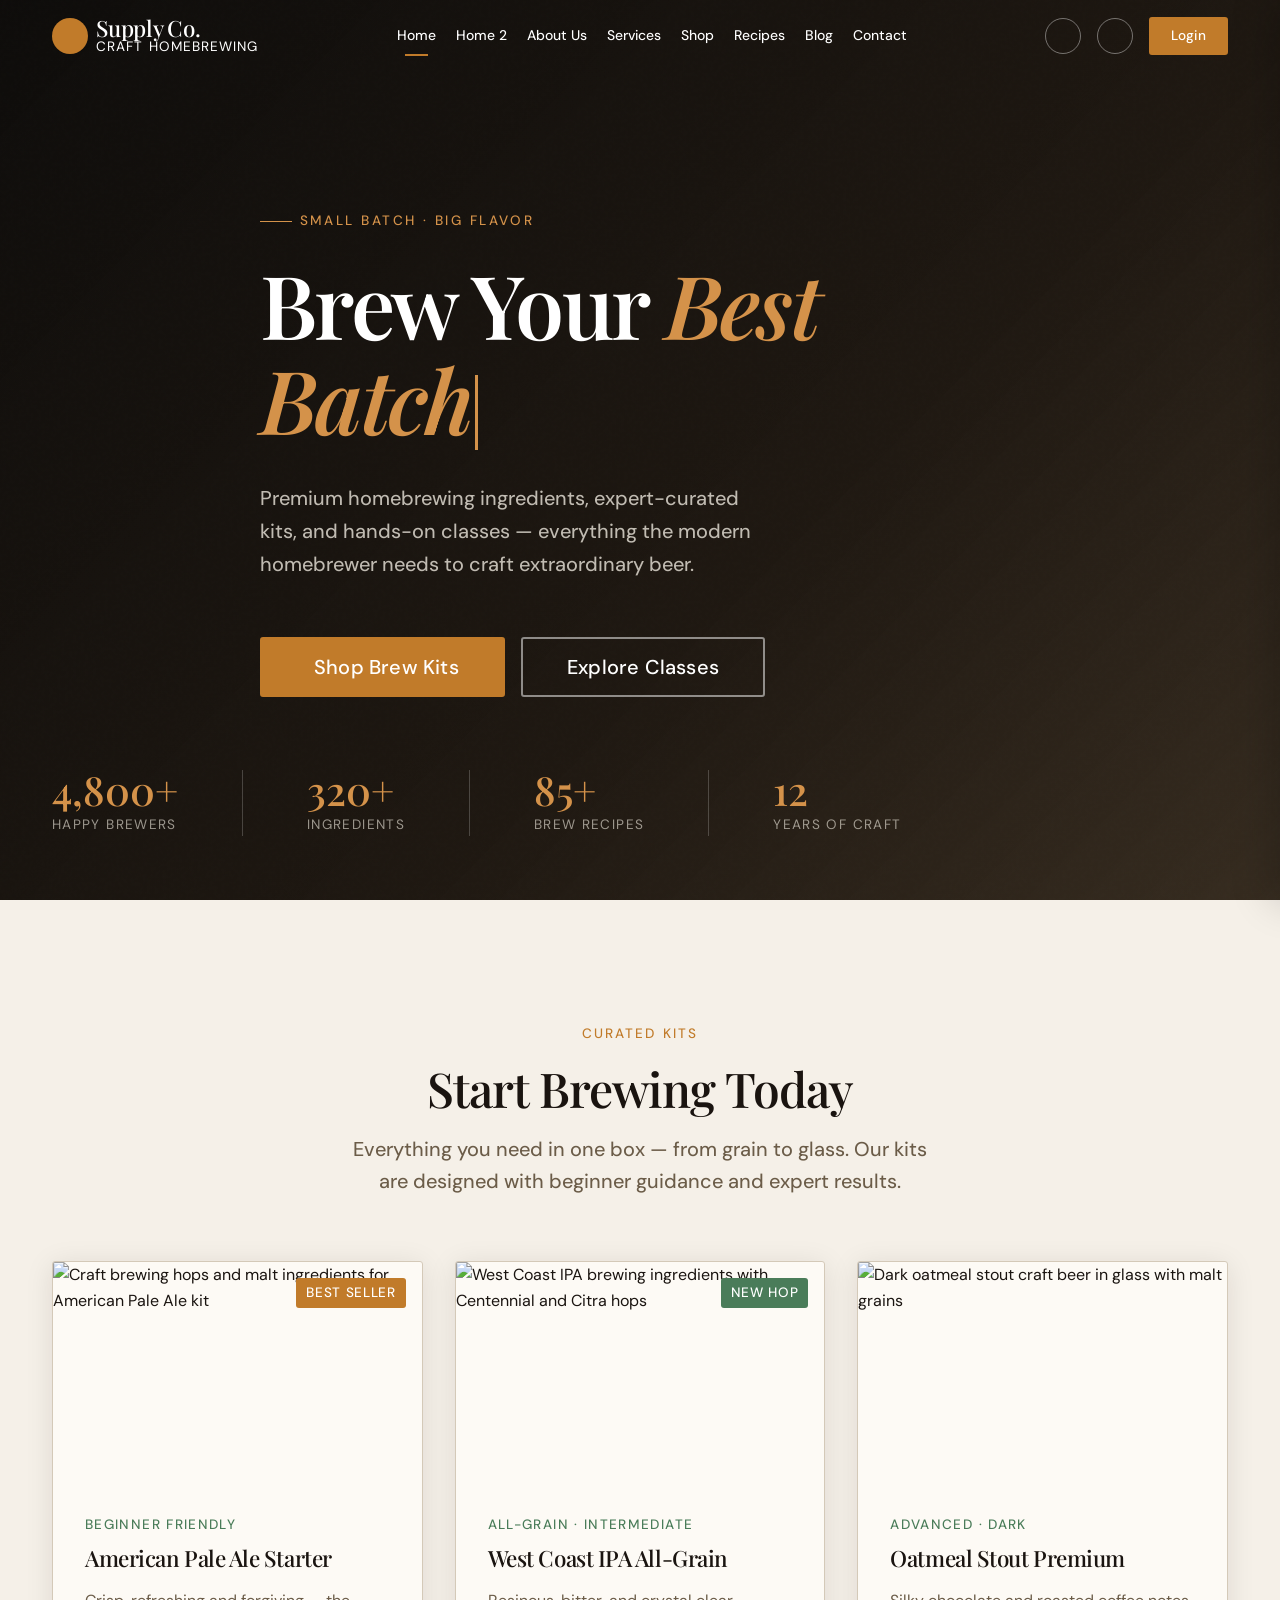
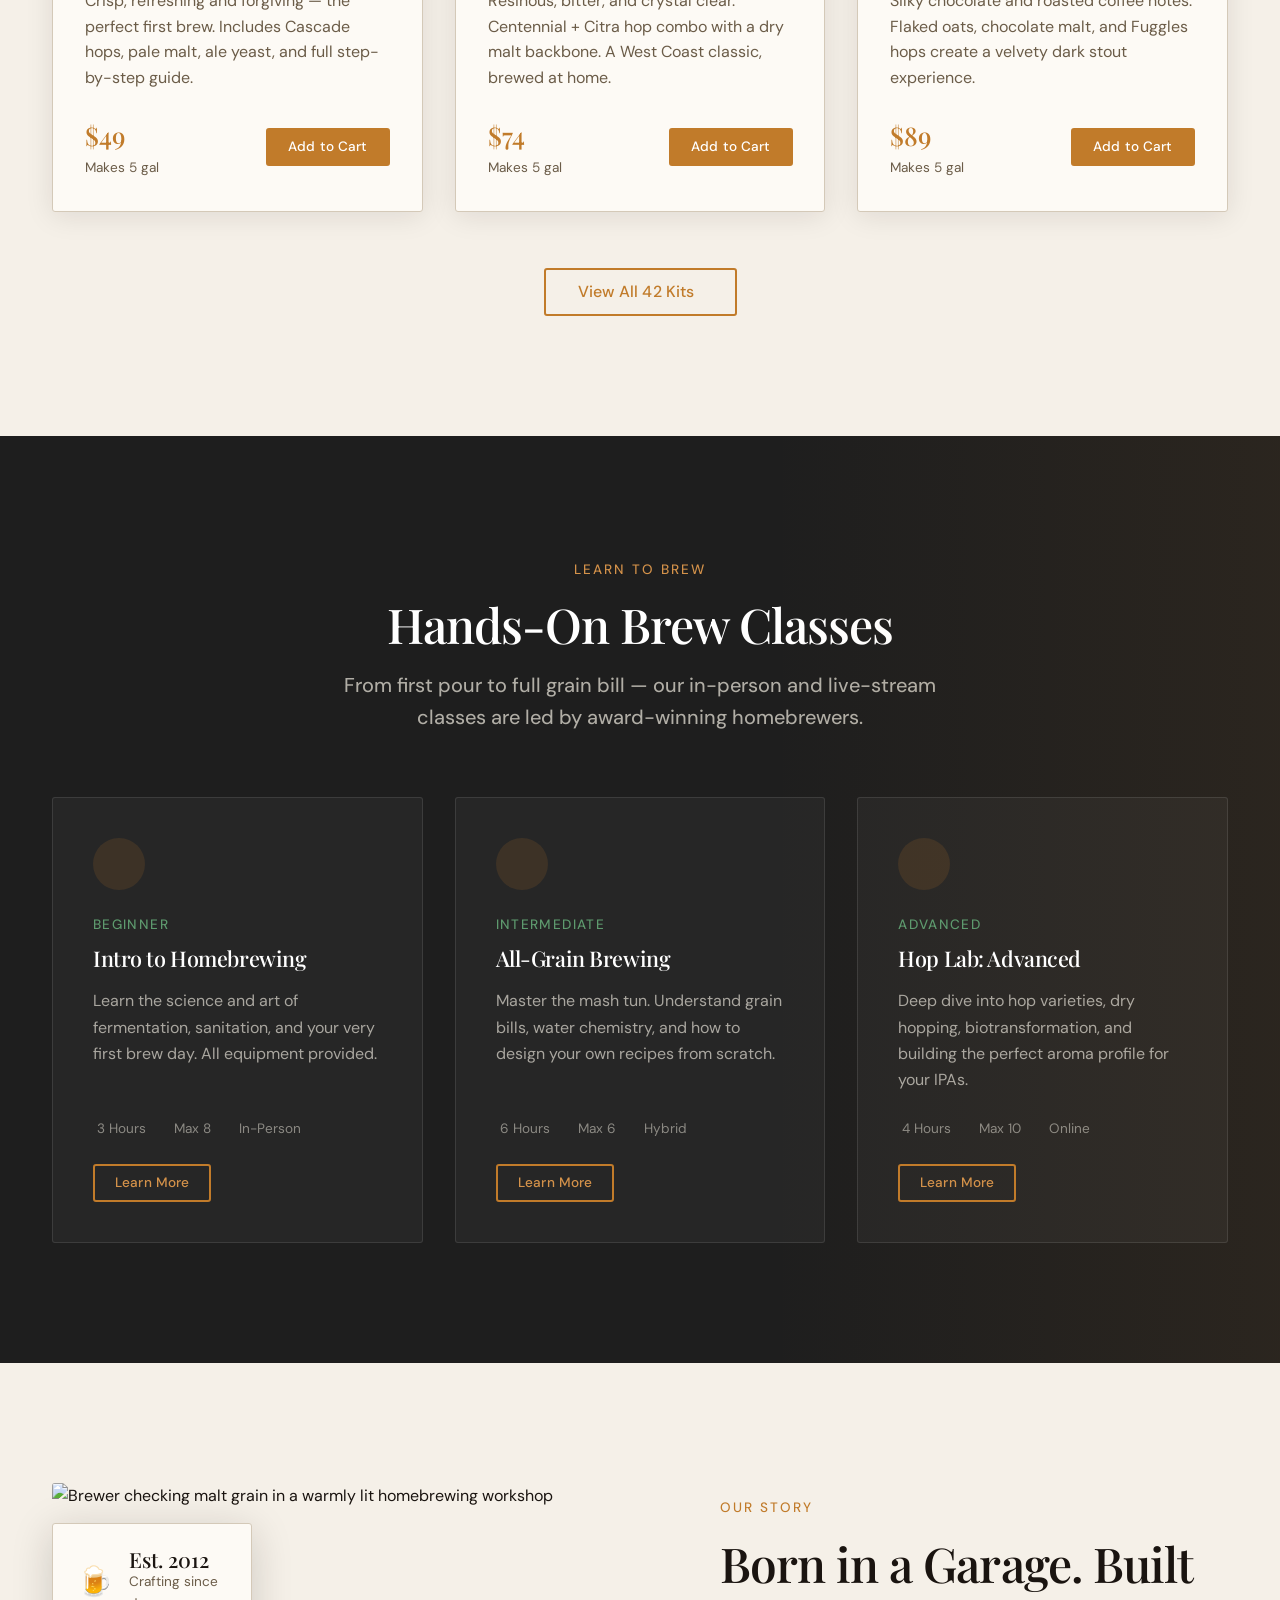
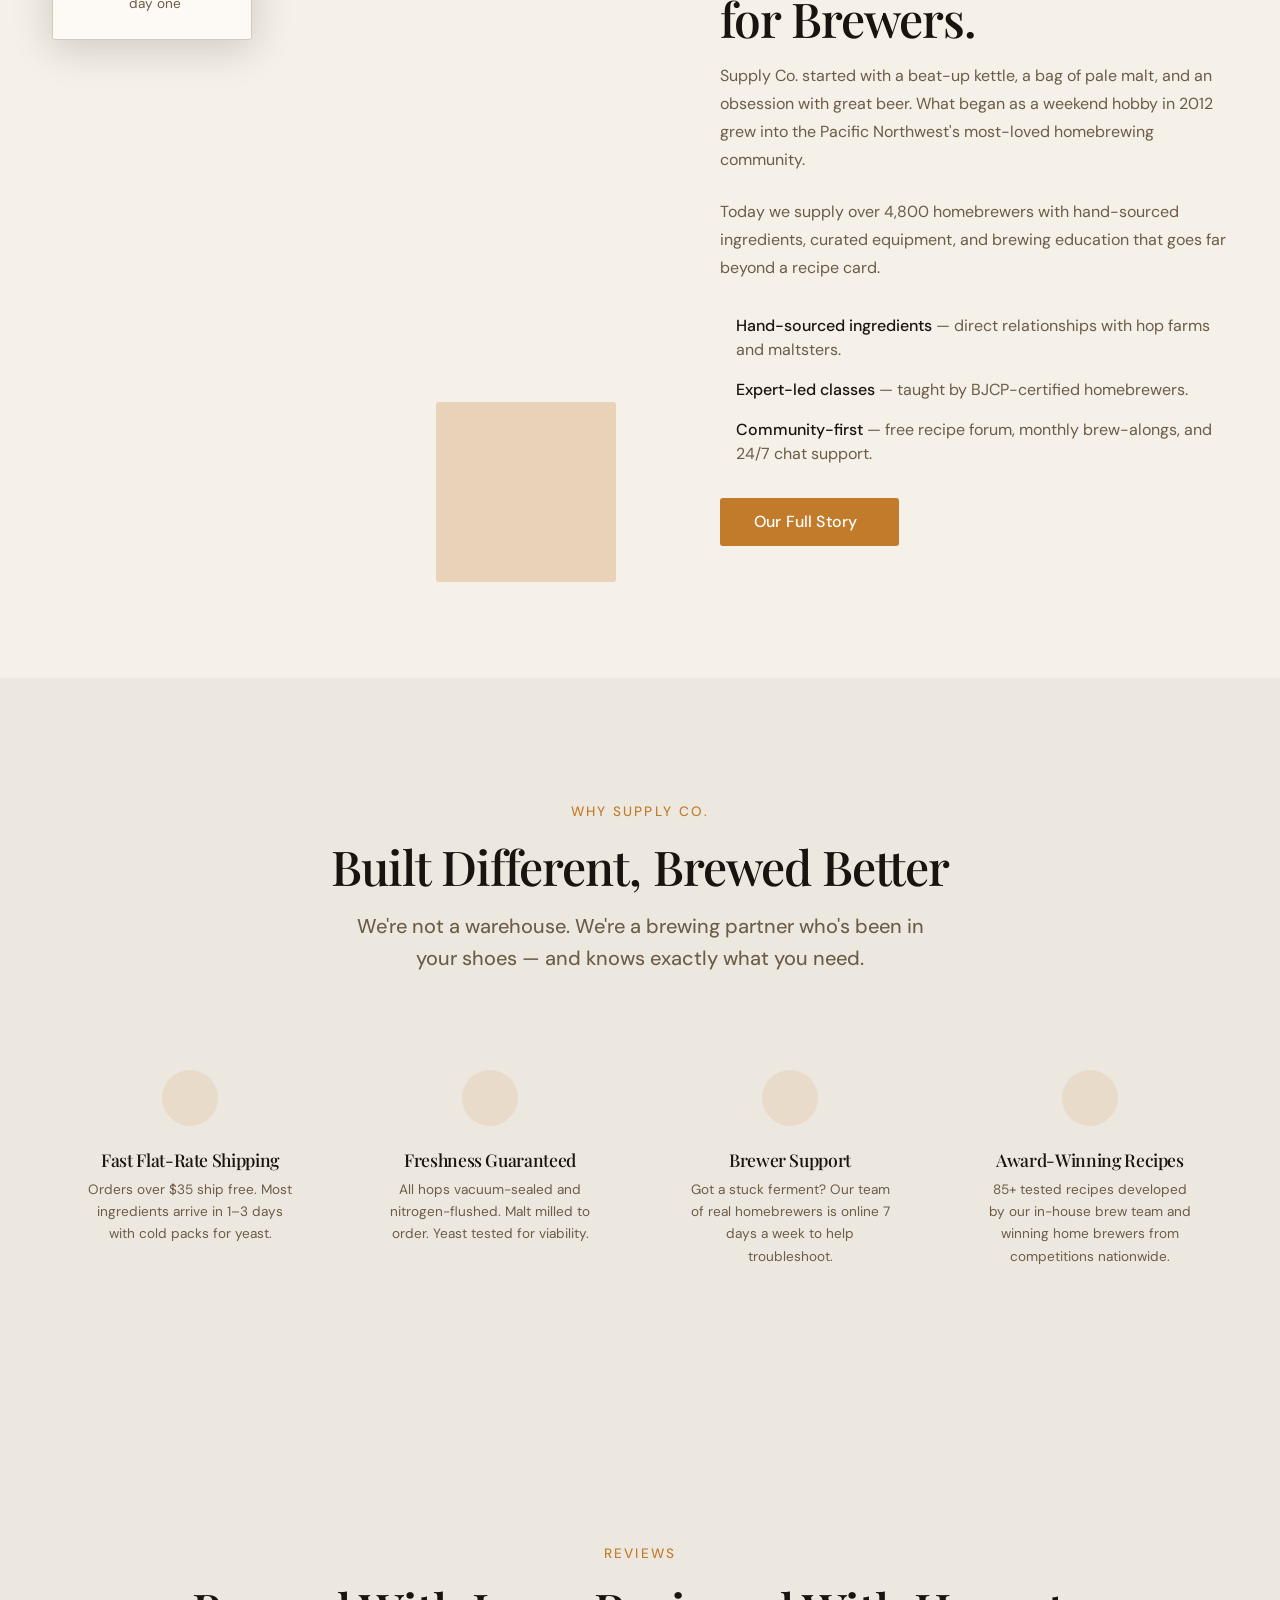
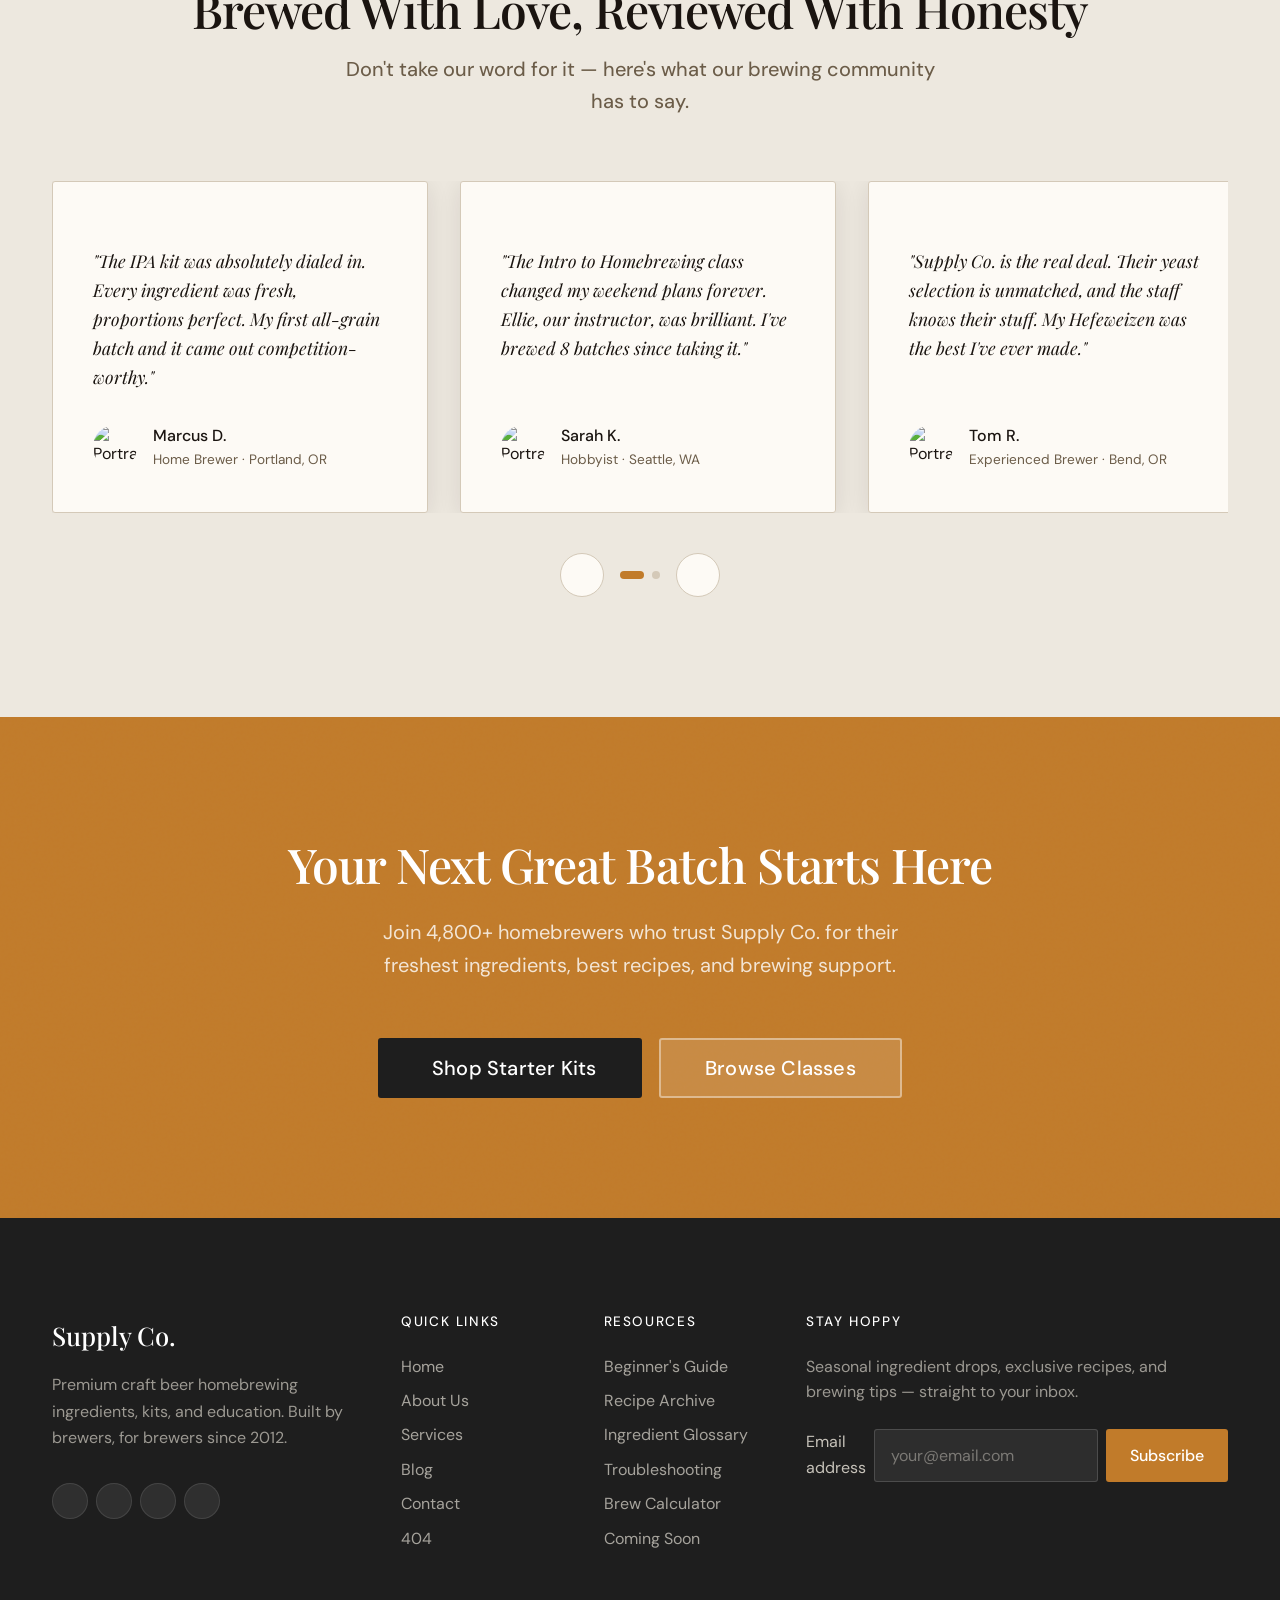
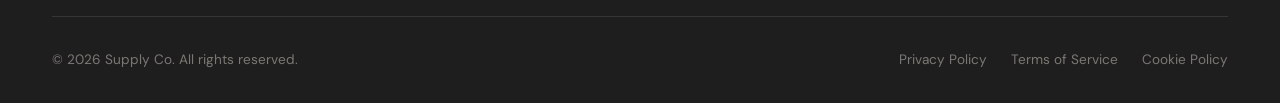
==== index.html @ c6929e7a "Initial commit: Supply Co. Craft Beer Homebrewing Website - 11 pages complete" ====
<!DOCTYPE html>
<html lang="en" data-theme="light">
<head>
  <meta charset="UTF-8" />
  <meta name="viewport" content="width=device-width, initial-scale=1.0" />
  <title>Supply Co. — Craft Beer Homebrewing Ingredients & Kits</title>
  <meta name="description" content="Supply Co. is your premium craft beer homebrewing shop. Discover brewing kits, rare ingredients, equipment, and hands-on brew classes for beginners and experts." />
  <link rel="canonical" href="https://supplyco.brew/" />
  <link rel="stylesheet" href="assets/css/style.css" />
  <script type="application/ld+json">
  {
    "@context": "https://schema.org",
    "@type": "Store",
    "name": "Supply Co.",
    "description": "Premium craft beer homebrewing ingredients, kits, and classes.",
    "url": "https://supplyco.brew/",
    "image": "https://images.unsplash.com/photo-1558618666-fcd25c85cd64",
    "priceRange": "$$",
    "@id": "https://supplyco.brew/"
  }
  </script>
</head>
<body>

  <!-- ═══════════════════════════════════════
       NAVBAR
  ═══════════════════════════════════════ -->
  <header class="navbar navbar--hero" id="navbar" role="banner">
    <div class="container navbar__inner">

      <!-- Logo -->
      <a href="index.html" class="navbar__logo" aria-label="Supply Co. Home">
        <div class="navbar__logo-mark" aria-hidden="true">
          <i class="ph ph-beer-bottle"></i>
        </div>
        <div class="navbar__logo-text">
          Supply Co.
          <span>Craft Homebrewing</span>
        </div>
      </a>

      <!-- Desktop Nav -->
      <nav class="navbar__nav" aria-label="Main Navigation">
        <a href="index.html"    class="navbar__link active">Home</a>
        <a href="home2.html"    class="navbar__link">Home 2</a>
        <a href="about.html"    class="navbar__link">About Us</a>
        <a href="services.html" class="navbar__link">Services</a>
        <a href="#kits"         class="navbar__link">Shop</a>
        <a href="#recipes"      class="navbar__link">Recipes</a>
        <a href="blog.html"     class="navbar__link">Blog</a>
        <a href="contact.html"  class="navbar__link">Contact</a>
      </nav>

      <!-- Actions -->
      <div class="navbar__actions">
        <!-- Theme Toggle (desktop only) -->
        <button class="theme-toggle" data-theme-toggle aria-label="Toggle dark/light mode" data-theme-icon>
          <i class="ph ph-sun icon-sun" style="display:none"></i>
          <i class="ph ph-moon icon-moon"></i>
        </button>
        <!-- RTL Toggle -->
        <button class="rtl-toggle" data-rtl-toggle aria-label="Toggle RTL layout">
          <i class="ph ph-arrows-left-right"></i>
        </button>
        <!-- Login -->
        <a href="login.html" class="btn btn--primary btn--sm" id="nav-login-btn">Login</a>
        <!-- Hamburger -->
        <button class="hamburger" id="hamburger" aria-label="Open menu" aria-expanded="false" aria-controls="drawer">
          <span class="hamburger__line"></span>
          <span class="hamburger__line"></span>
          <span class="hamburger__line"></span>
        </button>
      </div>

    </div>
  </header>

  <!-- Drawer Overlay -->
  <div class="drawer-overlay" id="drawer-overlay" aria-hidden="true"></div>

  <!-- Slide Drawer -->
  <aside class="drawer" id="drawer" role="dialog" aria-modal="true" aria-label="Navigation Menu">
    <div class="drawer__header">
      <span class="drawer__logo">Supply Co.</span>
      <button class="drawer__close" id="drawer-close" aria-label="Close menu">
        <i class="ph ph-x"></i>
      </button>
    </div>
    <nav class="drawer__nav" aria-label="Mobile Navigation">
      <a href="index.html"    class="drawer__link active"><i class="ph ph-house"></i> Home</a>
      <a href="home2.html"    class="drawer__link"><i class="ph ph-house-line"></i> Home 2</a>
      <a href="about.html"    class="drawer__link"><i class="ph ph-info"></i> About Us</a>
      <a href="services.html" class="drawer__link"><i class="ph ph-wrench"></i> Services</a>
      <a href="#kits"         class="drawer__link"><i class="ph ph-shopping-bag"></i> Shop</a>
      <a href="#recipes"      class="drawer__link"><i class="ph ph-book-open"></i> Recipes</a>
      <a href="blog.html"     class="drawer__link"><i class="ph ph-newspaper"></i> Blog</a>
      <a href="contact.html"  class="drawer__link"><i class="ph ph-envelope"></i> Contact</a>
    </nav>
    <div class="drawer__footer">
      <button class="theme-toggle" data-theme-toggle aria-label="Toggle dark mode" data-theme-icon>
        <i class="ph ph-sun icon-sun" style="display:none"></i>
        <i class="ph ph-moon icon-moon"></i>
      </button>
      <button class="rtl-toggle" data-rtl-toggle aria-label="Toggle RTL">
        <i class="ph ph-arrows-left-right"></i>
      </button>
      <a href="login.html" class="btn btn--primary" style="flex:1;justify-content:center">Login</a>
    </div>
  </aside>

  <main id="main-content">

    <!-- ═══════════════════════════════════════
         HERO — Parallax + Typewriter
    ═══════════════════════════════════════ -->
    <section class="hero" aria-label="Hero">
      <div class="hero__bg" id="hero-bg" aria-hidden="true"></div>
      <div class="hero__overlay" aria-hidden="true"></div>
      <div class="hero__grain" aria-hidden="true"></div>

      <div class="container">
        <div class="hero__content">
          <div class="hero__eyebrow">
            <span class="hero__eyebrow-line" aria-hidden="true"></span>
            Small Batch · Big Flavor
          </div>

          <h1 class="hero__title">
            Brew Your <em data-typewriter
              data-words='["Best Batch","Next IPA","Perfect Stout","Own Story"]'>Best Batch</em>
          </h1>

          <p class="hero__subtitle">
            Premium homebrewing ingredients, expert-curated kits, and hands-on classes — everything the modern homebrewer needs to craft extraordinary beer.
          </p>

          <div class="hero__actions">
            <a href="#kits" class="btn btn--primary btn--lg" id="hero-shop-btn">
              <i class="ph ph-shopping-bag-open" aria-hidden="true"></i>
              Shop Brew Kits
            </a>
            <a href="services.html" class="btn btn--secondary btn--lg" id="hero-classes-btn" style="color:#fff;border-color:rgba(255,255,255,0.5);">
              Explore Classes
            </a>
          </div>
        </div>
      </div>

      <!-- Stats bar at bottom of hero -->
      <div class="hero__stats">
        <div class="container">
          <div class="hero__stats-inner">
            <div>
              <div class="hero__stat-number" data-counter="4800" data-suffix="+">0+</div>
              <div class="hero__stat-label">Happy Brewers</div>
            </div>
            <div class="hero__stat-divider" aria-hidden="true"></div>
            <div>
              <div class="hero__stat-number" data-counter="320" data-suffix="+">0+</div>
              <div class="hero__stat-label">Ingredients</div>
            </div>
            <div class="hero__stat-divider" aria-hidden="true"></div>
            <div>
              <div class="hero__stat-number" data-counter="85" data-suffix="+">0+</div>
              <div class="hero__stat-label">Brew Recipes</div>
            </div>
            <div class="hero__stat-divider" aria-hidden="true"></div>
            <div>
              <div class="hero__stat-number" data-counter="12">0</div>
              <div class="hero__stat-label">Years of Craft</div>
            </div>
          </div>
        </div>
      </div>
    </section>

    <!-- ═══════════════════════════════════════
         FEATURED BREW KITS
    ═══════════════════════════════════════ -->
    <section class="kits section" id="kits" aria-labelledby="kits-title">
      <div class="container">
        <header class="section-header">
          <span class="section-eyebrow">Curated Kits</span>
          <h2 class="section-title" id="kits-title">Start Brewing Today</h2>
          <p class="section-subtitle">Everything you need in one box — from grain to glass. Our kits are designed with beginner guidance and expert results.</p>
        </header>

        <div class="kits__grid" id="kits-grid">

          <!-- Kit 1 -->
          <article class="kit-card reveal" aria-label="American Pale Ale Starter Kit">
            <div class="kit-card__img-wrap">
              <img src="https://images.unsplash.com/photo-1608270586620-248524c67de9?w=700&q=80&auto=format&fit=crop"
                   alt="Craft brewing hops and malt ingredients for American Pale Ale kit"
                   class="kit-card__img" loading="lazy" width="700" height="440" />
              <span class="kit-card__badge">Best Seller</span>
            </div>
            <div class="kit-card__body">
              <span class="kit-card__category">Beginner Friendly</span>
              <h3 class="kit-card__name">American Pale Ale Starter</h3>
              <p class="kit-card__desc">Crisp, refreshing and forgiving — the perfect first brew. Includes Cascade hops, pale malt, ale yeast, and full step-by-step guide.</p>
              <div class="kit-card__footer">
                <div class="kit-card__price">
                  $49<span class="kit-card__price-sub">Makes 5 gal</span>
                </div>
                <a href="#" class="btn btn--primary btn--sm" aria-label="Add American Pale Ale Starter Kit to cart">Add to Cart</a>
              </div>
            </div>
          </article>

          <!-- Kit 2 -->
          <article class="kit-card reveal reveal-delay-1" aria-label="West Coast IPA All-Grain Kit">
            <div class="kit-card__img-wrap">
              <img src="https://images.unsplash.com/photo-1571613316887-6f8d5cbf7ef7?w=700&q=80&auto=format&fit=crop"
                   alt="West Coast IPA brewing ingredients with Centennial and Citra hops"
                   class="kit-card__img" loading="lazy" width="700" height="440" />
              <span class="kit-card__badge" style="background:var(--color-accent)">New Hop</span>
            </div>
            <div class="kit-card__body">
              <span class="kit-card__category">All-Grain · Intermediate</span>
              <h3 class="kit-card__name">West Coast IPA All-Grain</h3>
              <p class="kit-card__desc">Resinous, bitter, and crystal clear. Centennial + Citra hop combo with a dry malt backbone. A West Coast classic, brewed at home.</p>
              <div class="kit-card__footer">
                <div class="kit-card__price">
                  $74<span class="kit-card__price-sub">Makes 5 gal</span>
                </div>
                <a href="#" class="btn btn--primary btn--sm" aria-label="Add West Coast IPA Kit to cart">Add to Cart</a>
              </div>
            </div>
          </article>

          <!-- Kit 3 -->
          <article class="kit-card reveal reveal-delay-2" aria-label="Oatmeal Stout Premium Kit">
            <div class="kit-card__img-wrap">
              <img src="https://images.unsplash.com/photo-1546054454-aa26e2b734c7?w=700&q=80&auto=format&fit=crop"
                   alt="Dark oatmeal stout craft beer in glass with malt grains"
                   class="kit-card__img" loading="lazy" width="700" height="440" />
            </div>
            <div class="kit-card__body">
              <span class="kit-card__category">Advanced · Dark</span>
              <h3 class="kit-card__name">Oatmeal Stout Premium</h3>
              <p class="kit-card__desc">Silky chocolate and roasted coffee notes. Flaked oats, chocolate malt, and Fuggles hops create a velvety dark stout experience.</p>
              <div class="kit-card__footer">
                <div class="kit-card__price">
                  $89<span class="kit-card__price-sub">Makes 5 gal</span>
                </div>
                <a href="#" class="btn btn--primary btn--sm" aria-label="Add Oatmeal Stout Kit to cart">Add to Cart</a>
              </div>
            </div>
          </article>

        </div>

        <div style="text-align:center;margin-block-start:var(--space-7)">
          <a href="#" class="btn btn--secondary" id="view-all-kits-btn">
            View All 42 Kits <i class="ph ph-arrow-right" aria-hidden="true"></i>
          </a>
        </div>
      </div>
    </section>

    <!-- ═══════════════════════════════════════
         BREW CLASSES
    ═══════════════════════════════════════ -->
    <section class="brew-classes section" id="classes" aria-labelledby="classes-title">
      <div class="container">
        <header class="section-header">
          <span class="section-eyebrow">Learn to Brew</span>
          <h2 class="section-title" id="classes-title">Hands-On Brew Classes</h2>
          <p class="section-subtitle" style="color:rgba(240,235,224,0.7)">From first pour to full grain bill — our in-person and live-stream classes are led by award-winning homebrewers.</p>
        </header>

        <div class="brew-classes__grid">

          <article class="class-card reveal" aria-label="Introduction to Homebrewing class">
            <div class="class-card__icon" aria-hidden="true"><i class="ph ph-graduation-cap"></i></div>
            <span class="class-card__level">Beginner</span>
            <h3 class="class-card__title">Intro to Homebrewing</h3>
            <p class="class-card__desc">Learn the science and art of fermentation, sanitation, and your very first brew day. All equipment provided.</p>
            <div class="class-card__meta">
              <span class="class-card__meta-item"><i class="ph ph-clock" aria-hidden="true"></i> 3 Hours</span>
              <span class="class-card__meta-item"><i class="ph ph-users" aria-hidden="true"></i> Max 8</span>
              <span class="class-card__meta-item"><i class="ph ph-map-pin" aria-hidden="true"></i> In-Person</span>
            </div>
            <a href="services.html" class="btn btn--secondary btn--sm" style="color:var(--color-primary-light);border-color:var(--color-primary);" aria-label="Learn more about Intro to Homebrewing class">Learn More</a>
          </article>

          <article class="class-card reveal reveal-delay-1" aria-label="All-Grain Brewing Masterclass">
            <div class="class-card__icon" aria-hidden="true"><i class="ph ph-flask"></i></div>
            <span class="class-card__level">Intermediate</span>
            <h3 class="class-card__title">All-Grain Brewing</h3>
            <p class="class-card__desc">Master the mash tun. Understand grain bills, water chemistry, and how to design your own recipes from scratch.</p>
            <div class="class-card__meta">
              <span class="class-card__meta-item"><i class="ph ph-clock" aria-hidden="true"></i> 6 Hours</span>
              <span class="class-card__meta-item"><i class="ph ph-users" aria-hidden="true"></i> Max 6</span>
              <span class="class-card__meta-item"><i class="ph ph-video-camera" aria-hidden="true"></i> Hybrid</span>
            </div>
            <a href="services.html" class="btn btn--secondary btn--sm" style="color:var(--color-primary-light);border-color:var(--color-primary);" aria-label="Learn more about All-Grain Brewing class">Learn More</a>
          </article>

          <article class="class-card reveal reveal-delay-2" aria-label="Hop Lab Advanced class">
            <div class="class-card__icon" aria-hidden="true"><i class="ph ph-leaf"></i></div>
            <span class="class-card__level">Advanced</span>
            <h3 class="class-card__title">Hop Lab: Advanced</h3>
            <p class="class-card__desc">Deep dive into hop varieties, dry hopping, biotransformation, and building the perfect aroma profile for your IPAs.</p>
            <div class="class-card__meta">
              <span class="class-card__meta-item"><i class="ph ph-clock" aria-hidden="true"></i> 4 Hours</span>
              <span class="class-card__meta-item"><i class="ph ph-users" aria-hidden="true"></i> Max 10</span>
              <span class="class-card__meta-item"><i class="ph ph-video-camera" aria-hidden="true"></i> Online</span>
            </div>
            <a href="services.html" class="btn btn--secondary btn--sm" style="color:var(--color-primary-light);border-color:var(--color-primary);" aria-label="Learn more about Hop Lab class">Learn More</a>
          </article>

        </div>
      </div>
    </section>

    <!-- ═══════════════════════════════════════
         ABOUT TEASER
    ═══════════════════════════════════════ -->
    <section class="about-teaser section" id="about" aria-labelledby="about-teaser-title">
      <div class="container">
        <div class="about-teaser__grid">
          <!-- Image side -->
          <div class="about-teaser__img-wrap reveal">
            <img src="https://images.unsplash.com/photo-1566633806827-5af151ef1f91?w=900&q=80&auto=format&fit=crop"
                 alt="Brewer checking malt grain in a warmly lit homebrewing workshop"
                 class="about-teaser__img" loading="lazy" width="900" height="1125" />
            <div class="about-teaser__img-accent" aria-hidden="true"></div>
            <!-- Floating badge -->
            <div class="about-teaser__badge" style="inset-block-start:var(--space-6);inset-inline-end:-var(--space-5)">
              <span class="about-teaser__badge-icon" aria-hidden="true">🍺</span>
              <div>
                <div class="about-teaser__badge-text">Est. 2012</div>
                <div class="about-teaser__badge-sub">Crafting since day one</div>
              </div>
            </div>
          </div>
          <!-- Content side -->
          <div class="about-teaser__content reveal reveal-delay-1">
            <span class="section-eyebrow">Our Story</span>
            <h2 class="section-title" id="about-teaser-title" style="text-align:start">Born in a Garage. Built for Brewers.</h2>
            <p class="about-teaser__text">Supply Co. started with a beat-up kettle, a bag of pale malt, and an obsession with great beer. What began as a weekend hobby in 2012 grew into the Pacific Northwest's most-loved homebrewing community.</p>
            <p class="about-teaser__text">Today we supply over 4,800 homebrewers with hand-sourced ingredients, curated equipment, and brewing education that goes far beyond a recipe card.</p>

            <div class="about-teaser__features">
              <div class="about-teaser__feature">
                <i class="ph ph-check-circle about-teaser__feature-icon" aria-hidden="true"></i>
                <span class="about-teaser__feature-text"><strong>Hand-sourced ingredients</strong> — direct relationships with hop farms and maltsters.</span>
              </div>
              <div class="about-teaser__feature">
                <i class="ph ph-check-circle about-teaser__feature-icon" aria-hidden="true"></i>
                <span class="about-teaser__feature-text"><strong>Expert-led classes</strong> — taught by BJCP-certified homebrewers.</span>
              </div>
              <div class="about-teaser__feature">
                <i class="ph ph-check-circle about-teaser__feature-icon" aria-hidden="true"></i>
                <span class="about-teaser__feature-text"><strong>Community-first</strong> — free recipe forum, monthly brew-alongs, and 24/7 chat support.</span>
              </div>
            </div>

            <a href="about.html" class="btn btn--primary" id="about-learn-more-btn">
              Our Full Story <i class="ph ph-arrow-right" aria-hidden="true"></i>
            </a>
          </div>
        </div>
      </div>
    </section>

    <!-- ═══════════════════════════════════════
         FEATURES / HIGHLIGHTS
    ═══════════════════════════════════════ -->
    <section class="section section--alt" id="features" aria-labelledby="features-title">
      <div class="container">
        <header class="section-header">
          <span class="section-eyebrow">Why Supply Co.</span>
          <h2 class="section-title" id="features-title">Built Different, Brewed Better</h2>
          <p class="section-subtitle">We're not a warehouse. We're a brewing partner who's been in your shoes — and knows exactly what you need.</p>
        </header>

        <div class="grid-4" style="margin-block-start:var(--space-6)">

          <div class="reveal" style="text-align:center;padding:var(--space-5)">
            <div style="width:56px;height:56px;border-radius:50%;background:rgba(193,123,42,0.12);display:flex;align-items:center;justify-content:center;margin:0 auto var(--space-4);color:var(--color-primary);font-size:1.5rem">
              <i class="ph ph-truck" aria-hidden="true"></i>
            </div>
            <h3 style="font-family:var(--font-heading);font-size:1.1rem;font-weight:var(--weight-h3);color:var(--color-text);margin-block-end:var(--space-2)">Fast Flat-Rate Shipping</h3>
            <p style="font-size:var(--size-caption);color:var(--color-text-muted);line-height:1.65">Orders over $35 ship free. Most ingredients arrive in 1–3 days with cold packs for yeast.</p>
          </div>

          <div class="reveal reveal-delay-1" style="text-align:center;padding:var(--space-5)">
            <div style="width:56px;height:56px;border-radius:50%;background:rgba(193,123,42,0.12);display:flex;align-items:center;justify-content:center;margin:0 auto var(--space-4);color:var(--color-primary);font-size:1.5rem">
              <i class="ph ph-leaf" aria-hidden="true"></i>
            </div>
            <h3 style="font-family:var(--font-heading);font-size:1.1rem;font-weight:var(--weight-h3);color:var(--color-text);margin-block-end:var(--space-2)">Freshness Guaranteed</h3>
            <p style="font-size:var(--size-caption);color:var(--color-text-muted);line-height:1.65">All hops vacuum-sealed and nitrogen-flushed. Malt milled to order. Yeast tested for viability.</p>
          </div>

          <div class="reveal reveal-delay-2" style="text-align:center;padding:var(--space-5)">
            <div style="width:56px;height:56px;border-radius:50%;background:rgba(193,123,42,0.12);display:flex;align-items:center;justify-content:center;margin:0 auto var(--space-4);color:var(--color-primary);font-size:1.5rem">
              <i class="ph ph-chats" aria-hidden="true"></i>
            </div>
            <h3 style="font-family:var(--font-heading);font-size:1.1rem;font-weight:var(--weight-h3);color:var(--color-text);margin-block-end:var(--space-2)">Brewer Support</h3>
            <p style="font-size:var(--size-caption);color:var(--color-text-muted);line-height:1.65">Got a stuck ferment? Our team of real homebrewers is online 7 days a week to help troubleshoot.</p>
          </div>

          <div class="reveal reveal-delay-3" style="text-align:center;padding:var(--space-5)">
            <div style="width:56px;height:56px;border-radius:50%;background:rgba(193,123,42,0.12);display:flex;align-items:center;justify-content:center;margin:0 auto var(--space-4);color:var(--color-primary);font-size:1.5rem">
              <i class="ph ph-medal" aria-hidden="true"></i>
            </div>
            <h3 style="font-family:var(--font-heading);font-size:1.1rem;font-weight:var(--weight-h3);color:var(--color-text);margin-block-end:var(--space-2)">Award-Winning Recipes</h3>
            <p style="font-size:var(--size-caption);color:var(--color-text-muted);line-height:1.65">85+ tested recipes developed by our in-house brew team and winning home brewers from competitions nationwide.</p>
          </div>

        </div>
      </div>
    </section>

    <!-- ═══════════════════════════════════════
         TESTIMONIALS
    ═══════════════════════════════════════ -->
    <section class="testimonials section" id="testimonials" aria-labelledby="testimonials-title">
      <div class="container">
        <header class="section-header">
          <span class="section-eyebrow">Reviews</span>
          <h2 class="section-title" id="testimonials-title">Brewed With Love, Reviewed With Honesty</h2>
          <p class="section-subtitle">Don't take our word for it — here's what our brewing community has to say.</p>
        </header>

        <div class="testimonials__carousel" aria-live="polite" aria-label="Customer testimonials">
          <div class="testimonials__track" id="testimonials-track">

            <article class="testimonial-card" aria-label="Testimonial from Marcus D.">
              <div class="testimonial-card__stars" aria-label="5 stars">
                <i class="ph-fill ph-star" aria-hidden="true"></i><i class="ph-fill ph-star" aria-hidden="true"></i><i class="ph-fill ph-star" aria-hidden="true"></i><i class="ph-fill ph-star" aria-hidden="true"></i><i class="ph-fill ph-star" aria-hidden="true"></i>
              </div>
              <blockquote class="testimonial-card__quote">"The IPA kit was absolutely dialed in. Every ingredient was fresh, proportions perfect. My first all-grain batch and it came out competition-worthy."</blockquote>
              <div class="testimonial-card__author">
                <img src="https://images.unsplash.com/photo-1507003211169-0a1dd7228f2d?w=100&q=80&auto=format&fit=crop&facepad=3" alt="Portrait of Marcus D." class="testimonial-card__avatar" width="44" height="44" loading="lazy" />
                <div>
                  <div class="testimonial-card__name">Marcus D.</div>
                  <div class="testimonial-card__role">Home Brewer · Portland, OR</div>
                </div>
              </div>
            </article>

            <article class="testimonial-card" aria-label="Testimonial from Sarah K.">
              <div class="testimonial-card__stars" aria-label="5 stars">
                <i class="ph-fill ph-star" aria-hidden="true"></i><i class="ph-fill ph-star" aria-hidden="true"></i><i class="ph-fill ph-star" aria-hidden="true"></i><i class="ph-fill ph-star" aria-hidden="true"></i><i class="ph-fill ph-star" aria-hidden="true"></i>
              </div>
              <blockquote class="testimonial-card__quote">"The Intro to Homebrewing class changed my weekend plans forever. Ellie, our instructor, was brilliant. I've brewed 8 batches since taking it."</blockquote>
              <div class="testimonial-card__author">
                <img src="https://images.unsplash.com/photo-1494790108377-be9c29b29330?w=100&q=80&auto=format&fit=crop&facepad=3" alt="Portrait of Sarah K." class="testimonial-card__avatar" width="44" height="44" loading="lazy" />
                <div>
                  <div class="testimonial-card__name">Sarah K.</div>
                  <div class="testimonial-card__role">Hobbyist · Seattle, WA</div>
                </div>
              </div>
            </article>

            <article class="testimonial-card" aria-label="Testimonial from Tom R.">
              <div class="testimonial-card__stars" aria-label="5 stars">
                <i class="ph-fill ph-star" aria-hidden="true"></i><i class="ph-fill ph-star" aria-hidden="true"></i><i class="ph-fill ph-star" aria-hidden="true"></i><i class="ph-fill ph-star" aria-hidden="true"></i><i class="ph-fill ph-star" aria-hidden="true"></i>
              </div>
              <blockquote class="testimonial-card__quote">"Supply Co. is the real deal. Their yeast selection is unmatched, and the staff knows their stuff. My Hefeweizen was the best I've ever made."</blockquote>
              <div class="testimonial-card__author">
                <img src="https://images.unsplash.com/photo-1500648767791-00dcc994a43e?w=100&q=80&auto=format&fit=crop&facepad=3" alt="Portrait of Tom R." class="testimonial-card__avatar" width="44" height="44" loading="lazy" />
                <div>
                  <div class="testimonial-card__name">Tom R.</div>
                  <div class="testimonial-card__role">Experienced Brewer · Bend, OR</div>
                </div>
              </div>
            </article>

            <article class="testimonial-card" aria-label="Testimonial from Priya M.">
              <div class="testimonial-card__stars" aria-label="4 stars">
                <i class="ph-fill ph-star" aria-hidden="true"></i><i class="ph-fill ph-star" aria-hidden="true"></i><i class="ph-fill ph-star" aria-hidden="true"></i><i class="ph-fill ph-star" aria-hidden="true"></i><i class="ph ph-star" aria-hidden="true"></i>
              </div>
              <blockquote class="testimonial-card__quote">"I was nervous to start homebrewing alone, but Supply Co.'s beginner kit plus their community forum made it genuinely fun. Highly recommend to anyone curious!"</blockquote>
              <div class="testimonial-card__author">
                <img src="https://images.unsplash.com/photo-1438761681033-6461ffad8d80?w=100&q=80&auto=format&fit=crop&facepad=3" alt="Portrait of Priya M." class="testimonial-card__avatar" width="44" height="44" loading="lazy" />
                <div>
                  <div class="testimonial-card__name">Priya M.</div>
                  <div class="testimonial-card__role">First-time Brewer · Vancouver, BC</div>
                </div>
              </div>
            </article>

            <article class="testimonial-card" aria-label="Testimonial from Jake F.">
              <div class="testimonial-card__stars" aria-label="5 stars">
                <i class="ph-fill ph-star" aria-hidden="true"></i><i class="ph-fill ph-star" aria-hidden="true"></i><i class="ph-fill ph-star" aria-hidden="true"></i><i class="ph-fill ph-star" aria-hidden="true"></i><i class="ph-fill ph-star" aria-hidden="true"></i>
              </div>
              <blockquote class="testimonial-card__quote">"Fast shipping, excellent fresh hops, and the Oatmeal Stout kit is legitimately one of the best brewing kits money can buy. Will be back every season."</blockquote>
              <div class="testimonial-card__author">
                <img src="https://images.unsplash.com/photo-1472099645785-5658abf4ff4e?w=100&q=80&auto=format&fit=crop&facepad=3" alt="Portrait of Jake F." class="testimonial-card__avatar" width="44" height="44" loading="lazy" />
                <div>
                  <div class="testimonial-card__name">Jake F.</div>
                  <div class="testimonial-card__role">Craft Brewer · Denver, CO</div>
                </div>
              </div>
            </article>

          </div>
        </div>

        <div class="testimonials__controls" aria-label="Carousel controls">
          <button class="testimonials__btn testimonials__btn--prev" aria-label="Previous testimonials">
            <i class="ph ph-arrow-left" aria-hidden="true"></i>
          </button>
          <div class="testimonials__dots" role="tablist" aria-label="Testimonial page">
            <button class="testimonials__dot active" role="tab" aria-selected="true" aria-label="Page 1"></button>
            <button class="testimonials__dot" role="tab" aria-selected="false" aria-label="Page 2"></button>
          </div>
          <button class="testimonials__btn testimonials__btn--next" aria-label="Next testimonials">
            <i class="ph ph-arrow-right" aria-hidden="true"></i>
          </button>
        </div>
      </div>
    </section>

    <!-- ═══════════════════════════════════════
         FULL-WIDTH CTA
    ═══════════════════════════════════════ -->
    <section class="home-cta" id="cta" aria-labelledby="cta-title">
      <div class="container">
        <div class="home-cta__inner">
          <h2 class="home-cta__title" id="cta-title">Your Next Great Batch Starts Here</h2>
          <p class="home-cta__subtitle">Join 4,800+ homebrewers who trust Supply Co. for their freshest ingredients, best recipes, and brewing support.</p>
          <div class="home-cta__actions">
            <a href="#kits" class="btn btn--dark btn--lg" id="cta-shop-btn">
              <i class="ph ph-shopping-bag-open" aria-hidden="true"></i>
              Shop Starter Kits
            </a>
            <a href="services.html" class="btn btn--lg" style="background:rgba(255,255,255,0.12);color:#fff;border:2px solid rgba(255,255,255,0.4);" id="cta-classes-btn">
              Browse Classes
            </a>
          </div>
        </div>
      </div>
    </section>

  </main>

  <!-- ═══════════════════════════════════════
       FOOTER
  ═══════════════════════════════════════ -->
  <footer class="footer" role="contentinfo" aria-label="Site Footer">
    <div class="container">
      <div class="footer__grid">

        <!-- Brand -->
        <div class="footer__brand">
          <div class="footer__brand-name">Supply Co.</div>
          <p class="footer__brand-desc">Premium craft beer homebrewing ingredients, kits, and education. Built by brewers, for brewers since 2012.</p>
          <div class="footer__socials" aria-label="Social Media Links">
            <a href="#" class="footer__social-link" aria-label="Instagram"><i class="ph ph-instagram-logo" aria-hidden="true"></i></a>
            <a href="#" class="footer__social-link" aria-label="Facebook"><i class="ph ph-facebook-logo" aria-hidden="true"></i></a>
            <a href="#" class="footer__social-link" aria-label="YouTube"><i class="ph ph-youtube-logo" aria-hidden="true"></i></a>
            <a href="#" class="footer__social-link" aria-label="Pinterest"><i class="ph ph-pinterest-logo" aria-hidden="true"></i></a>
          </div>
        </div>

        <!-- Quick Links -->
        <div>
          <h3 class="footer__heading">Quick Links</h3>
          <ul class="footer__links" role="list">
            <li><a href="index.html"    class="footer__link">Home</a></li>
            <li><a href="about.html"    class="footer__link">About Us</a></li>
            <li><a href="services.html" class="footer__link">Services</a></li>
            <li><a href="blog.html"     class="footer__link">Blog</a></li>
            <li><a href="contact.html"  class="footer__link">Contact</a></li>
            <li><a href="404.html"      class="footer__link">404</a></li>
          </ul>
        </div>

        <!-- Resources -->
        <div>
          <h3 class="footer__heading">Resources</h3>
          <ul class="footer__links" role="list">
            <li><a href="#" class="footer__link">Beginner's Guide</a></li>
            <li><a href="#" class="footer__link">Recipe Archive</a></li>
            <li><a href="#" class="footer__link">Ingredient Glossary</a></li>
            <li><a href="#" class="footer__link">Troubleshooting</a></li>
            <li><a href="#" class="footer__link">Brew Calculator</a></li>
            <li><a href="coming-soon.html" class="footer__link">Coming Soon</a></li>
          </ul>
        </div>

        <!-- Newsletter -->
        <div>
          <h3 class="footer__heading">Stay Hoppy</h3>
          <p class="footer__newsletter-text">Seasonal ingredient drops, exclusive recipes, and brewing tips — straight to your inbox.</p>
          <form class="footer__newsletter-form" data-newsletter-form aria-label="Newsletter signup">
            <label for="footer-email" class="sr-only">Email address</label>
            <input type="email" id="footer-email" name="email" class="footer__newsletter-input" placeholder="your@email.com" aria-label="Your email address" required />
            <button type="submit" class="footer__newsletter-btn" aria-label="Subscribe to newsletter">Subscribe</button>
          </form>
          <div data-newsletter-msg style="display:none;font-size:var(--size-caption);color:var(--color-primary-light);margin-block-start:var(--space-2)" aria-live="polite"></div>
        </div>

      </div>

      <!-- Footer Bottom -->
      <div class="footer__bottom">
        <span class="footer__copyright">© 2026 Supply Co. All rights reserved.</span>
        <div class="footer__legal" role="list">
          <a href="#" class="footer__legal-link" role="listitem">Privacy Policy</a>
          <a href="#" class="footer__legal-link" role="listitem">Terms of Service</a>
          <a href="#" class="footer__legal-link" role="listitem">Cookie Policy</a>
        </div>
      </div>
    </div>
  </footer>

  <!-- Phosphor Icons -->
  <script src="https://unpkg.com/@phosphor-icons/web@2.1.1/src/index.js" defer></script>
  <!-- Main JS -->
  <script src="assets/js/main.js" defer></script>

</body>
</html>
---- assets/css/style.css ----
/* ============================================================
   SUPPLY CO. — CRAFT BEER HOMEBREWING STORE
   Main Stylesheet — Industrial-Craft / Dark Editorial Aesthetic
   ============================================================ */

/* ── 1. Google Fonts ── */
@import url('https://fonts.googleapis.com/css2?family=Playfair+Display:ital,wght@0,400;0,500;1,400;1,500&family=DM+Sans:opsz,wght@9..40,300;9..40,400;9..40,450;9..40,500&display=swap');

/* ── 2. Design Tokens / CSS Variables ── */
:root {
  /* === COLOR PALETTE === */
  --color-primary:        #C17B2A;
  --color-primary-light:  #D4924A;
  --color-primary-dark:   #A3621A;
  --color-secondary:      #1E1E1E;
  --color-accent:         #4A7C59;
  --color-accent-light:   #5E9A6E;

  --color-bg:             #F5F0E8;
  --color-bg-alt:         #EDE8DF;
  --color-bg-card:        #FDFAF5;
  --color-text:           #1A1410;
  --color-text-muted:     #6B5C48;
  --color-border:         #D4C9B8;
  --color-overlay:        rgba(15, 14, 12, 0.72);
  --color-white:          #FFFFFF;

  /* === TYPOGRAPHY === */
  --font-heading: 'Playfair Display', Georgia, serif;
  --font-body:    'DM Sans', system-ui, sans-serif;

  /* Weights */
  --weight-h1:          580;
  --weight-h2:          540;
  --weight-h3:          520;
  --weight-h4:          500;
  --weight-body:        400;
  --weight-lead:        450;
  --weight-btn:         500;
  --weight-label:       470;
  --weight-caption:     400;
  --weight-bold-inline: 500;

  /* Sizes */
  --size-h1:      5rem;
  --size-h2:      3.5rem;
  --size-h3:      2.25rem;
  --size-h4:      1.75rem;
  --size-body:    1rem;
  --size-lead:    1.25rem;
  --size-btn:     1rem;
  --size-label:   0.95rem;
  --size-caption: 0.85rem;

  /* === SPACING (8px base) === */
  --space-1:  4px;
  --space-2:  8px;
  --space-3:  16px;
  --space-4:  24px;
  --space-5:  32px;
  --space-6:  40px;
  --space-7:  56px;
  --space-8:  64px;
  --space-9:  80px;
  --space-10: 96px;
  --space-11: 120px;

  /* === BORDER RADIUS === */
  --radius: 3px;

  /* === SHADOW === */
  --shadow: 0 4px 28px rgba(26, 20, 16, 0.10);
  --shadow-hover: 0 8px 40px rgba(26, 20, 16, 0.18);

  /* === TRANSITION === */
  --transition: 0.3s ease;
  --transition-slow: 0.6s ease;

  /* === NAVBAR === */
  --navbar-height: 72px;
}

/* ── Dark Mode Overrides ── */
[data-theme="dark"] {
  --color-bg:         #0F0E0C;
  --color-bg-alt:     #1A1815;
  --color-bg-card:    #1E1C18;
  --color-text:       #F0EBE0;
  --color-text-muted: #9C8C78;
  --color-border:     #2E2A24;
  --color-overlay:    rgba(10, 9, 8, 0.85);
  --shadow:           0 4px 28px rgba(0, 0, 0, 0.45);
  --shadow-hover:     0 8px 40px rgba(0, 0, 0, 0.6);
}

/* ── 3. CSS Reset & Base ── */
*, *::before, *::after {
  box-sizing: border-box;
  margin: 0;
  padding: 0;
}

html {
  scroll-behavior: smooth;
  font-size: 16px;
}

body {
  font-family: var(--font-body);
  font-size: var(--size-body);
  font-weight: var(--weight-body);
  line-height: 1.65;
  color: var(--color-text);
  background-color: var(--color-bg);
  transition: background-color var(--transition), color var(--transition);
  overflow-x: hidden;
}

img {
  max-width: 100%;
  height: auto;
  display: block;
}

a {
  color: inherit;
  text-decoration: none;
  transition: color var(--transition);
}

ul, ol {
  list-style: none;
}

button, input, select, textarea {
  font-family: var(--font-body);
  font-size: var(--size-body);
}

button {
  cursor: pointer;
  border: none;
  background: none;
}

/* ── 4. Typography ── */
h1, h2, h3, h4, h5, h6 {
  font-family: var(--font-heading);
  line-height: 1.15;
  letter-spacing: -0.02em;
}

h1 {
  font-size: var(--size-h1);
  font-weight: var(--weight-h1);
}

h2 {
  font-size: var(--size-h2);
  font-weight: var(--weight-h2);
}

h3 {
  font-size: var(--size-h3);
  font-weight: var(--weight-h3);
}

h4 {
  font-size: var(--size-h4);
  font-weight: var(--weight-h4);
}

p {
  font-weight: var(--weight-body);
  line-height: 1.65;
}

/* ── 5. Layout Utilities ── */
.container {
  max-width: 1240px;
  margin-inline: auto;
  padding-inline: var(--space-5);
}

.section {
  padding-block: var(--space-11);
}

.section--alt {
  background-color: var(--color-bg-alt);
}

.section-header {
  text-align: center;
  margin-block-end: var(--space-8);
}

.section-eyebrow {
  display: inline-block;
  font-family: var(--font-body);
  font-size: var(--size-caption);
  font-weight: var(--weight-label);
  letter-spacing: 0.15em;
  text-transform: uppercase;
  color: var(--color-primary);
  margin-block-end: var(--space-3);
}

.section-title {
  font-size: var(--size-h2);
  font-weight: var(--weight-h2);
  color: var(--color-text);
  margin-block-end: var(--space-3);
}

.section-subtitle {
  font-size: var(--size-lead);
  font-weight: var(--weight-lead);
  color: var(--color-text-muted);
  max-width: 600px;
  margin-inline: auto;
  text-align: center;
  line-height: 1.6;
}

/* Grid systems */
.grid-3 {
  display: grid;
  grid-template-columns: repeat(3, 1fr);
  gap: var(--space-5);
}

.grid-4 {
  display: grid;
  grid-template-columns: repeat(4, 1fr);
  gap: var(--space-4);
}

.grid-2 {
  display: grid;
  grid-template-columns: repeat(2, 1fr);
  gap: var(--space-6);
  align-items: center;
}

/* ── 6. BUTTONS ── */
.btn {
  display: inline-flex;
  align-items: center;
  gap: var(--space-2);
  padding: 14px 32px;
  font-family: var(--font-body);
  font-size: var(--size-btn);
  font-weight: var(--weight-btn);
  line-height: 1;
  border-radius: var(--radius);
  transition: all var(--transition);
  cursor: pointer;
  border: 2px solid transparent;
  letter-spacing: 0.01em;
  will-change: transform;
}

.btn:hover {
  transform: translateY(-2px);
}

.btn:active {
  transform: translateY(0);
}

.btn--primary {
  background-color: var(--color-primary);
  color: var(--color-white);
  border-color: var(--color-primary);
}

.btn--primary:hover {
  background-color: var(--color-primary-dark);
  border-color: var(--color-primary-dark);
  box-shadow: 0 8px 24px rgba(193, 123, 42, 0.35);
}

.btn--secondary {
  background-color: transparent;
  color: var(--color-primary);
  border-color: var(--color-primary);
}

.btn--secondary:hover {
  background-color: var(--color-primary);
  color: var(--color-white);
}

.btn--dark {
  background-color: var(--color-secondary);
  color: var(--color-white);
  border-color: var(--color-secondary);
}

.btn--dark:hover {
  background-color: #333;
  box-shadow: 0 8px 24px rgba(0, 0, 0, 0.25);
}

.btn--accent {
  background-color: var(--color-accent);
  color: var(--color-white);
  border-color: var(--color-accent);
}

.btn--accent:hover {
  background-color: #3A6347;
  box-shadow: 0 8px 24px rgba(74, 124, 89, 0.35);
}

.btn--sm {
  padding: 10px 20px;
  font-size: var(--size-caption);
}

.btn--lg {
  padding: 18px 44px;
  font-size: var(--size-lead);
}

/* ── 7. CARDS ── */
.card {
  background-color: var(--color-bg-card);
  border: 1px solid var(--color-border);
  border-radius: var(--radius);
  overflow: hidden;
  transition: transform var(--transition), box-shadow var(--transition);
  display: flex;
  flex-direction: column;
  align-items: stretch;
  box-shadow: var(--shadow);
}

.card:hover {
  transform: translateY(-4px);
  box-shadow: var(--shadow-hover);
}

.card__img {
  width: 100%;
  aspect-ratio: 16/10;
  object-fit: cover;
}

.card__body {
  padding: var(--space-5);
  display: flex;
  flex-direction: column;
  flex: 1;
}

.card__eyebrow {
  font-size: var(--size-caption);
  font-weight: var(--weight-label);
  color: var(--color-primary);
  text-transform: uppercase;
  letter-spacing: 0.1em;
  margin-block-end: var(--space-2);
}

.card__title {
  font-family: var(--font-heading);
  font-size: 1.4rem;
  font-weight: var(--weight-h3);
  color: var(--color-text);
  margin-block-end: var(--space-3);
  line-height: 1.3;
}

.card__text {
  font-size: var(--size-body);
  color: var(--color-text-muted);
  line-height: 1.65;
  flex: 1;
  margin-block-end: var(--space-4);
}

/* ── 8. NAVBAR ── */
.navbar {
  position: fixed;
  inset-block-start: 0;
  inset-inline: 0;
  height: var(--navbar-height);
  z-index: 1000;
  transition: background-color var(--transition), backdrop-filter var(--transition), box-shadow var(--transition);
  background-color: transparent;
}

.navbar.scrolled {
  background-color: rgba(245, 240, 232, 0.92);
  backdrop-filter: blur(16px);
  -webkit-backdrop-filter: blur(16px);
  box-shadow: 0 1px 24px rgba(26, 20, 16, 0.10);
}

[data-theme="dark"] .navbar.scrolled {
  background-color: rgba(15, 14, 12, 0.92);
}

.navbar__inner {
  display: flex;
  align-items: center;
  height: 100%;
  gap: var(--space-5);
}

/* Logo */
.navbar__logo {
  display: flex;
  align-items: center;
  gap: var(--space-2);
  flex-shrink: 0;
}

.navbar__logo-mark {
  width: 36px;
  height: 36px;
  background-color: var(--color-primary);
  border-radius: 50%;
  display: flex;
  align-items: center;
  justify-content: center;
  color: var(--color-white);
  font-size: 1rem;
}

.navbar__logo-text {
  font-family: var(--font-heading);
  font-size: 1.4rem;
  font-weight: 500;
  color: var(--color-text);
  letter-spacing: -0.01em;
  line-height: 1;
}

.navbar__logo-text span {
  display: block;
  font-family: var(--font-body);
  font-size: var(--size-caption);
  font-weight: var(--weight-caption);
  color: var(--color-text-muted);
  letter-spacing: 0.08em;
  text-transform: uppercase;
  line-height: 1.2;
}

/* Nav Links */
.navbar__nav {
  display: flex;
  align-items: center;
  gap: var(--space-1);
  flex: 1;
  justify-content: center;
}

.navbar__link {
  font-size: var(--size-label);
  font-weight: var(--weight-label);
  color: var(--color-text);
  padding: var(--space-2) var(--space-3);
  border-radius: var(--radius);
  position: relative;
  transition: color var(--transition);
  white-space: nowrap;
}

.navbar__link::after {
  content: '';
  position: absolute;
  inset-block-end: 0;
  inset-inline-start: var(--space-3);
  inset-inline-end: var(--space-3);
  height: 2px;
  background-color: var(--color-primary);
  transform: scaleX(0);
  transform-origin: center;
  transition: transform var(--transition);
}

.navbar__link:hover,
.navbar__link.active {
  color: var(--color-primary);
}

.navbar__link:hover::after,
.navbar__link.active::after {
  transform: scaleX(1);
}

/* Navbar Actions */
.navbar__actions {
  display: flex;
  align-items: center;
  gap: var(--space-3);
  flex-shrink: 0;
}

/* Theme Toggle */
.theme-toggle {
  width: 36px;
  height: 36px;
  border-radius: 50%;
  display: flex;
  align-items: center;
  justify-content: center;
  color: var(--color-text);
  background-color: transparent;
  border: 1px solid var(--color-border);
  transition: all var(--transition);
  font-size: 1.1rem;
}

.theme-toggle:hover {
  background-color: var(--color-primary);
  border-color: var(--color-primary);
  color: var(--color-white);
}

/* RTL Toggle */
.rtl-toggle {
  width: 36px;
  height: 36px;
  border-radius: 50%;
  display: flex;
  align-items: center;
  justify-content: center;
  color: var(--color-text);
  background-color: transparent;
  border: 1px solid var(--color-border);
  transition: all var(--transition);
  font-size: 1.1rem;
}

.rtl-toggle:hover {
  background-color: var(--color-accent);
  border-color: var(--color-accent);
  color: var(--color-white);
}

/* Hamburger */
.hamburger {
  display: none;
  flex-direction: column;
  gap: 5px;
  padding: var(--space-2);
  cursor: pointer;
  background: none;
  border: none;
  width: 40px;
  height: 40px;
  align-items: center;
  justify-content: center;
  border-radius: var(--radius);
  transition: background-color var(--transition);
}

.hamburger:hover {
  background-color: var(--color-bg-alt);
}

.hamburger__line {
  display: block;
  width: 22px;
  height: 2px;
  background-color: var(--color-text);
  border-radius: 2px;
  transition: all var(--transition);
}

.hamburger.open .hamburger__line:nth-child(1) {
  transform: translateY(7px) rotate(45deg);
}

.hamburger.open .hamburger__line:nth-child(2) {
  opacity: 0;
  transform: scaleX(0);
}

.hamburger.open .hamburger__line:nth-child(3) {
  transform: translateY(-7px) rotate(-45deg);
}

/* Hero-specific navbar: transparent with white text */
.navbar--hero .navbar__logo-text,
.navbar--hero .navbar__link,
.navbar--hero .navbar__logo-text span {
  color: var(--color-white);
}

.navbar--hero .theme-toggle,
.navbar--hero .rtl-toggle {
  color: var(--color-white);
  border-color: rgba(255,255,255,0.4);
}

.navbar--hero.scrolled .navbar__logo-text,
.navbar--hero.scrolled .navbar__link,
.navbar--hero.scrolled .navbar__logo-text span {
  color: var(--color-text);
}

.navbar--hero.scrolled .theme-toggle,
.navbar--hero.scrolled .rtl-toggle {
  color: var(--color-text);
  border-color: var(--color-border);
}

[data-theme="dark"] .navbar--hero .navbar__logo-text,
[data-theme="dark"] .navbar--hero .navbar__link,
[data-theme="dark"] .navbar--hero.scrolled .navbar__logo-text,
[data-theme="dark"] .navbar--hero.scrolled .navbar__link {
  color: var(--color-text);
}

[data-theme="dark"] .navbar--hero.scrolled .theme-toggle,
[data-theme="dark"] .navbar--hero.scrolled .rtl-toggle {
  color: var(--color-text);
  border-color: var(--color-border);
}

/* ── 9. DRAWER ── */
.drawer-overlay {
  position: fixed;
  inset: 0;
  background-color: rgba(0, 0, 0, 0.55);
  z-index: 1100;
  opacity: 0;
  pointer-events: none;
  transition: opacity var(--transition);
}

.drawer-overlay.open {
  opacity: 1;
  pointer-events: all;
}

.drawer {
  position: fixed;
  inset-block: 0;
  inset-inline-end: 0;
  width: min(320px, 85vw);
  background-color: var(--color-bg);
  z-index: 1200;
  transform: translateX(100%);
  transition: transform 0.35s cubic-bezier(0.4, 0, 0.2, 1);
  display: flex;
  flex-direction: column;
  overflow-y: auto;
  box-shadow: -8px 0 40px rgba(0,0,0,0.2);
}

.drawer.open {
  transform: translateX(0);
}

/* RTL: drawer slides from left */
[dir="rtl"] .drawer {
  inset-inline-end: auto;
  inset-inline-start: 0;
  transform: translateX(-100%);
}

[dir="rtl"] .drawer.open {
  transform: translateX(0);
}

.drawer__header {
  display: flex;
  align-items: center;
  justify-content: space-between;
  padding: var(--space-4) var(--space-5);
  border-block-end: 1px solid var(--color-border);
}

.drawer__logo {
  font-family: var(--font-heading);
  font-size: 1.25rem;
  font-weight: 500;
  color: var(--color-text);
}

.drawer__close {
  width: 36px;
  height: 36px;
  border-radius: 50%;
  display: flex;
  align-items: center;
  justify-content: center;
  color: var(--color-text);
  background: var(--color-bg-alt);
  border: 1px solid var(--color-border);
  font-size: 1.1rem;
  transition: all var(--transition);
}

.drawer__close:hover {
  background-color: var(--color-primary);
  color: var(--color-white);
  border-color: var(--color-primary);
}

.drawer__nav {
  padding: var(--space-4) var(--space-5);
  flex: 1;
  display: flex;
  flex-direction: column;
  gap: var(--space-1);
}

.drawer__link {
  display: flex;
  align-items: center;
  gap: var(--space-3);
  padding: 14px var(--space-3);
  font-size: var(--size-body);
  font-weight: var(--weight-label);
  color: var(--color-text);
  border-radius: var(--radius);
  min-height: 44px;
  transition: all var(--transition);
}

.drawer__link:hover,
.drawer__link.active {
  color: var(--color-primary);
  background-color: rgba(193, 123, 42, 0.08);
  padding-inline-start: var(--space-4);
}

.drawer__footer {
  padding: var(--space-4) var(--space-5);
  border-block-start: 1px solid var(--color-border);
  display: flex;
  align-items: center;
  gap: var(--space-3);
}

.drawer__footer .btn {
  flex: 1;
  justify-content: center;
}

/* ── 10. FOOTER ── */
.footer {
  background-color: var(--color-secondary);
  color: rgba(240, 235, 224, 0.8);
  padding-block-start: var(--space-10);
  padding-block-end: var(--space-5);
}

.footer__grid {
  display: grid;
  grid-template-columns: 2fr 1fr 1fr 1.5fr;
  gap: var(--space-7);
  padding-block-end: var(--space-8);
  border-block-end: 1px solid rgba(255, 255, 255, 0.1);
}

.footer__brand-name {
  font-family: var(--font-heading);
  font-size: 1.6rem;
  font-weight: 500;
  color: var(--color-white);
  margin-block-end: var(--space-3);
}

.footer__brand-desc {
  font-size: var(--size-body);
  line-height: 1.65;
  margin-block-end: var(--space-5);
  opacity: 0.75;
}

.footer__socials {
  display: flex;
  gap: var(--space-2);
}

.footer__social-link {
  width: 36px;
  height: 36px;
  border-radius: 50%;
  background-color: rgba(255,255,255,0.08);
  display: flex;
  align-items: center;
  justify-content: center;
  color: rgba(240, 235, 224, 0.7);
  font-size: 1rem;
  transition: all var(--transition);
  border: 1px solid rgba(255,255,255,0.1);
}

.footer__social-link:hover {
  background-color: var(--color-primary);
  color: var(--color-white);
  border-color: var(--color-primary);
  transform: translateY(-2px);
}

.footer__heading {
  font-family: var(--font-body);
  font-size: var(--size-caption);
  font-weight: var(--weight-label);
  text-transform: uppercase;
  letter-spacing: 0.12em;
  color: var(--color-white);
  margin-block-end: var(--space-4);
}

.footer__links {
  display: flex;
  flex-direction: column;
  gap: var(--space-2);
}

.footer__link {
  font-size: var(--size-body);
  color: rgba(240, 235, 224, 0.65);
  transition: color var(--transition);
  line-height: 1.5;
}

.footer__link:hover {
  color: var(--color-primary);
}

.footer__newsletter-text {
  font-size: var(--size-body);
  opacity: 0.75;
  margin-block-end: var(--space-4);
  line-height: 1.6;
}

.footer__newsletter-form {
  display: flex;
  gap: var(--space-2);
}

.footer__newsletter-input {
  flex: 1;
  padding: 12px var(--space-3);
  background-color: rgba(255,255,255,0.07);
  border: 1px solid rgba(255,255,255,0.15);
  border-radius: var(--radius);
  color: var(--color-white);
  font-size: var(--size-body);
  transition: border-color var(--transition);
  outline: none;
}

.footer__newsletter-input::placeholder {
  color: rgba(240, 235, 224, 0.4);
}

.footer__newsletter-input:focus {
  border-color: var(--color-primary);
}

.footer__newsletter-btn {
  padding: 12px var(--space-4);
  background-color: var(--color-primary);
  color: var(--color-white);
  border-radius: var(--radius);
  font-size: var(--size-body);
  font-weight: var(--weight-btn);
  transition: background-color var(--transition);
  white-space: nowrap;
  border: none;
  cursor: pointer;
}

.footer__newsletter-btn:hover {
  background-color: var(--color-primary-dark);
}

.footer__bottom {
  padding-block-start: var(--space-5);
  display: flex;
  align-items: center;
  justify-content: space-between;
}

.footer__copyright {
  font-size: var(--size-caption);
  opacity: 0.55;
}

.footer__legal {
  display: flex;
  gap: var(--space-4);
}

.footer__legal-link {
  font-size: var(--size-caption);
  opacity: 0.55;
  transition: opacity var(--transition);
}

.footer__legal-link:hover {
  opacity: 1;
  color: var(--color-primary-light);
}

/* ── 11. HOME PAGE — HERO ── */
.hero {
  position: relative;
  min-height: 100vh;
  display: flex;
  align-items: center;
  overflow: hidden;
  background-color: var(--color-secondary);
}

.hero__bg {
  position: absolute;
  inset: 0;
  background-image: url('https://images.unsplash.com/photo-1558618666-fcd25c85cd64?w=1920&q=80&auto=format&fit=crop');
  background-size: cover;
  background-position: center;
  transform: scale(1.08);
  will-change: transform;
  transition: transform 0.1s linear;
}

.hero__overlay {
  position: absolute;
  inset: 0;
  background: linear-gradient(
    135deg,
    rgba(10, 8, 6, 0.82) 0%,
    rgba(30, 20, 10, 0.65) 60%,
    rgba(193, 123, 42, 0.15) 100%
  );
}

.hero__grain {
  position: absolute;
  inset: 0;
  background-image: url("data:image/svg+xml,%3Csvg viewBox='0 0 256 256' xmlns='http://www.w3.org/2000/svg'%3E%3Cfilter id='noise'%3E%3CfeTurbulence type='fractalNoise' baseFrequency='0.9' numOctaves='4' stitchTiles='stitch'/%3E%3C/filter%3E%3Crect width='100%25' height='100%25' filter='url(%23noise)' opacity='0.04'/%3E%3C/svg%3E");
  opacity: 0.35;
  pointer-events: none;
}

.hero__content {
  position: relative;
  z-index: 2;
  max-width: 760px;
}

.hero__eyebrow {
  display: inline-flex;
  align-items: center;
  gap: var(--space-2);
  font-family: var(--font-body);
  font-size: var(--size-caption);
  font-weight: var(--weight-label);
  letter-spacing: 0.18em;
  text-transform: uppercase;
  color: var(--color-primary-light);
  margin-block-end: var(--space-4);
  opacity: 0;
  animation: fadeSlideUp 0.8s ease 0.2s forwards;
}

.hero__eyebrow-line {
  display: inline-block;
  width: 32px;
  height: 1px;
  background-color: var(--color-primary-light);
}

.hero__title {
  font-size: clamp(3rem, 7vw, 5.5rem);
  font-weight: var(--weight-h1);
  color: var(--color-white);
  line-height: 1.08;
  letter-spacing: -0.03em;
  margin-block-end: var(--space-5);
  opacity: 0;
  animation: fadeSlideUp 0.8s ease 0.4s forwards;
}

.hero__title em {
  font-style: italic;
  color: var(--color-primary-light);
}

.hero__subtitle {
  font-size: var(--size-lead);
  font-weight: var(--weight-lead);
  color: rgba(240, 235, 224, 0.78);
  line-height: 1.65;
  max-width: 520px;
  margin-block-end: var(--space-7);
  opacity: 0;
  animation: fadeSlideUp 0.8s ease 0.6s forwards;
}

.hero__actions {
  display: flex;
  gap: var(--space-3);
  flex-wrap: wrap;
  opacity: 0;
  animation: fadeSlideUp 0.8s ease 0.8s forwards;
}

.hero__stats {
  position: absolute;
  inset-block-end: var(--space-8);
  inset-inline-start: 0;
  inset-inline-end: 0;
  z-index: 2;
}

.hero__stats-inner {
  display: flex;
  gap: var(--space-8);
  opacity: 0;
  animation: fadeSlideUp 0.8s ease 1s forwards;
}

.hero__stat-divider {
  width: 1px;
  background-color: rgba(255,255,255,0.2);
  align-self: stretch;
}

.hero__stat-number {
  font-family: var(--font-heading);
  font-size: 2.5rem;
  font-weight: var(--weight-h2);
  color: var(--color-primary-light);
  line-height: 1;
  margin-block-end: var(--space-1);
}

.hero__stat-label {
  font-size: var(--size-caption);
  color: rgba(240, 235, 224, 0.6);
  text-transform: uppercase;
  letter-spacing: 0.1em;
}

/* Typewriter */
.typewriter-cursor {
  display: inline-block;
  width: 3px;
  height: 0.85em;
  background-color: var(--color-primary-light);
  margin-inline-start: 3px;
  vertical-align: middle;
  animation: blink 0.8s step-end infinite;
}

@keyframes blink {
  0%, 100% { opacity: 1; }
  50% { opacity: 0; }
}

/* ── 12. FEATURED KITS ── */
.kits {
  padding-block: var(--space-11);
}

.kits__grid {
  display: grid;
  grid-template-columns: repeat(3, 1fr);
  gap: var(--space-5);
}

.kit-card {
  background-color: var(--color-bg-card);
  border: 1px solid var(--color-border);
  border-radius: var(--radius);
  overflow: hidden;
  transition: transform var(--transition), box-shadow var(--transition);
  display: flex;
  flex-direction: column;
  box-shadow: var(--shadow);
}

.kit-card:hover {
  transform: translateY(-5px);
  box-shadow: var(--shadow-hover);
}

.kit-card__img-wrap {
  position: relative;
  overflow: hidden;
}

.kit-card__img {
  width: 100%;
  height: 220px;
  object-fit: cover;
  transition: transform 0.5s ease;
}

.kit-card:hover .kit-card__img {
  transform: scale(1.05);
}

.kit-card__badge {
  position: absolute;
  inset-block-start: var(--space-3);
  inset-inline-end: var(--space-3);
  background-color: var(--color-primary);
  color: var(--color-white);
  font-size: var(--size-caption);
  font-weight: var(--weight-label);
  padding: 4px 10px;
  border-radius: var(--radius);
  text-transform: uppercase;
  letter-spacing: 0.05em;
}

.kit-card__body {
  padding: var(--space-5);
  flex: 1;
  display: flex;
  flex-direction: column;
}

.kit-card__category {
  font-size: var(--size-caption);
  font-weight: var(--weight-label);
  color: var(--color-accent);
  text-transform: uppercase;
  letter-spacing: 0.1em;
  margin-block-end: var(--space-2);
}

.kit-card__name {
  font-family: var(--font-heading);
  font-size: 1.4rem;
  font-weight: var(--weight-h3);
  color: var(--color-text);
  margin-block-end: var(--space-3);
  line-height: 1.25;
}

.kit-card__desc {
  font-size: var(--size-body);
  color: var(--color-text-muted);
  line-height: 1.6;
  flex: 1;
  margin-block-end: var(--space-4);
}

.kit-card__footer {
  display: flex;
  align-items: center;
  justify-content: space-between;
  gap: var(--space-3);
}

.kit-card__price {
  font-family: var(--font-heading);
  font-size: 1.6rem;
  font-weight: var(--weight-h3);
  color: var(--color-primary);
}

.kit-card__price-sub {
  display: block;
  font-family: var(--font-body);
  font-size: var(--size-caption);
  font-weight: var(--weight-caption);
  color: var(--color-text-muted);
}

/* ── 13. BREW CLASSES ── */
.brew-classes {
  background-color: var(--color-secondary);
  padding-block: var(--space-11);
  position: relative;
  overflow: hidden;
}

.brew-classes::before {
  content: '';
  position: absolute;
  inset-block-start: 0;
  inset-inline-end: 0;
  width: 40%;
  height: 100%;
  background: linear-gradient(to left, rgba(193, 123, 42, 0.08), transparent);
  pointer-events: none;
}

.brew-classes .section-eyebrow {
  color: var(--color-primary-light);
}

.brew-classes .section-title {
  color: var(--color-white);
}

.brew-classes .section-subtitle {
  color: rgba(240, 235, 224, 0.7);
}

.brew-classes__grid {
  display: grid;
  grid-template-columns: repeat(3, 1fr);
  gap: var(--space-5);
}

.class-card {
  background-color: rgba(255, 255, 255, 0.04);
  border: 1px solid rgba(255, 255, 255, 0.1);
  border-radius: var(--radius);
  padding: var(--space-6);
  transition: all var(--transition);
  display: flex;
  flex-direction: column;
  align-items: flex-start;
}

.class-card:hover {
  background-color: rgba(255, 255, 255, 0.07);
  border-color: rgba(193, 123, 42, 0.4);
  transform: translateY(-3px);
}

.class-card__icon {
  width: 52px;
  height: 52px;
  border-radius: 50%;
  background-color: rgba(193, 123, 42, 0.15);
  display: flex;
  align-items: center;
  justify-content: center;
  color: var(--color-primary-light);
  font-size: 1.4rem;
  margin-block-end: var(--space-4);
  transition: background-color var(--transition);
}

.class-card:hover .class-card__icon {
  background-color: rgba(193, 123, 42, 0.25);
}

.class-card__level {
  font-size: var(--size-caption);
  font-weight: var(--weight-label);
  color: var(--color-accent-light);
  text-transform: uppercase;
  letter-spacing: 0.1em;
  margin-block-end: var(--space-2);
}

.class-card__title {
  font-family: var(--font-heading);
  font-size: 1.35rem;
  font-weight: var(--weight-h3);
  color: var(--color-white);
  margin-block-end: var(--space-3);
  line-height: 1.3;
}

.class-card__desc {
  font-size: var(--size-body);
  color: rgba(240, 235, 224, 0.65);
  line-height: 1.65;
  flex: 1;
  margin-block-end: var(--space-4);
}

.class-card__meta {
  display: flex;
  gap: var(--space-4);
  margin-block-end: var(--space-4);
}

.class-card__meta-item {
  display: flex;
  align-items: center;
  gap: var(--space-1);
  font-size: var(--size-caption);
  color: rgba(240, 235, 224, 0.5);
}

/* ── 14. ABOUT TEASER ── */
.about-teaser {
  padding-block: var(--space-11);
}

.about-teaser__grid {
  display: grid;
  grid-template-columns: 1fr 1fr;
  gap: var(--space-10);
  align-items: center;
}

.about-teaser__img-wrap {
  position: relative;
}

.about-teaser__img {
  width: 100%;
  aspect-ratio: 4/5;
  object-fit: cover;
  border-radius: var(--radius);
}

.about-teaser__img-accent {
  position: absolute;
  inset-block-end: -24px;
  inset-inline-end: -24px;
  width: 180px;
  height: 180px;
  background-color: var(--color-primary);
  border-radius: var(--radius);
  z-index: -1;
  opacity: 0.25;
}

.about-teaser__badge {
  position: absolute;
  inset-block-start: var(--space-5);
  inset-inline-end: -var(--space-5);
  background-color: var(--color-bg-card);
  border: 1px solid var(--color-border);
  border-radius: var(--radius);
  padding: var(--space-4);
  box-shadow: var(--shadow-hover);
  display: flex;
  align-items: center;
  gap: var(--space-3);
  max-width: 200px;
}

.about-teaser__badge-icon {
  font-size: 1.8rem;
  color: var(--color-primary);
}

.about-teaser__badge-text {
  font-family: var(--font-heading);
  font-size: 1.3rem;
  font-weight: var(--weight-h3);
  color: var(--color-text);
  line-height: 1.1;
}

.about-teaser__badge-sub {
  font-size: var(--size-caption);
  color: var(--color-text-muted);
}

.about-teaser__content {
  padding-inline-start: var(--space-5);
}

.about-teaser__content .section-title {
  text-align: start;
}

.about-teaser__text {
  font-size: var(--size-body);
  color: var(--color-text-muted);
  line-height: 1.75;
  margin-block-end: var(--space-4);
}

.about-teaser__features {
  display: flex;
  flex-direction: column;
  gap: var(--space-3);
  margin-block: var(--space-5);
}

.about-teaser__feature {
  display: flex;
  align-items: flex-start;
  gap: var(--space-3);
}

.about-teaser__feature-icon {
  color: var(--color-accent);
  font-size: 1.1rem;
  margin-block-start: 2px;
  flex-shrink: 0;
}

.about-teaser__feature-text {
  font-size: var(--size-body);
  color: var(--color-text-muted);
  line-height: 1.5;
}

.about-teaser__feature-text strong {
  color: var(--color-text);
  font-weight: var(--weight-bold-inline);
}

/* ── 15. TESTIMONIALS ── */
.testimonials {
  background-color: var(--color-bg-alt);
  padding-block: var(--space-11);
}

.testimonials__carousel {
  position: relative;
  overflow: hidden;
}

.testimonials__track {
  display: flex;
  transition: transform 0.5s cubic-bezier(0.4, 0, 0.2, 1);
  will-change: transform;
}

.testimonial-card {
  min-width: calc(33.333% - var(--space-3));
  margin-inline-end: var(--space-5);
  background-color: var(--color-bg-card);
  border: 1px solid var(--color-border);
  border-radius: var(--radius);
  padding: var(--space-6);
  display: flex;
  flex-direction: column;
  box-shadow: var(--shadow);
}

.testimonial-card__stars {
  display: flex;
  gap: 3px;
  color: var(--color-primary);
  font-size: 1rem;
  margin-block-end: var(--space-4);
}

.testimonial-card__quote {
  font-family: var(--font-heading);
  font-size: 1.1rem;
  font-style: italic;
  color: var(--color-text);
  line-height: 1.65;
  flex: 1;
  margin-block-end: var(--space-5);
}

.testimonial-card__author {
  display: flex;
  align-items: center;
  gap: var(--space-3);
}

.testimonial-card__avatar {
  width: 44px;
  height: 44px;
  border-radius: 50%;
  object-fit: cover;
}

.testimonial-card__name {
  font-size: var(--size-body);
  font-weight: var(--weight-bold-inline);
  color: var(--color-text);
}

.testimonial-card__role {
  font-size: var(--size-caption);
  color: var(--color-text-muted);
}

.testimonials__controls {
  display: flex;
  align-items: center;
  justify-content: center;
  gap: var(--space-3);
  margin-block-start: var(--space-6);
}

.testimonials__btn {
  width: 44px;
  height: 44px;
  border-radius: 50%;
  background-color: var(--color-bg-card);
  border: 1px solid var(--color-border);
  color: var(--color-text);
  display: flex;
  align-items: center;
  justify-content: center;
  font-size: 1rem;
  transition: all var(--transition);
  cursor: pointer;
}

.testimonials__btn:hover {
  background-color: var(--color-primary);
  border-color: var(--color-primary);
  color: var(--color-white);
}

.testimonials__dots {
  display: flex;
  gap: var(--space-2);
}

.testimonials__dot {
  width: 8px;
  height: 8px;
  border-radius: 50%;
  background-color: var(--color-border);
  transition: all var(--transition);
  cursor: pointer;
  border: none;
}

.testimonials__dot.active {
  background-color: var(--color-primary);
  width: 24px;
  border-radius: 4px;
}

/* ── 16. HOME CTA ── */
.home-cta {
  background-color: var(--color-primary);
  padding-block: var(--space-11);
  position: relative;
  overflow: hidden;
}

.home-cta::before {
  content: '';
  position: absolute;
  inset: 0;
  background-image: url("data:image/svg+xml,%3Csvg viewBox='0 0 256 256' xmlns='http://www.w3.org/2000/svg'%3E%3Cfilter id='noise'%3E%3CfeTurbulence type='fractalNoise' baseFrequency='0.65' numOctaves='4' stitchTiles='stitch'/%3E%3C/filter%3E%3Crect width='100%25' height='100%25' filter='url(%23noise)' opacity='0.05'/%3E%3C/svg%3E");
  opacity: 0.4;
  pointer-events: none;
}

.home-cta__inner {
  position: relative;
  text-align: center;
}

.home-cta__title {
  font-size: clamp(2rem, 4.5vw, var(--size-h2));
  font-weight: var(--weight-h2);
  color: var(--color-white);
  margin-block-end: var(--space-4);
}

.home-cta__subtitle {
  font-size: var(--size-lead);
  color: rgba(255,255,255,0.8);
  margin-block-end: var(--space-7);
  max-width: 560px;
  margin-inline: auto;
}

.home-cta__actions {
  display: flex;
  gap: var(--space-3);
  justify-content: center;
  flex-wrap: wrap;
}

/* ── 17. HOME 2 — HERO (Split) ── */
.hero2 {
  min-height: 100vh;
  display: grid;
  grid-template-columns: 1fr 1fr;
}

.hero2__content {
  display: flex;
  flex-direction: column;
  justify-content: center;
  padding: calc(var(--navbar-height) + var(--space-10)) var(--space-10) var(--space-10);
  background-color: var(--color-secondary);
  position: relative;
  overflow: hidden;
}

.hero2__content::after {
  content: '';
  position: absolute;
  inset-block-end: 0;
  inset-inline-end: 0;
  width: 1px;
  height: 50%;
  background: linear-gradient(to bottom, transparent, rgba(193, 123, 42, 0.4), transparent);
}

.hero2__eyebrow {
  font-size: var(--size-caption);
  font-weight: var(--weight-label);
  letter-spacing: 0.2em;
  text-transform: uppercase;
  color: var(--color-primary-light);
  margin-block-end: var(--space-4);
  opacity: 0;
  animation: fadeIn 1s ease 0.3s forwards;
}

.hero2__title {
  font-size: clamp(2.5rem, 5vw, 4.5rem);
  font-weight: var(--weight-h1);
  color: var(--color-white);
  line-height: 1.08;
  letter-spacing: -0.03em;
  margin-block-end: var(--space-5);
  opacity: 0;
  animation: fadeSlideRight 1s ease 0.5s forwards;
}

.hero2__subtitle {
  font-size: var(--size-lead);
  color: rgba(240, 235, 224, 0.72);
  line-height: 1.65;
  margin-block-end: var(--space-7);
  max-width: 440px;
  opacity: 0;
  animation: fadeIn 1s ease 0.7s forwards;
}

.hero2__actions {
  display: flex;
  flex-direction: column;
  gap: var(--space-3);
  max-width: 320px;
  opacity: 0;
  animation: fadeIn 1s ease 0.9s forwards;
}

.hero2__scroll-hint {
  position: absolute;
  inset-block-end: var(--space-7);
  inset-inline-start: var(--space-10);
  display: flex;
  align-items: center;
  gap: var(--space-3);
  font-size: var(--size-caption);
  color: rgba(240, 235, 224, 0.45);
  letter-spacing: 0.1em;
  text-transform: uppercase;
}

.hero2__scroll-line {
  display: block;
  width: 40px;
  height: 1px;
  background-color: rgba(240, 235, 224, 0.3);
}

.hero2__visual {
  position: relative;
  overflow: hidden;
}

.hero2__img {
  width: 100%;
  height: 100%;
  object-fit: cover;
}

.hero2__visual-overlay {
  position: absolute;
  inset: 0;
  background: linear-gradient(to right, rgba(30, 30, 30, 0.5), transparent);
}

/* ── 18. HOME 2 — INGREDIENTS ── */
.ingredients {
  padding-block: var(--space-11);
}

.ingredients__intro {
  display: flex;
  justify-content: space-between;
  align-items: flex-end;
  margin-block-end: var(--space-8);
}

.ingredients__intro-text {
  max-width: 500px;
}

.ingredients__intro-text .section-title {
  text-align: start;
  margin-block-end: var(--space-3);
}

.ingredients__intro-text .section-subtitle {
  text-align: start;
  margin-inline: 0;
}

.ingredients__grid {
  display: grid;
  grid-template-columns: repeat(4, 1fr);
  gap: var(--space-4);
}

.ingredient-card {
  border-radius: var(--radius);
  overflow: hidden;
  position: relative;
  aspect-ratio: 3/4;
  cursor: pointer;
}

.ingredient-card__img {
  width: 100%;
  height: 100%;
  object-fit: cover;
  transition: transform 0.6s ease;
}

.ingredient-card:hover .ingredient-card__img {
  transform: scale(1.08);
}

.ingredient-card__overlay {
  position: absolute;
  inset: 0;
  background: linear-gradient(to top, rgba(10,8,6,0.9) 0%, rgba(10,8,6,0.2) 60%, transparent 100%);
  transition: opacity var(--transition);
}

.ingredient-card__content {
  position: absolute;
  inset-block-end: 0;
  inset-inline: 0;
  padding: var(--space-5);
}

.ingredient-card__type {
  font-size: var(--size-caption);
  font-weight: var(--weight-label);
  color: var(--color-primary-light);
  text-transform: uppercase;
  letter-spacing: 0.1em;
  margin-block-end: var(--space-2);
}

.ingredient-card__name {
  font-family: var(--font-heading);
  font-size: 1.2rem;
  font-weight: var(--weight-h3);
  color: var(--color-white);
  line-height: 1.25;
  margin-block-end: var(--space-2);
}

.ingredient-card__desc {
  font-size: var(--size-caption);
  color: rgba(240,235,224,0.7);
  line-height: 1.5;
  max-height: 0;
  overflow: hidden;
  transition: max-height 0.4s ease;
}

.ingredient-card:hover .ingredient-card__desc {
  max-height: 80px;
}

/* ── 19. HOME 2 — STATS ── */
.stats-bar {
  background-color: var(--color-primary);
  padding-block: var(--space-8);
  position: relative;
  overflow: hidden;
}

.stats-bar__grid {
  display: grid;
  grid-template-columns: repeat(4, 1fr);
  gap: var(--space-5);
}

.stats-bar__item {
  text-align: center;
  position: relative;
}

.stats-bar__item:not(:last-child)::after {
  content: '';
  position: absolute;
  inset-block: 0;
  inset-inline-end: 0;
  width: 1px;
  background-color: rgba(255,255,255,0.2);
}

.stats-bar__number {
  font-family: var(--font-heading);
  font-size: 3rem;
  font-weight: var(--weight-h1);
  color: var(--color-white);
  line-height: 1;
  margin-block-end: var(--space-2);
}

.stats-bar__label {
  font-size: var(--size-caption);
  font-weight: var(--weight-label);
  color: rgba(255,255,255,0.75);
  text-transform: uppercase;
  letter-spacing: 0.1em;
}

/* ── 20. HOME 2 — RECIPE BUILDER TEASER ── */
.recipe-builder {
  padding-block: var(--space-11);
  background-color: var(--color-bg-alt);
}

.recipe-builder__grid {
  display: grid;
  grid-template-columns: 1fr 1fr;
  gap: var(--space-10);
  align-items: center;
}

.recipe-builder__content .section-title {
  text-align: start;
  margin-block-end: var(--space-4);
}

.recipe-builder__content .section-subtitle {
  text-align: start;
  margin-inline: 0;
  margin-block-end: var(--space-6);
}

.recipe-builder__widget {
  background-color: var(--color-bg-card);
  border: 1px solid var(--color-border);
  border-radius: var(--radius);
  padding: var(--space-6);
  box-shadow: var(--shadow);
}

.recipe-builder__widget-title {
  font-family: var(--font-heading);
  font-size: 1.3rem;
  font-weight: var(--weight-h3);
  color: var(--color-text);
  margin-block-end: var(--space-5);
}

.recipe-builder__step {
  display: flex;
  align-items: center;
  gap: var(--space-3);
  padding-block: var(--space-3);
  border-block-end: 1px solid var(--color-border);
  cursor: pointer;
  transition: all var(--transition);
}

.recipe-builder__step:last-of-type {
  border-block-end: none;
}

.recipe-builder__step:hover {
  padding-inline-start: var(--space-2);
}

.recipe-builder__step-num {
  width: 32px;
  height: 32px;
  border-radius: 50%;
  background-color: rgba(193, 123, 42, 0.12);
  display: flex;
  align-items: center;
  justify-content: center;
  font-size: var(--size-caption);
  font-weight: var(--weight-bold-inline);
  color: var(--color-primary);
  flex-shrink: 0;
  transition: all var(--transition);
}

.recipe-builder__step:hover .recipe-builder__step-num,
.recipe-builder__step.active .recipe-builder__step-num {
  background-color: var(--color-primary);
  color: var(--color-white);
}

.recipe-builder__step-label {
  flex: 1;
  font-size: var(--size-body);
  color: var(--color-text);
}

.recipe-builder__step-value {
  font-size: var(--size-caption);
  color: var(--color-text-muted);
}

.recipe-builder__output {
  margin-block-start: var(--space-5);
  padding: var(--space-4);
  background-color: var(--color-bg-alt);
  border-radius: var(--radius);
  border-inline-start: 3px solid var(--color-primary);
  display: none;
}

.recipe-builder__output.visible {
  display: block;
  animation: fadeIn 0.4s ease;
}

.recipe-builder__output-label {
  font-size: var(--size-caption);
  color: var(--color-text-muted);
  text-transform: uppercase;
  letter-spacing: 0.1em;
  margin-block-end: var(--space-2);
}

.recipe-builder__output-title {
  font-family: var(--font-heading);
  font-size: 1.1rem;
  font-weight: var(--weight-h3);
  color: var(--color-text);
  margin-block-end: var(--space-2);
}

.recipe-builder__output-details {
  font-size: var(--size-caption);
  color: var(--color-text-muted);
}

/* ── 21. SERVICES PAGE ── */
.services-hero {
  padding-block-start: calc(var(--navbar-height) + var(--space-10));
  padding-block-end: var(--space-10);
  text-align: center;
  background-color: var(--color-secondary);
  position: relative;
  overflow: hidden;
}

.services-hero::before {
  content: '';
  position: absolute;
  inset: 0;
  background-image: url('https://images.unsplash.com/photo-1559526324-593bc073d938?w=1920&q=80&auto=format&fit=crop');
  background-size: cover;
  background-position: center;
  opacity: 0.12;
}

.services-hero__content {
  position: relative;
}

.services-hero__eyebrow {
  color: var(--color-primary-light);
}

.services-hero__title {
  color: var(--color-white);
  margin-block-end: var(--space-4);
}

.services-hero__subtitle {
  color: rgba(240,235,224,0.72);
}

.services-list {
  padding-block: var(--space-11);
}

.services-list__grid {
  display: grid;
  grid-template-columns: repeat(3, 1fr);
  gap: var(--space-5);
}

.service-card {
  background-color: var(--color-bg-card);
  border: 1px solid var(--color-border);
  border-radius: var(--radius);
  padding: var(--space-6);
  display: flex;
  flex-direction: column;
  align-items: flex-start;
  transition: all var(--transition);
  box-shadow: var(--shadow);
  position: relative;
  overflow: hidden;
}

.service-card::before {
  content: '';
  position: absolute;
  inset-block-start: 0;
  inset-inline-start: 0;
  inset-inline-end: 0;
  height: 3px;
  background-color: var(--color-primary);
  transform: scaleX(0);
  transform-origin: start;
  transition: transform var(--transition);
}

.service-card:hover {
  transform: translateY(-4px);
  box-shadow: var(--shadow-hover);
}

.service-card:hover::before {
  transform: scaleX(1);
}

.service-card__icon {
  width: 56px;
  height: 56px;
  border-radius: var(--radius);
  background-color: rgba(193, 123, 42, 0.1);
  display: flex;
  align-items: center;
  justify-content: center;
  color: var(--color-primary);
  font-size: 1.5rem;
  margin-block-end: var(--space-4);
  transition: background-color var(--transition);
}

.service-card:hover .service-card__icon {
  background-color: var(--color-primary);
  color: var(--color-white);
}

.service-card__title {
  font-family: var(--font-heading);
  font-size: 1.35rem;
  font-weight: var(--weight-h3);
  color: var(--color-text);
  margin-block-end: var(--space-3);
}

.service-card__desc {
  font-size: var(--size-body);
  color: var(--color-text-muted);
  line-height: 1.65;
  flex: 1;
  margin-block-end: var(--space-4);
}

.service-card__features {
  display: flex;
  flex-direction: column;
  gap: var(--space-2);
  margin-block-end: var(--space-5);
  width: 100%;
}

.service-card__feature {
  display: flex;
  align-items: center;
  gap: var(--space-2);
  font-size: var(--size-caption);
  color: var(--color-text-muted);
}

.service-card__feature i {
  color: var(--color-accent);
}

/* Pricing Section */
.pricing {
  background-color: var(--color-secondary);
  padding-block: var(--space-11);
}

.pricing .section-title,
.pricing .section-eyebrow {
  color: var(--color-white);
}

.pricing .section-subtitle {
  color: rgba(240,235,224,0.7);
}

.pricing__grid {
  display: grid;
  grid-template-columns: repeat(3, 1fr);
  gap: var(--space-5);
  align-items: start;
}

.pricing-card {
  background-color: rgba(255,255,255,0.05);
  border: 1px solid rgba(255,255,255,0.1);
  border-radius: var(--radius);
  padding: var(--space-7);
  display: flex;
  flex-direction: column;
  transition: all var(--transition);
}

.pricing-card--featured {
  background-color: var(--color-primary);
  border-color: var(--color-primary);
  transform: scale(1.03);
}

.pricing-card:hover:not(.pricing-card--featured) {
  background-color: rgba(255,255,255,0.08);
  border-color: rgba(255,255,255,0.2);
}

.pricing-card__badge {
  display: inline-block;
  background-color: rgba(255,255,255,0.2);
  color: var(--color-white);
  font-size: var(--size-caption);
  font-weight: var(--weight-label);
  padding: 4px 12px;
  border-radius: var(--radius);
  text-transform: uppercase;
  letter-spacing: 0.1em;
  margin-block-end: var(--space-4);
  align-self: flex-start;
}

.pricing-card__name {
  font-family: var(--font-heading);
  font-size: 1.4rem;
  font-weight: var(--weight-h3);
  color: var(--color-white);
  margin-block-end: var(--space-3);
}

.pricing-card__price {
  font-family: var(--font-heading);
  font-size: 3rem;
  font-weight: var(--weight-h1);
  color: var(--color-white);
  line-height: 1;
  margin-block-end: var(--space-1);
}

.pricing-card__price span {
  font-family: var(--font-body);
  font-size: var(--size-body);
  font-weight: var(--weight-caption);
  opacity: 0.75;
}

.pricing-card__period {
  font-size: var(--size-caption);
  color: rgba(255,255,255,0.6);
  margin-block-end: var(--space-6);
}

.pricing-card__divider {
  height: 1px;
  background-color: rgba(255,255,255,0.15);
  margin-block-end: var(--space-5);
}

.pricing-card__features {
  display: flex;
  flex-direction: column;
  gap: var(--space-3);
  flex: 1;
  margin-block-end: var(--space-6);
}

.pricing-card__feature {
  display: flex;
  align-items: center;
  gap: var(--space-3);
  font-size: var(--size-body);
  color: rgba(255,255,255,0.8);
}

.pricing-card__feature i {
  color: var(--color-white);
  opacity: 0.9;
}

/* ── 22. ABOUT PAGE ── */
.about-hero {
  padding-block-start: calc(var(--navbar-height) + var(--space-10));
  padding-block-end: var(--space-10);
  background-color: var(--color-secondary);
  position: relative;
  overflow: hidden;
}

.about-hero__bg {
  position: absolute;
  inset: 0;
  background-image: url('https://images.unsplash.com/photo-1566633806827-5af151ef1f91?w=1920&q=80&auto=format&fit=crop');
  background-size: cover;
  background-position: center;
  opacity: 0.2;
}

.about-hero__content {
  position: relative;
  max-width: 700px;
}

.about-hero__eyebrow { color: var(--color-primary-light); }
.about-hero__title { color: var(--color-white); margin-block-end: var(--space-4); }
.about-hero__subtitle { color: rgba(240,235,224,0.75); }

/* Mission/Vision */
.mission {
  padding-block: var(--space-11);
}

.mission__grid {
  display: grid;
  grid-template-columns: 1fr 1fr;
  gap: var(--space-5);
}

.mission-card {
  background-color: var(--color-bg-card);
  border: 1px solid var(--color-border);
  border-radius: var(--radius);
  padding: var(--space-7);
  box-shadow: var(--shadow);
}

.mission-card__icon {
  font-size: 2rem;
  color: var(--color-primary);
  margin-block-end: var(--space-4);
}

.mission-card__title {
  font-family: var(--font-heading);
  font-size: 1.6rem;
  font-weight: var(--weight-h3);
  color: var(--color-text);
  margin-block-end: var(--space-3);
}

.mission-card__text {
  font-size: var(--size-body);
  color: var(--color-text-muted);
  line-height: 1.75;
}

/* Story Section */
.story {
  padding-block: var(--space-11);
  background-color: var(--color-bg-alt);
}

.story__grid {
  display: grid;
  grid-template-columns: 1fr 1fr;
  gap: var(--space-10);
  align-items: center;
}

.story__img {
  width: 100%;
  aspect-ratio: 4/3;
  object-fit: cover;
  border-radius: var(--radius);
}

.story__content .section-title { text-align: start; }
.story__content .section-eyebrow { display: inline-block; }

.story__text {
  font-size: var(--size-body);
  color: var(--color-text-muted);
  line-height: 1.75;
  margin-block-end: var(--space-4);
}

/* Timeline */
.timeline {
  padding-block: var(--space-11);
}

.timeline__track {
  position: relative;
  max-width: 800px;
  margin-inline: auto;
}

.timeline__track::before {
  content: '';
  position: absolute;
  inset-inline-start: 50%;
  transform: translateX(-50%);
  inset-block: 0;
  width: 2px;
  background: linear-gradient(to bottom, transparent, var(--color-primary), transparent);
}

.timeline__item {
  display: grid;
  grid-template-columns: 1fr 48px 1fr;
  gap: var(--space-5);
  align-items: center;
  margin-block-end: var(--space-7);
}

.timeline__item:nth-child(even) .timeline__content {
  grid-column: 3;
  grid-row: 1;
}

.timeline__item:nth-child(even) .timeline__year {
  grid-column: 2;
  grid-row: 1;
}

.timeline__item:nth-child(even) .timeline__content-left {
  grid-column: 1;
  grid-row: 1;
}

.timeline__content {
  background-color: var(--color-bg-card);
  border: 1px solid var(--color-border);
  border-radius: var(--radius);
  padding: var(--space-5);
  box-shadow: var(--shadow);
}

.timeline__content-right { text-align: start; }
.timeline__content-left { text-align: end; }

.timeline__year {
  display: flex;
  align-items: center;
  justify-content: center;
}

.timeline__year-dot {
  width: 48px;
  height: 48px;
  border-radius: 50%;
  background-color: var(--color-primary);
  display: flex;
  align-items: center;
  justify-content: center;
  font-family: var(--font-heading);
  font-size: 0.8rem;
  font-weight: var(--weight-h3);
  color: var(--color-white);
  z-index: 1;
}

.timeline__content-title {
  font-family: var(--font-heading);
  font-size: 1.1rem;
  font-weight: var(--weight-h3);
  color: var(--color-text);
  margin-block-end: var(--space-2);
}

.timeline__content-text {
  font-size: var(--size-caption);
  color: var(--color-text-muted);
  line-height: 1.6;
}

/* Team */
.team {
  padding-block: var(--space-11);
  background-color: var(--color-bg-alt);
}

.team__grid {
  display: grid;
  grid-template-columns: repeat(4, 1fr);
  gap: var(--space-5);
}

.team-card {
  background-color: var(--color-bg-card);
  border: 1px solid var(--color-border);
  border-radius: var(--radius);
  overflow: hidden;
  box-shadow: var(--shadow);
  transition: transform var(--transition), box-shadow var(--transition);
  text-align: center;
}

.team-card:hover {
  transform: translateY(-4px);
  box-shadow: var(--shadow-hover);
}

.team-card__img {
  width: 100%;
  height: 240px;
  object-fit: cover;
  object-position: top;
}

.team-card__body {
  padding: var(--space-4);
}

.team-card__name {
  font-family: var(--font-heading);
  font-size: 1.2rem;
  font-weight: var(--weight-h3);
  color: var(--color-text);
  margin-block-end: var(--space-1);
}

.team-card__role {
  font-size: var(--size-caption);
  color: var(--color-primary);
  font-weight: var(--weight-label);
  text-transform: uppercase;
  letter-spacing: 0.08em;
  margin-block-end: var(--space-3);
}

.team-card__bio {
  font-size: var(--size-caption);
  color: var(--color-text-muted);
  line-height: 1.6;
}

/* ── 23. BLOG PAGE ── */
.blog-hero {
  padding-block-start: calc(var(--navbar-height) + var(--space-8));
  padding-block-end: var(--space-8);
  text-align: center;
  background-color: var(--color-bg-alt);
}

.blog-filters {
  display: flex;
  align-items: center;
  justify-content: center;
  gap: var(--space-2);
  flex-wrap: wrap;
  margin-block-start: var(--space-6);
}

.blog-filter-btn {
  padding: 8px 20px;
  border-radius: 100px;
  font-size: var(--size-caption);
  font-weight: var(--weight-label);
  color: var(--color-text-muted);
  background-color: var(--color-bg-card);
  border: 1px solid var(--color-border);
  transition: all var(--transition);
  cursor: pointer;
}

.blog-filter-btn:hover,
.blog-filter-btn.active {
  background-color: var(--color-primary);
  color: var(--color-white);
  border-color: var(--color-primary);
}

.blog-grid {
  padding-block: var(--space-11);
}

.blog-grid__layout {
  display: grid;
  grid-template-columns: repeat(3, 1fr);
  gap: var(--space-5);
}

.blog-card {
  background-color: var(--color-bg-card);
  border: 1px solid var(--color-border);
  border-radius: var(--radius);
  overflow: hidden;
  box-shadow: var(--shadow);
  transition: transform var(--transition), box-shadow var(--transition);
  display: flex;
  flex-direction: column;
}

.blog-card:hover {
  transform: translateY(-4px);
  box-shadow: var(--shadow-hover);
}

.blog-card__img-wrap {
  position: relative;
  overflow: hidden;
}

.blog-card__img {
  width: 100%;
  height: 200px;
  object-fit: cover;
  transition: transform 0.5s ease;
}

.blog-card:hover .blog-card__img {
  transform: scale(1.05);
}

.blog-card__tag {
  position: absolute;
  inset-block-start: var(--space-3);
  inset-inline-start: var(--space-3);
  background-color: var(--color-secondary);
  color: var(--color-white);
  font-size: var(--size-caption);
  font-weight: var(--weight-label);
  padding: 4px 12px;
  border-radius: 100px;
  text-transform: uppercase;
  letter-spacing: 0.08em;
}

.blog-card__tag--recipe { background-color: var(--color-accent); }
.blog-card__tag--beginner { background-color: #5B7FA6; }
.blog-card__tag--advanced { background-color: #7A4F6D; }
.blog-card__tag--equipment { background-color: var(--color-secondary); }

.blog-card__body {
  padding: var(--space-5);
  flex: 1;
  display: flex;
  flex-direction: column;
}

.blog-card__meta {
  display: flex;
  align-items: center;
  gap: var(--space-3);
  margin-block-end: var(--space-3);
}

.blog-card__date,
.blog-card__author {
  font-size: var(--size-caption);
  color: var(--color-text-muted);
  display: flex;
  align-items: center;
  gap: var(--space-1);
}

.blog-card__title {
  font-family: var(--font-heading);
  font-size: 1.25rem;
  font-weight: var(--weight-h3);
  color: var(--color-text);
  line-height: 1.3;
  margin-block-end: var(--space-3);
  transition: color var(--transition);
}

.blog-card:hover .blog-card__title {
  color: var(--color-primary);
}

.blog-card__excerpt {
  font-size: var(--size-body);
  color: var(--color-text-muted);
  line-height: 1.65;
  flex: 1;
  margin-block-end: var(--space-4);
}

.blog-card__read {
  font-size: var(--size-caption);
  font-weight: var(--weight-bold-inline);
  color: var(--color-primary);
  display: flex;
  align-items: center;
  gap: var(--space-1);
  transition: gap var(--transition);
}

.blog-card:hover .blog-card__read {
  gap: var(--space-2);
}

/* Blog Single */
.blog-single {
  padding-block-start: calc(var(--navbar-height) + var(--space-8));
  padding-block-end: var(--space-11);
}

.blog-single__layout {
  display: grid;
  grid-template-columns: 1fr 320px;
  gap: var(--space-8);
  align-items: start;
}

.blog-single__article {}

.blog-single__tag {
  display: inline-block;
  background-color: var(--color-accent);
  color: var(--color-white);
  font-size: var(--size-caption);
  font-weight: var(--weight-label);
  padding: 4px 12px;
  border-radius: 100px;
  text-transform: uppercase;
  letter-spacing: 0.08em;
  margin-block-end: var(--space-4);
}

.blog-single__title {
  font-size: clamp(2rem, 4vw, 3rem);
  font-weight: var(--weight-h1);
  color: var(--color-text);
  line-height: 1.15;
  letter-spacing: -0.02em;
  margin-block-end: var(--space-5);
}

.blog-single__meta {
  display: flex;
  align-items: center;
  gap: var(--space-5);
  padding-block: var(--space-4);
  border-block: 1px solid var(--color-border);
  margin-block-end: var(--space-6);
}

.blog-single__author-img {
  width: 48px;
  height: 48px;
  border-radius: 50%;
  object-fit: cover;
}

.blog-single__author-info {}
.blog-single__author-name { font-weight: var(--weight-bold-inline); font-size: var(--size-body); color: var(--color-text); }
.blog-single__author-role { font-size: var(--size-caption); color: var(--color-text-muted); }

.blog-single__date {
  font-size: var(--size-caption);
  color: var(--color-text-muted);
  margin-inline-start: auto;
}

.blog-single__hero-img {
  width: 100%;
  height: 420px;
  object-fit: cover;
  border-radius: var(--radius);
  margin-block-end: var(--space-7);
}

.blog-single__content h2 {
  font-size: 1.8rem;
  margin-block: var(--space-6) var(--space-3);
}

.blog-single__content h3 {
  font-size: 1.4rem;
  margin-block: var(--space-5) var(--space-3);
}

.blog-single__content p {
  font-size: var(--size-body);
  color: var(--color-text-muted);
  line-height: 1.8;
  margin-block-end: var(--space-4);
}

.blog-single__content ul, .blog-single__content ol {
  padding-inline-start: var(--space-5);
  margin-block-end: var(--space-4);
}

.blog-single__content li {
  font-size: var(--size-body);
  color: var(--color-text-muted);
  line-height: 1.8;
  list-style: disc;
  margin-block-end: var(--space-2);
}

.blog-single__content blockquote {
  border-inline-start: 4px solid var(--color-primary);
  padding-inline-start: var(--space-5);
  margin-inline: var(--space-5);
  margin-block: var(--space-5);
}

.blog-single__content blockquote p {
  font-family: var(--font-heading);
  font-style: italic;
  font-size: 1.15rem;
  color: var(--color-text);
}

/* Blog Sidebar */
.blog-sidebar {}

.sidebar-widget {
  background-color: var(--color-bg-card);
  border: 1px solid var(--color-border);
  border-radius: var(--radius);
  padding: var(--space-5);
  margin-block-end: var(--space-5);
  box-shadow: var(--shadow);
}

.sidebar-widget__title {
  font-family: var(--font-heading);
  font-size: 1.1rem;
  font-weight: var(--weight-h3);
  color: var(--color-text);
  margin-block-end: var(--space-4);
  padding-block-end: var(--space-3);
  border-block-end: 1px solid var(--color-border);
}

.sidebar-widget__links {
  display: flex;
  flex-direction: column;
  gap: var(--space-2);
}

.sidebar-widget__link {
  display: flex;
  align-items: center;
  justify-content: space-between;
  font-size: var(--size-body);
  color: var(--color-text-muted);
  padding-block: var(--space-2);
  border-block-end: 1px solid var(--color-border);
  transition: color var(--transition);
}

.sidebar-widget__link:last-child { border-block-end: none; }

.sidebar-widget__link:hover { color: var(--color-primary); }

.sidebar-recent {}

.sidebar-recent__item {
  display: flex;
  gap: var(--space-3);
  padding-block: var(--space-3);
  border-block-end: 1px solid var(--color-border);
}

.sidebar-recent__item:last-child { border-block-end: none; }

.sidebar-recent__img {
  width: 60px;
  height: 60px;
  object-fit: cover;
  border-radius: var(--radius);
  flex-shrink: 0;
}

.sidebar-recent__title {
  font-size: var(--size-caption);
  font-weight: var(--weight-bold-inline);
  color: var(--color-text);
  line-height: 1.4;
  margin-block-end: var(--space-1);
  transition: color var(--transition);
}

.sidebar-recent__item:hover .sidebar-recent__title {
  color: var(--color-primary);
}

.sidebar-recent__date {
  font-size: 0.75rem;
  color: var(--color-text-muted);
}

/* ── 24. CONTACT PAGE ── */
.contact-page {
  padding-block-start: calc(var(--navbar-height) + var(--space-8));
  padding-block-end: var(--space-11);
}

.contact-page__grid {
  display: grid;
  grid-template-columns: 1fr 1.2fr;
  gap: var(--space-8);
  align-items: start;
}

.contact-info {}

.contact-info__title {
  font-size: clamp(1.8rem, 3.5vw, var(--size-h3));
  font-weight: var(--weight-h2);
  color: var(--color-text);
  margin-block-end: var(--space-4);
  font-family: var(--font-heading);
}

.contact-info__text {
  font-size: var(--size-body);
  color: var(--color-text-muted);
  line-height: 1.75;
  margin-block-end: var(--space-7);
}

.contact-details {
  display: flex;
  flex-direction: column;
  gap: var(--space-5);
  margin-block-end: var(--space-7);
}

.contact-detail {
  display: flex;
  gap: var(--space-4);
  align-items: flex-start;
}

.contact-detail__icon {
  width: 44px;
  height: 44px;
  border-radius: var(--radius);
  background-color: rgba(193, 123, 42, 0.1);
  display: flex;
  align-items: center;
  justify-content: center;
  color: var(--color-primary);
  font-size: 1.1rem;
  flex-shrink: 0;
}

.contact-detail__label {
  font-size: var(--size-caption);
  font-weight: var(--weight-label);
  color: var(--color-text-muted);
  text-transform: uppercase;
  letter-spacing: 0.1em;
  margin-block-end: var(--space-1);
}

.contact-detail__value {
  font-size: var(--size-body);
  color: var(--color-text);
  font-weight: var(--weight-bold-inline);
}

.contact-map {
  width: 100%;
  height: 220px;
  border-radius: var(--radius);
  overflow: hidden;
  border: 1px solid var(--color-border);
}

.contact-map iframe {
  width: 100%;
  height: 100%;
  border: 0;
}

/* Contact Form */
.contact-form-wrap {
  background-color: var(--color-bg-card);
  border: 1px solid var(--color-border);
  border-radius: var(--radius);
  padding: var(--space-7);
  box-shadow: var(--shadow);
}

.contact-form-wrap__title {
  font-family: var(--font-heading);
  font-size: 1.6rem;
  font-weight: var(--weight-h3);
  color: var(--color-text);
  margin-block-end: var(--space-5);
}

/* ── 25. FORMS ── */
.form-group {
  margin-block-end: var(--space-4);
}

.form-label {
  display: block;
  font-size: var(--size-caption);
  font-weight: var(--weight-label);
  color: var(--color-text);
  text-transform: uppercase;
  letter-spacing: 0.08em;
  margin-block-end: var(--space-2);
}

.form-input,
.form-textarea,
.form-select {
  width: 100%;
  padding: 13px var(--space-4);
  background-color: var(--color-bg);
  border: 1.5px solid var(--color-border);
  border-radius: var(--radius);
  color: var(--color-text);
  font-size: var(--size-body);
  font-family: var(--font-body);
  transition: border-color var(--transition), box-shadow var(--transition);
  outline: none;
  appearance: none;
}

.form-input::placeholder,
.form-textarea::placeholder {
  color: var(--color-text-muted);
  opacity: 0.6;
}

.form-input:focus,
.form-textarea:focus,
.form-select:focus {
  border-color: var(--color-primary);
  box-shadow: 0 0 0 3px rgba(193, 123, 42, 0.15);
}

.form-input.error,
.form-textarea.error {
  border-color: #D94040;
  box-shadow: 0 0 0 3px rgba(217, 64, 64, 0.12);
}

.form-input.success,
.form-textarea.success {
  border-color: var(--color-accent);
  box-shadow: 0 0 0 3px rgba(74, 124, 89, 0.12);
}

.form-error {
  display: none;
  font-size: var(--size-caption);
  color: #D94040;
  margin-block-start: var(--space-1);
}

.form-error.visible { display: block; }

.form-textarea {
  resize: vertical;
  min-height: 130px;
}

.form-row {
  display: grid;
  grid-template-columns: 1fr 1fr;
  gap: var(--space-4);
}

.form-checkbox {
  display: flex;
  align-items: flex-start;
  gap: var(--space-3);
  cursor: pointer;
}

.form-checkbox input[type="checkbox"] {
  width: 18px;
  height: 18px;
  accent-color: var(--color-primary);
  margin-block-start: 2px;
  flex-shrink: 0;
  cursor: pointer;
}

.form-checkbox__label {
  font-size: var(--size-caption);
  color: var(--color-text-muted);
  line-height: 1.5;
}

.form-checkbox__label a {
  color: var(--color-primary);
  text-decoration: underline;
}

.form-success {
  display: none;
  padding: var(--space-4);
  background-color: rgba(74, 124, 89, 0.1);
  border: 1px solid rgba(74, 124, 89, 0.3);
  border-radius: var(--radius);
  color: var(--color-accent);
  font-size: var(--size-body);
  text-align: center;
  margin-block-start: var(--space-3);
}

.form-success.visible { display: block; }

/* ── 26. LOGIN & REGISTER ── */
.auth-page {
  min-height: 100vh;
  display: flex;
  align-items: center;
  justify-content: center;
  background-color: var(--color-secondary);
  padding: var(--space-5);
  position: relative;
  overflow: hidden;
}

.auth-page::before {
  content: '';
  position: absolute;
  inset: 0;
  background-image: url('https://images.unsplash.com/photo-1532634733-cae1395e440f?w=1920&q=80&auto=format&fit=crop');
  background-size: cover;
  background-position: center;
  opacity: 0.08;
}

.auth-card {
  position: relative;
  width: 100%;
  max-width: 460px;
  background-color: var(--color-bg-card);
  border-radius: var(--radius);
  padding: var(--space-8);
  box-shadow: 0 16px 64px rgba(0,0,0,0.5);
  border: 1px solid var(--color-border);
  animation: fadeSlideUp 0.7s ease forwards;
}

.auth-card__logo {
  display: flex;
  align-items: center;
  gap: var(--space-3);
  justify-content: center;
  margin-block-end: var(--space-7);
}

.auth-card__logo-mark {
  width: 44px;
  height: 44px;
  background-color: var(--color-primary);
  border-radius: 50%;
  display: flex;
  align-items: center;
  justify-content: center;
  color: var(--color-white);
  font-size: 1.2rem;
}

.auth-card__logo-text {
  font-family: var(--font-heading);
  font-size: 1.5rem;
  font-weight: 500;
  color: var(--color-text);
}

.auth-card__title {
  font-family: var(--font-heading);
  font-size: 1.8rem;
  font-weight: var(--weight-h3);
  color: var(--color-text);
  text-align: center;
  margin-block-end: var(--space-2);
}

.auth-card__subtitle {
  font-size: var(--size-body);
  color: var(--color-text-muted);
  text-align: center;
  margin-block-end: var(--space-6);
}

.auth-divider {
  display: flex;
  align-items: center;
  gap: var(--space-3);
  margin-block: var(--space-5);
}

.auth-divider::before,
.auth-divider::after {
  content: '';
  flex: 1;
  height: 1px;
  background-color: var(--color-border);
}

.auth-divider__text {
  font-size: var(--size-caption);
  color: var(--color-text-muted);
  text-transform: uppercase;
  letter-spacing: 0.1em;
}

.auth-social {
  display: flex;
  flex-direction: column;
  gap: var(--space-3);
  margin-block-end: var(--space-2);
}

.auth-social-btn {
  display: flex;
  align-items: center;
  justify-content: center;
  gap: var(--space-3);
  padding: 12px var(--space-4);
  border-radius: var(--radius);
  border: 1.5px solid var(--color-border);
  background-color: var(--color-bg);
  color: var(--color-text);
  font-size: var(--size-body);
  font-weight: var(--weight-btn);
  font-family: var(--font-body);
  cursor: pointer;
  transition: all var(--transition);
  text-decoration: none;
}

.auth-social-btn:hover {
  background-color: var(--color-bg-alt);
  border-color: var(--color-primary);
}

.auth-social-btn__icon {
  width: 20px;
  height: 20px;
  flex-shrink: 0;
}

.auth-footer-link {
  text-align: center;
  margin-block-start: var(--space-5);
  font-size: var(--size-body);
  color: var(--color-text-muted);
}

.auth-footer-link a {
  color: var(--color-primary);
  font-weight: var(--weight-bold-inline);
  transition: color var(--transition);
}

.auth-footer-link a:hover {
  color: var(--color-primary-dark);
}

/* ── 27. 404 PAGE ── */
.not-found {
  min-height: 100vh;
  display: flex;
  align-items: center;
  justify-content: center;
  text-align: center;
  padding: var(--space-5);
  background-color: var(--color-bg);
}

.not-found__inner {
  max-width: 560px;
}

.not-found__number {
  font-family: var(--font-heading);
  font-size: clamp(6rem, 15vw, 12rem);
  font-weight: var(--weight-h1);
  color: var(--color-primary);
  line-height: 1;
  margin-block-end: var(--space-3);
  opacity: 0.25;
}

.not-found__icon {
  font-size: 4rem;
  color: var(--color-primary);
  margin-block-end: var(--space-4);
  display: block;
}

.not-found__title {
  font-size: var(--size-h3);
  font-weight: var(--weight-h3);
  color: var(--color-text);
  margin-block-end: var(--space-3);
}

.not-found__text {
  font-size: var(--size-body);
  color: var(--color-text-muted);
  line-height: 1.75;
  margin-block-end: var(--space-7);
}

/* ── 28. COMING SOON ── */
.coming-soon {
  min-height: 100vh;
  display: flex;
  align-items: center;
  justify-content: center;
  text-align: center;
  background-color: var(--color-secondary);
  padding: var(--space-5);
  position: relative;
  overflow: hidden;
}

.coming-soon__bg {
  position: absolute;
  inset: 0;
  background-image: url('https://images.unsplash.com/photo-1544145945-f90425340c7e?w=1920&q=80&auto=format&fit=crop');
  background-size: cover;
  background-position: center;
  opacity: 0.12;
}

.coming-soon__inner {
  position: relative;
  max-width: 700px;
  width: 100%;
}

.coming-soon__eyebrow {
  font-size: var(--size-caption);
  font-weight: var(--weight-label);
  letter-spacing: 0.2em;
  text-transform: uppercase;
  color: var(--color-primary-light);
  margin-block-end: var(--space-4);
}

.coming-soon__title {
  font-size: clamp(2.5rem, 6vw, 5rem);
  font-weight: var(--weight-h1);
  color: var(--color-white);
  line-height: 1.08;
  margin-block-end: var(--space-4);
}

.coming-soon__subtitle {
  font-size: var(--size-lead);
  color: rgba(240,235,224,0.7);
  line-height: 1.65;
  margin-block-end: var(--space-8);
}

.coming-soon__countdown {
  display: flex;
  gap: var(--space-4);
  justify-content: center;
  margin-block-end: var(--space-8);
  flex-wrap: wrap;
}

.countdown-unit {
  display: flex;
  flex-direction: column;
  align-items: center;
  gap: var(--space-1);
  min-width: 88px;
}

.countdown-unit__num {
  font-family: var(--font-heading);
  font-size: 3.5rem;
  font-weight: var(--weight-h1);
  color: var(--color-white);
  line-height: 1;
  background-color: rgba(255,255,255,0.06);
  border: 1px solid rgba(255,255,255,0.12);
  border-radius: var(--radius);
  width: 88px;
  height: 88px;
  display: flex;
  align-items: center;
  justify-content: center;
}

.countdown-unit__label {
  font-size: var(--size-caption);
  color: rgba(240,235,224,0.55);
  text-transform: uppercase;
  letter-spacing: 0.12em;
}

.coming-soon__form {
  display: flex;
  gap: var(--space-2);
  max-width: 480px;
  margin-inline: auto;
  flex-wrap: wrap;
}

.coming-soon__input {
  flex: 1;
  min-width: 220px;
  padding: 14px var(--space-4);
  background-color: rgba(255,255,255,0.07);
  border: 1px solid rgba(255,255,255,0.2);
  border-radius: var(--radius);
  color: var(--color-white);
  font-size: var(--size-body);
  outline: none;
  transition: border-color var(--transition);
}

.coming-soon__input::placeholder { color: rgba(240,235,224,0.4); }
.coming-soon__input:focus { border-color: var(--color-primary); }

/* ── 29. ANIMATIONS ── */
@keyframes fadeSlideUp {
  from { opacity: 0; transform: translateY(24px); }
  to   { opacity: 1; transform: translateY(0); }
}

@keyframes fadeSlideRight {
  from { opacity: 0; transform: translateX(-24px); }
  to   { opacity: 1; transform: translateX(0); }
}

@keyframes fadeIn {
  from { opacity: 0; }
  to   { opacity: 1; }
}

@keyframes float {
  0%, 100% { transform: translateY(0); }
  50%       { transform: translateY(-10px); }
}

@keyframes counterUp {
  from { opacity: 0; transform: translateY(16px); }
  to   { opacity: 1; transform: translateY(0); }
}

/* Scroll-triggered reveals */
.reveal {
  opacity: 0;
  transform: translateY(28px);
  transition: opacity 0.7s ease, transform 0.7s ease;
}

.reveal.visible {
  opacity: 1;
  transform: translateY(0);
}

.reveal-delay-1 { transition-delay: 0.1s; }
.reveal-delay-2 { transition-delay: 0.2s; }
.reveal-delay-3 { transition-delay: 0.3s; }
.reveal-delay-4 { transition-delay: 0.4s; }

/* ── 30. RESPONSIVE BREAKPOINTS ── */

/* Large Desktop */
@media (min-width: 1440px) {
  .container {
    max-width: 1380px;
  }
}

/* Desktop (1025px–1439px) — Full Horizontal Navbar */
@media (min-width: 1025px) and (max-width: 1439px) {
  :root {
    --size-h1: 4.5rem;
    --size-h2: 3rem;
  }

  .navbar__link {
    font-size: 0.875rem;
    padding-inline: var(--space-2);
  }
}

/* Tablet + Mobile — Hamburger Starts HERE (≤ 1024px) */
@media (max-width: 1024px) {
  .hamburger { display: flex; }
  .navbar__nav { display: none; }
  .theme-toggle { display: none; }
  .rtl-toggle { display: none; }

  .hero__title { font-size: clamp(2.5rem, 7vw, 4rem); }
  .hero__stats-inner { gap: var(--space-6); }

  .hero2 {
    grid-template-columns: 1fr;
    min-height: auto;
  }

  .hero2__content {
    padding: calc(var(--navbar-height) + var(--space-8)) var(--space-6) var(--space-8);
    min-height: 70vh;
  }

  .hero2__visual {
    height: 40vh;
  }

  .kits__grid { grid-template-columns: repeat(2, 1fr); }
  .brew-classes__grid { grid-template-columns: repeat(2, 1fr); }
  .about-teaser__grid { grid-template-columns: 1fr; }
  .about-teaser__img-wrap { max-height: 400px; overflow: hidden; }
  .about-teaser__content { padding-inline-start: 0; }

  .footer__grid { grid-template-columns: 1fr 1fr; gap: var(--space-6); }

  .services-list__grid { grid-template-columns: repeat(2, 1fr); }
  .pricing__grid { grid-template-columns: 1fr; max-width: 500px; margin-inline: auto; }
  .pricing-card--featured { transform: none; }

  .story__grid { grid-template-columns: 1fr; }
  .mission__grid { grid-template-columns: 1fr; }
  .team__grid { grid-template-columns: repeat(2, 1fr); }

  .blog-grid__layout { grid-template-columns: repeat(2, 1fr); }
  .blog-single__layout { grid-template-columns: 1fr; }

  .contact-page__grid { grid-template-columns: 1fr; }

  .ingredients__grid { grid-template-columns: repeat(2, 1fr); }
  .stats-bar__grid { grid-template-columns: repeat(2, 2fr); }

  .recipe-builder__grid { grid-template-columns: 1fr; }

  .timeline__track::before { display: none; }
  .timeline__item {
    grid-template-columns: 1fr;
    grid-template-rows: auto;
  }
  .timeline__year { display: none; }
  .timeline__item:nth-child(even) .timeline__content { grid-column: 1; grid-row: auto; }

  .section { padding-block: var(--space-9); }
}

/* Mobile (≤ 768px) */
@media (max-width: 768px) {
  :root {
    --size-h1: 3rem;
    --size-h2: 2.25rem;
    --size-h3: 1.75rem;
    --size-h4: 1.35rem;
  }

  .container { padding-inline: var(--space-4); }
  .section { padding-block: var(--space-8); }

  .kits__grid { grid-template-columns: 1fr; }
  .brew-classes__grid { grid-template-columns: 1fr; }
  .grid-2 { grid-template-columns: 1fr; }
  .grid-3 { grid-template-columns: 1fr; }
  .grid-4 { grid-template-columns: repeat(2, 1fr); }

  .footer__grid { grid-template-columns: 1fr; text-align: center; }
  .footer__socials { justify-content: center; }
  .footer__newsletter-form { flex-direction: column; }
  .footer__bottom { flex-direction: column; gap: var(--space-3); text-align: center; }
  .footer__legal { flex-wrap: wrap; justify-content: center; }

  .hero__stats-inner { flex-direction: column; gap: var(--space-5); }
  .hero__actions { flex-direction: column; }

  .blog-grid__layout { grid-template-columns: 1fr; }

  .services-list__grid { grid-template-columns: 1fr; }

  .team__grid { grid-template-columns: 1fr; max-width: 320px; margin-inline: auto; }

  .ingredients__grid { grid-template-columns: repeat(2, 1fr); }
  .stats-bar__grid { grid-template-columns: repeat(2, 1fr); }

  .home-cta__actions { flex-direction: column; align-items: center; }

  .form-row { grid-template-columns: 1fr; }

  .auth-card { padding: var(--space-5); }

  .section-header { margin-block-end: var(--space-6); }

  .about-teaser__grid { gap: var(--space-6); }
}

/* Small Mobile (≤ 360px) */
@media (max-width: 360px) {
  :root {
    --size-h2: 2rem;
    --size-h3: 1.5rem;
  }

  .container { padding-inline: var(--space-3); }
  .btn { padding: 12px 20px; font-size: 0.9rem; }
  .auth-card { padding: var(--space-4); }
  .coming-soon__countdown { gap: var(--space-2); }
  .countdown-unit__num { width: 72px; height: 72px; font-size: 2.5rem; }
  .ingredients__grid { grid-template-columns: 1fr; }
  .stats-bar__grid { grid-template-columns: 1fr 1fr; }
  .contact-page { padding-block-start: calc(var(--navbar-height) + var(--space-6)); }

  .footer__newsletter-form { flex-direction: column; }

  section { padding-block: var(--space-7); }
}
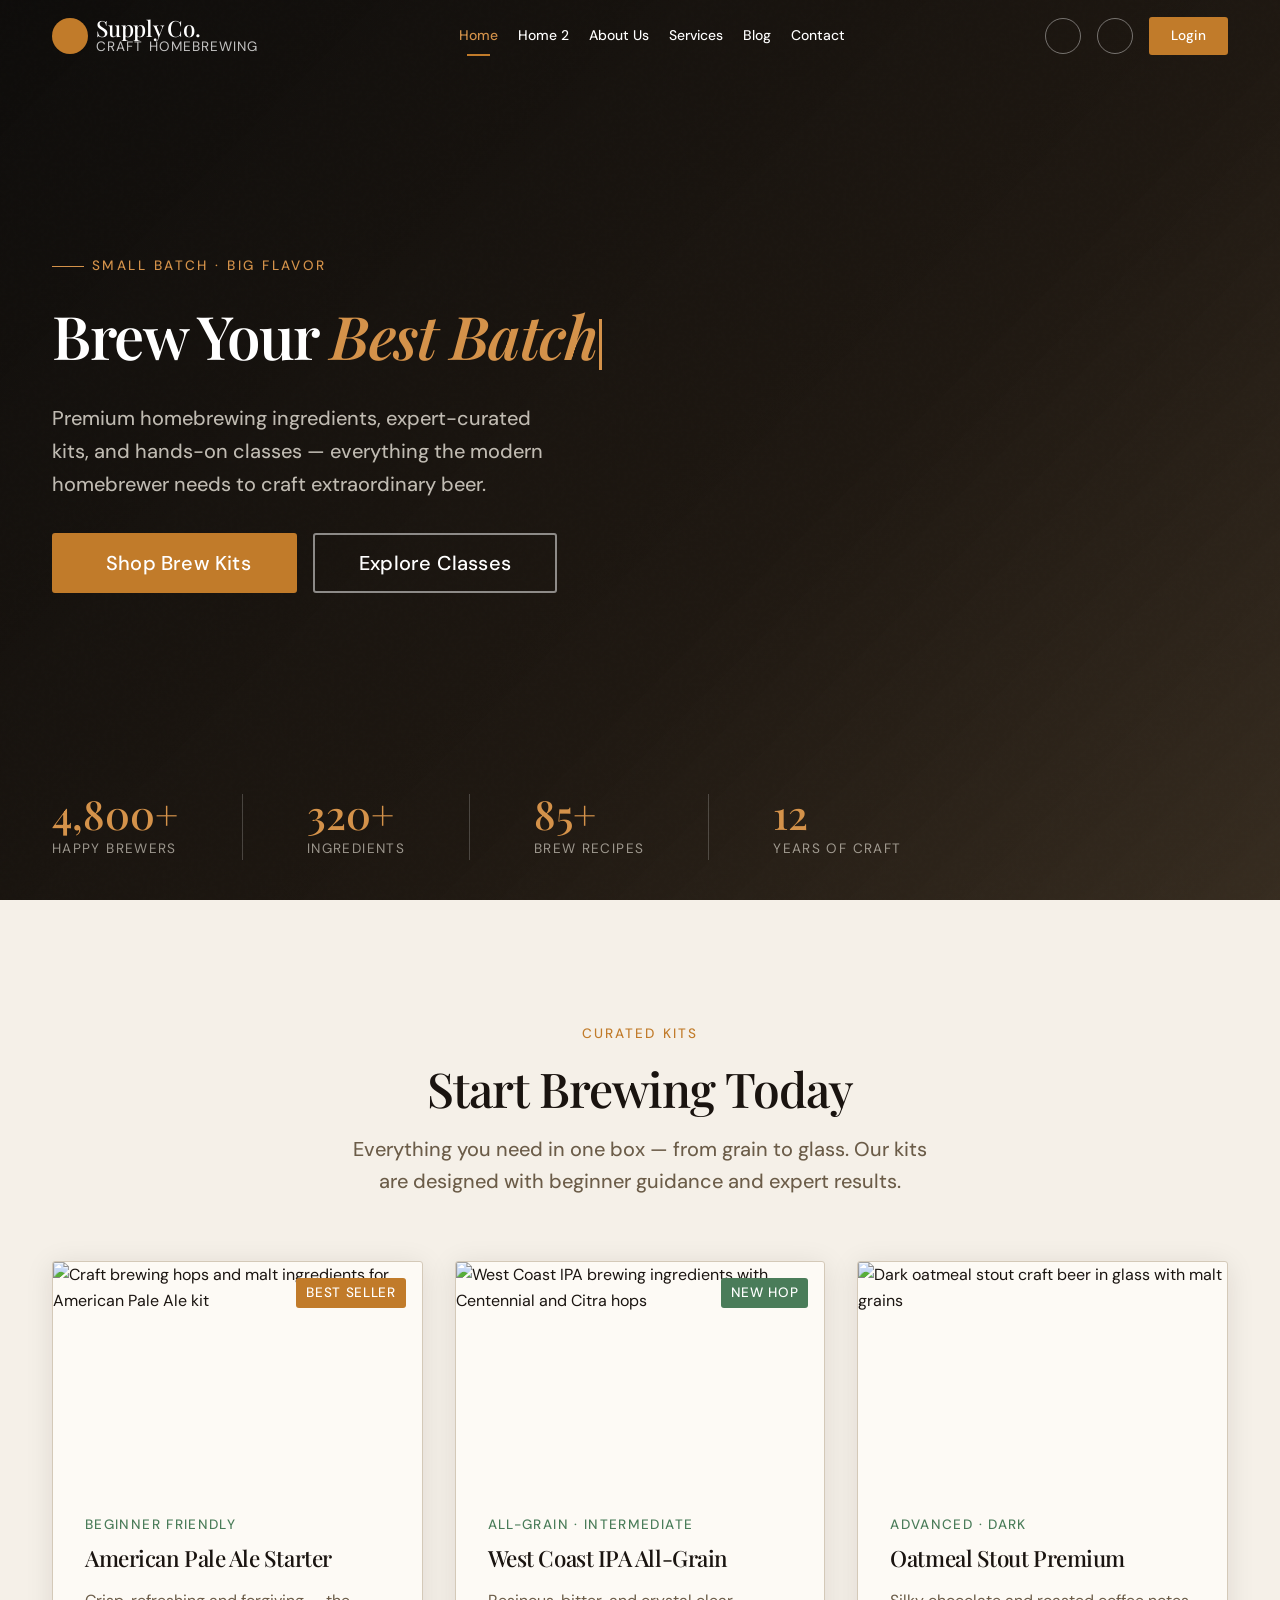
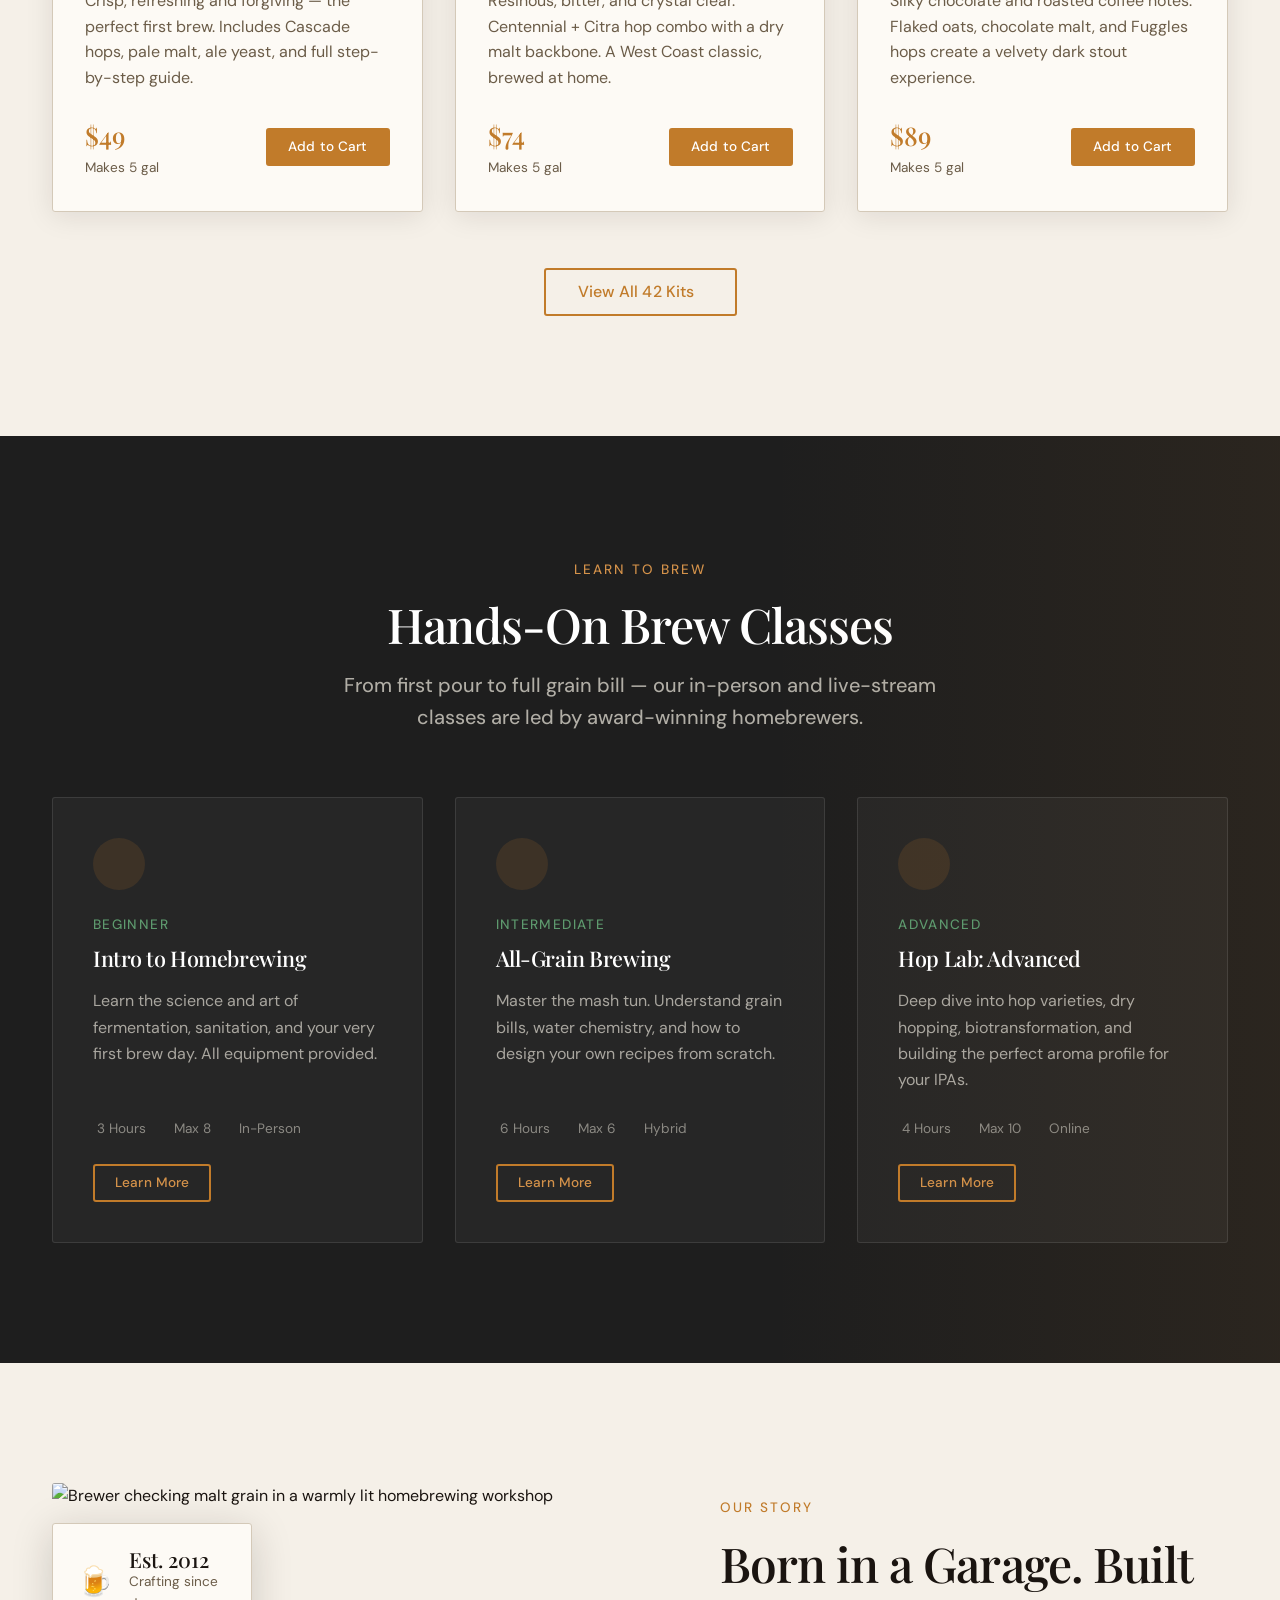
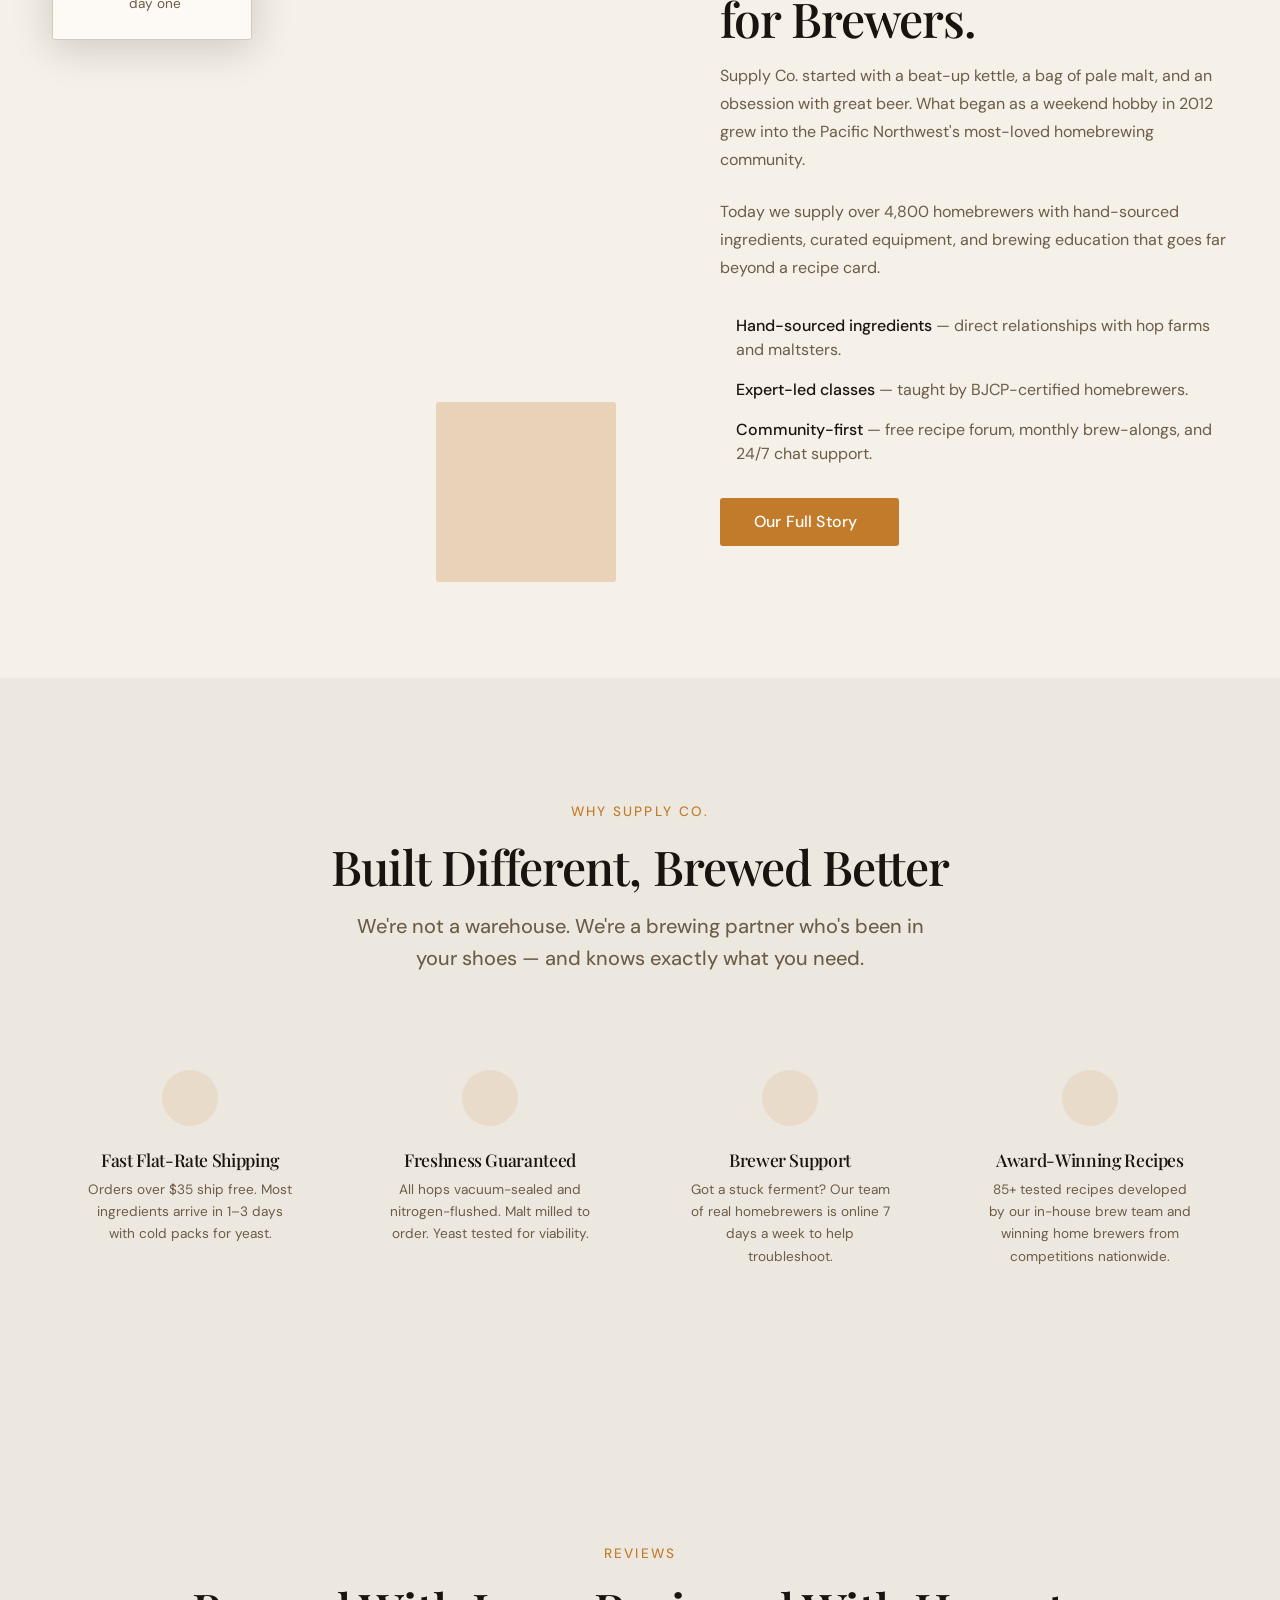
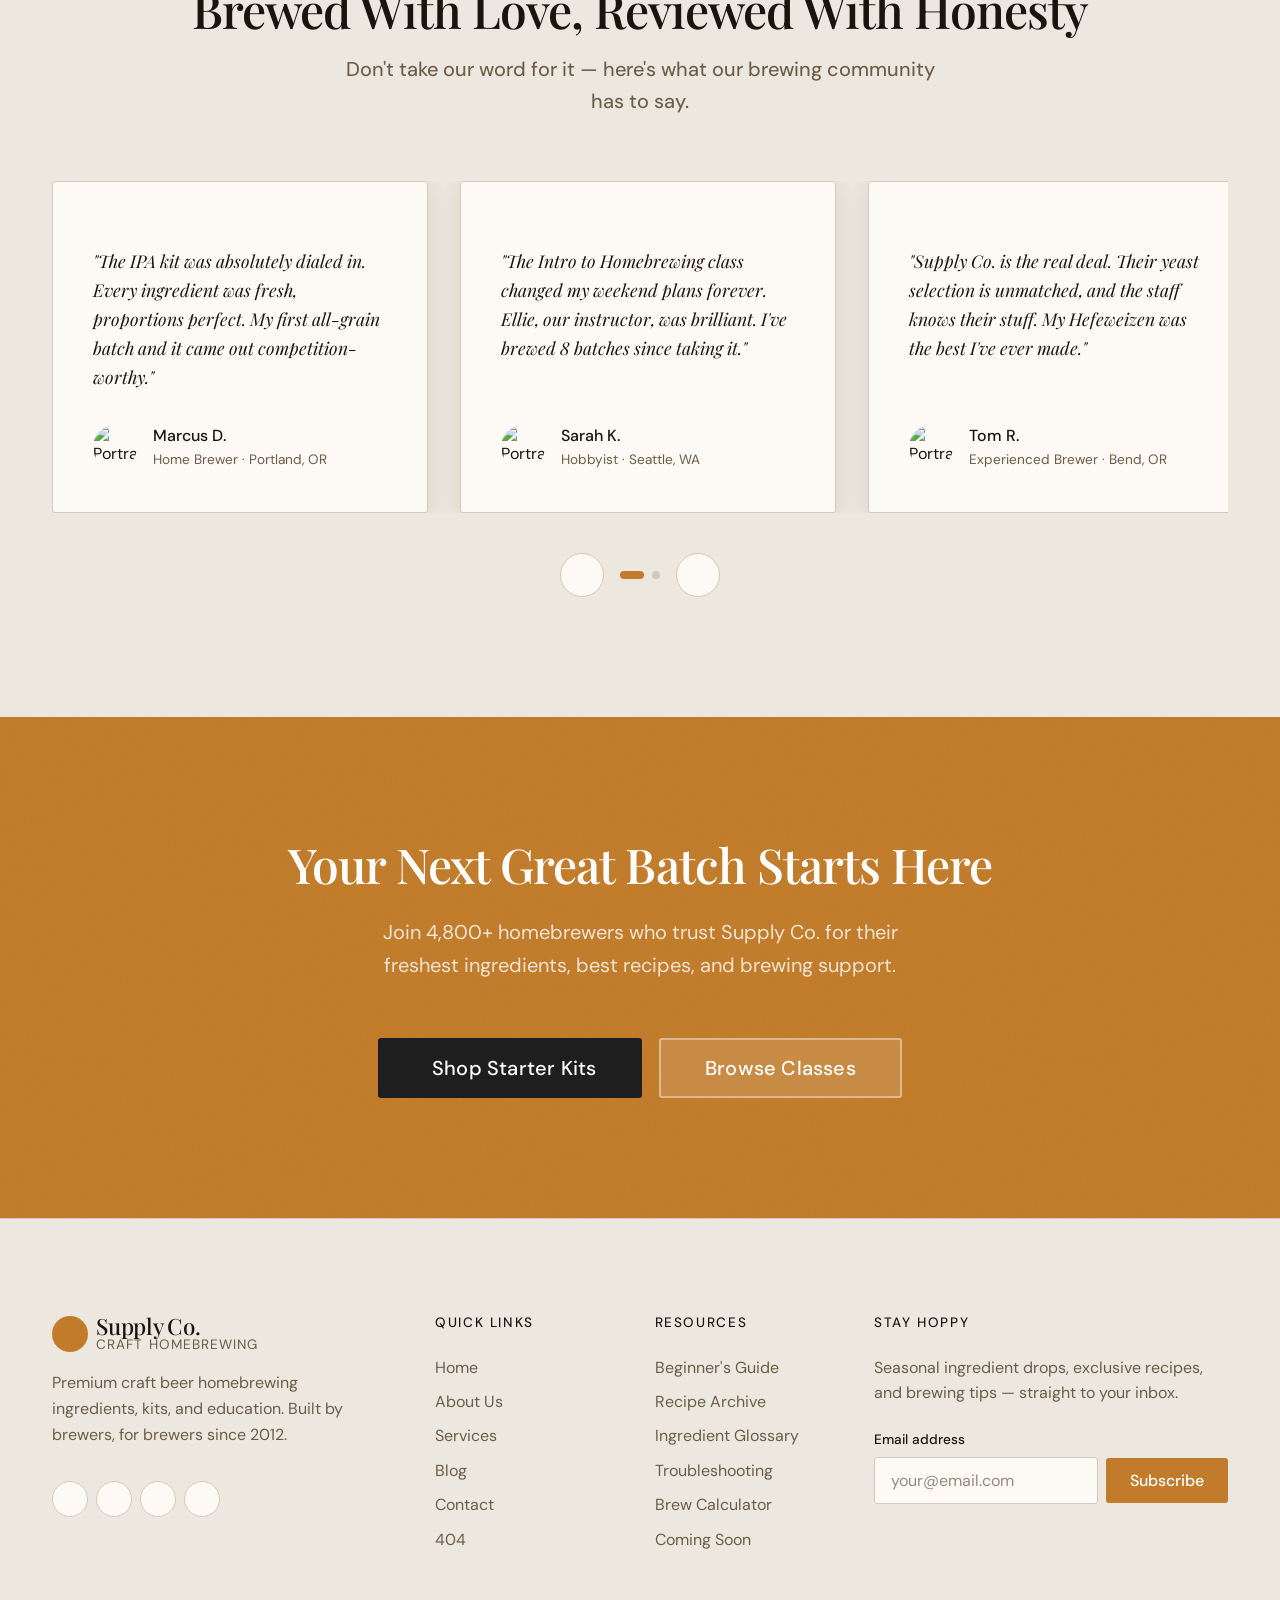
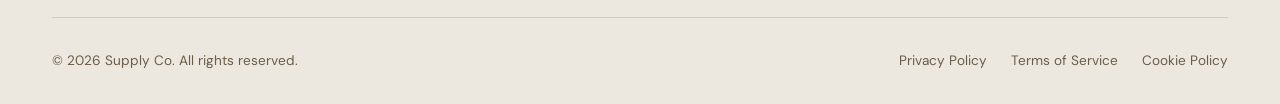
==== commit 6a132949: "add the css" ====
--- a/index.html
+++ b/index.html
@@ -6,6 +6,9 @@
   <title>Supply Co. — Craft Beer Homebrewing Ingredients & Kits</title>
   <meta name="description" content="Supply Co. is your premium craft beer homebrewing shop. Discover brewing kits, rare ingredients, equipment, and hands-on brew classes for beginners and experts." />
   <link rel="canonical" href="https://supplyco.brew/" />
+  <link rel="icon" type="image/svg+xml" href="assets/favicon.svg" />
+  <link rel="alternate icon" type="image/png" href="assets/favicon-32x32.png" />
+  <link rel="apple-touch-icon" href="assets/apple-touch-icon.png" />
   <link rel="stylesheet" href="assets/css/style.css" />
   <script type="application/ld+json">
   {
@@ -45,8 +48,6 @@
         <a href="home2.html"    class="navbar__link">Home 2</a>
         <a href="about.html"    class="navbar__link">About Us</a>
         <a href="services.html" class="navbar__link">Services</a>
-        <a href="#kits"         class="navbar__link">Shop</a>
-        <a href="#recipes"      class="navbar__link">Recipes</a>
         <a href="blog.html"     class="navbar__link">Blog</a>
         <a href="contact.html"  class="navbar__link">Contact</a>
       </nav>
@@ -91,8 +92,6 @@
       <a href="home2.html"    class="drawer__link"><i class="ph ph-house-line"></i> Home 2</a>
       <a href="about.html"    class="drawer__link"><i class="ph ph-info"></i> About Us</a>
       <a href="services.html" class="drawer__link"><i class="ph ph-wrench"></i> Services</a>
-      <a href="#kits"         class="drawer__link"><i class="ph ph-shopping-bag"></i> Shop</a>
-      <a href="#recipes"      class="drawer__link"><i class="ph ph-book-open"></i> Recipes</a>
       <a href="blog.html"     class="drawer__link"><i class="ph ph-newspaper"></i> Blog</a>
       <a href="contact.html"  class="drawer__link"><i class="ph ph-envelope"></i> Contact</a>
     </nav>
@@ -104,7 +103,7 @@
       <button class="rtl-toggle" data-rtl-toggle aria-label="Toggle RTL">
         <i class="ph ph-arrows-left-right"></i>
       </button>
-      <a href="login.html" class="btn btn--primary" style="flex:1;justify-content:center">Login</a>
+      <a href="login.html" class="btn btn--primary" id="drawer-login-btn" style="flex:1;justify-content:center">Login</a>
     </div>
   </aside>
 
@@ -118,7 +117,7 @@
       <div class="hero__overlay" aria-hidden="true"></div>
       <div class="hero__grain" aria-hidden="true"></div>
 
-      <div class="container">
+      <div class="container hero__body">
         <div class="hero__content">
           <div class="hero__eyebrow">
             <span class="hero__eyebrow-line" aria-hidden="true"></span>
@@ -282,7 +281,7 @@
               <span class="class-card__meta-item"><i class="ph ph-users" aria-hidden="true"></i> Max 8</span>
               <span class="class-card__meta-item"><i class="ph ph-map-pin" aria-hidden="true"></i> In-Person</span>
             </div>
-            <a href="services.html" class="btn btn--secondary btn--sm" style="color:var(--color-primary-light);border-color:var(--color-primary);" aria-label="Learn more about Intro to Homebrewing class">Learn More</a>
+            <a href="services.html" class="btn btn--secondary btn--sm" aria-label="Learn more about Intro to Homebrewing class">Learn More</a>
           </article>
 
           <article class="class-card reveal reveal-delay-1" aria-label="All-Grain Brewing Masterclass">
@@ -295,7 +294,7 @@
               <span class="class-card__meta-item"><i class="ph ph-users" aria-hidden="true"></i> Max 6</span>
               <span class="class-card__meta-item"><i class="ph ph-video-camera" aria-hidden="true"></i> Hybrid</span>
             </div>
-            <a href="services.html" class="btn btn--secondary btn--sm" style="color:var(--color-primary-light);border-color:var(--color-primary);" aria-label="Learn more about All-Grain Brewing class">Learn More</a>
+            <a href="services.html" class="btn btn--secondary btn--sm" aria-label="Learn more about All-Grain Brewing class">Learn More</a>
           </article>
 
           <article class="class-card reveal reveal-delay-2" aria-label="Hop Lab Advanced class">
@@ -308,7 +307,7 @@
               <span class="class-card__meta-item"><i class="ph ph-users" aria-hidden="true"></i> Max 10</span>
               <span class="class-card__meta-item"><i class="ph ph-video-camera" aria-hidden="true"></i> Online</span>
             </div>
-            <a href="services.html" class="btn btn--secondary btn--sm" style="color:var(--color-primary-light);border-color:var(--color-primary);" aria-label="Learn more about Hop Lab class">Learn More</a>
+            <a href="services.html" class="btn btn--secondary btn--sm" aria-label="Learn more about Hop Lab class">Learn More</a>
           </article>
 
         </div>
@@ -549,7 +548,15 @@
 
         <!-- Brand -->
         <div class="footer__brand">
-          <div class="footer__brand-name">Supply Co.</div>
+          <a href="index.html" class="footer__logo" aria-label="Supply Co. Home">
+            <div class="navbar__logo-mark" aria-hidden="true">
+              <i class="ph ph-beer-bottle"></i>
+            </div>
+            <div class="footer__logo-text">
+              Supply Co.
+              <span>Craft Homebrewing</span>
+            </div>
+          </a>
           <p class="footer__brand-desc">Premium craft beer homebrewing ingredients, kits, and education. Built by brewers, for brewers since 2012.</p>
           <div class="footer__socials" aria-label="Social Media Links">
             <a href="#" class="footer__social-link" aria-label="Instagram"><i class="ph ph-instagram-logo" aria-hidden="true"></i></a>
@@ -590,9 +597,11 @@
           <h3 class="footer__heading">Stay Hoppy</h3>
           <p class="footer__newsletter-text">Seasonal ingredient drops, exclusive recipes, and brewing tips — straight to your inbox.</p>
           <form class="footer__newsletter-form" data-newsletter-form aria-label="Newsletter signup">
-            <label for="footer-email" class="sr-only">Email address</label>
-            <input type="email" id="footer-email" name="email" class="footer__newsletter-input" placeholder="your@email.com" aria-label="Your email address" required />
-            <button type="submit" class="footer__newsletter-btn" aria-label="Subscribe to newsletter">Subscribe</button>
+            <label for="footer-email" class="footer__newsletter-label">Email address</label>
+            <div class="footer__newsletter-fields">
+              <input type="email" id="footer-email" name="email" class="footer__newsletter-input" placeholder="your@email.com" aria-label="Your email address" required />
+              <button type="submit" class="footer__newsletter-btn" aria-label="Subscribe to newsletter">Subscribe</button>
+            </div>
           </form>
           <div data-newsletter-msg style="display:none;font-size:var(--size-caption);color:var(--color-primary-light);margin-block-start:var(--space-2)" aria-live="polite"></div>
         </div>
@@ -611,6 +620,11 @@
     </div>
   </footer>
 
+  <!-- Back to Top Button -->
+  <button class="back-to-top" id="back-to-top" aria-label="Back to top" title="Back to top">
+    <i class="ph ph-arrow-up" aria-hidden="true"></i>
+  </button>
+
   <!-- Phosphor Icons -->
   <script src="https://unpkg.com/@phosphor-icons/web@2.1.1/src/index.js" defer></script>
   <!-- Main JS -->
--- a/assets/css/style.css
+++ b/assets/css/style.css
@@ -143,6 +143,19 @@
   background: none;
 }
 
+/* ── Accessibility Utility ── */
+.sr-only {
+  position: absolute;
+  width: 1px;
+  height: 1px;
+  padding: 0;
+  margin: -1px;
+  overflow: hidden;
+  clip: rect(0, 0, 0, 0);
+  white-space: nowrap;
+  border-width: 0;
+}
+
 /* ── 4. Typography ── */
 h1, h2, h3, h4, h5, h6 {
   font-family: var(--font-heading);
@@ -275,9 +288,11 @@
   border-color: var(--color-primary);
 }
 
-.btn--primary:hover {
+.btn--primary:hover,
+.btn--primary:focus-visible {
   background-color: var(--color-primary-dark);
   border-color: var(--color-primary-dark);
+  color: #FFFFFF !important;
   box-shadow: 0 8px 24px rgba(193, 123, 42, 0.35);
 }
 
@@ -287,9 +302,23 @@
   border-color: var(--color-primary);
 }
 
-.btn--secondary:hover {
-  background-color: var(--color-primary);
-  color: var(--color-white);
+.btn--secondary:hover,
+.btn--secondary:focus-visible {
+  background-color: var(--color-primary) !important;
+  color: #FFFFFF !important;
+  border-color: var(--color-primary) !important;
+}
+
+[data-theme="dark"] .btn--secondary {
+  color: var(--color-primary-light);
+  border-color: var(--color-primary);
+}
+
+[data-theme="dark"] .btn--secondary:hover,
+[data-theme="dark"] .btn--secondary:focus-visible {
+  background-color: var(--color-primary) !important;
+  color: #FFFFFF !important;
+  border-color: var(--color-primary) !important;
 }
 
 .btn--dark {
@@ -298,8 +327,10 @@
   border-color: var(--color-secondary);
 }
 
-.btn--dark:hover {
+.btn--dark:hover,
+.btn--dark:focus-visible {
   background-color: #333;
+  color: #FFFFFF !important;
   box-shadow: 0 8px 24px rgba(0, 0, 0, 0.25);
 }
 
@@ -309,8 +340,10 @@
   border-color: var(--color-accent);
 }
 
-.btn--accent:hover {
+.btn--accent:hover,
+.btn--accent:focus-visible {
   background-color: #3A6347;
+  color: #FFFFFF !important;
   box-shadow: 0 8px 24px rgba(74, 124, 89, 0.35);
 }
 
@@ -406,8 +439,9 @@
 .navbar__inner {
   display: flex;
   align-items: center;
+  justify-content: space-between;
   height: 100%;
-  gap: var(--space-5);
+  gap: var(--space-4);
 }
 
 /* Logo */
@@ -499,6 +533,7 @@
   align-items: center;
   gap: var(--space-3);
   flex-shrink: 0;
+  margin-inline-start: auto;
 }
 
 /* Theme Toggle */
@@ -550,14 +585,16 @@
   gap: 5px;
   padding: var(--space-2);
   cursor: pointer;
-  background: none;
+  background: transparent;
   border: none;
-  width: 40px;
-  height: 40px;
+  width: 42px;
+  height: 42px;
   align-items: center;
   justify-content: center;
   border-radius: var(--radius);
   transition: background-color var(--transition);
+  flex-shrink: 0;
+  z-index: 10;
 }
 
 .hamburger:hover {
@@ -588,21 +625,36 @@
 
 /* Hero-specific navbar: transparent with white text */
 .navbar--hero .navbar__logo-text,
-.navbar--hero .navbar__link,
+.navbar--hero .navbar__link {
+  color: var(--color-white);
+}
+
 .navbar--hero .navbar__logo-text span {
-  color: var(--color-white);
+  color: rgba(255, 255, 255, 0.75);
 }
 
 .navbar--hero .theme-toggle,
 .navbar--hero .rtl-toggle {
   color: var(--color-white);
-  border-color: rgba(255,255,255,0.4);
+  border-color: rgba(255, 255, 255, 0.4);
+}
+
+.navbar--hero .hamburger__line {
+  background-color: var(--color-white);
+}
+
+.navbar--hero .navbar__link:hover,
+.navbar--hero .navbar__link.active {
+  color: var(--color-primary-light);
 }
 
 .navbar--hero.scrolled .navbar__logo-text,
-.navbar--hero.scrolled .navbar__link,
+.navbar--hero.scrolled .navbar__link {
+  color: var(--color-text);
+}
+
 .navbar--hero.scrolled .navbar__logo-text span {
-  color: var(--color-text);
+  color: var(--color-text-muted);
 }
 
 .navbar--hero.scrolled .theme-toggle,
@@ -611,17 +663,41 @@
   border-color: var(--color-border);
 }
 
+.navbar--hero.scrolled .hamburger__line {
+  background-color: var(--color-text);
+}
+
+.navbar--hero.scrolled .navbar__link:hover,
+.navbar--hero.scrolled .navbar__link.active {
+  color: var(--color-primary);
+}
+
 [data-theme="dark"] .navbar--hero .navbar__logo-text,
+[data-theme="dark"] .navbar--hero.scrolled .navbar__logo-text {
+  color: var(--color-white);
+}
+
+[data-theme="dark"] .navbar--hero .navbar__logo-text span,
+[data-theme="dark"] .navbar--hero.scrolled .navbar__logo-text span {
+  color: rgba(240, 235, 224, 0.65);
+}
+
 [data-theme="dark"] .navbar--hero .navbar__link,
-[data-theme="dark"] .navbar--hero.scrolled .navbar__logo-text,
 [data-theme="dark"] .navbar--hero.scrolled .navbar__link {
   color: var(--color-text);
 }
 
+[data-theme="dark"] .navbar--hero .theme-toggle,
+[data-theme="dark"] .navbar--hero .rtl-toggle,
 [data-theme="dark"] .navbar--hero.scrolled .theme-toggle,
 [data-theme="dark"] .navbar--hero.scrolled .rtl-toggle {
   color: var(--color-text);
   border-color: var(--color-border);
+}
+
+[data-theme="dark"] .navbar--hero .hamburger__line,
+[data-theme="dark"] .navbar--hero.scrolled .hamburger__line {
+  background-color: var(--color-text);
 }
 
 /* ── 9. DRAWER ── */
@@ -642,13 +718,16 @@
 
 .drawer {
   position: fixed;
-  inset-block: 0;
-  inset-inline-end: 0;
+  top: 0;
+  bottom: 0;
+  right: 0;
+  left: auto;
   width: min(320px, 85vw);
   background-color: var(--color-bg);
   z-index: 1200;
   transform: translateX(100%);
-  transition: transform 0.35s cubic-bezier(0.4, 0, 0.2, 1);
+  visibility: hidden;
+  transition: transform 0.35s cubic-bezier(0.4, 0, 0.2, 1), visibility 0.35s;
   display: flex;
   flex-direction: column;
   overflow-y: auto;
@@ -657,17 +736,27 @@
 
 .drawer.open {
   transform: translateX(0);
-}
-
-/* RTL: drawer slides from left */
+  visibility: visible;
+}
+
+/* RTL: drawer docks to left and slides from left */
 [dir="rtl"] .drawer {
-  inset-inline-end: auto;
-  inset-inline-start: 0;
+  right: auto;
+  left: 0;
   transform: translateX(-100%);
+  box-shadow: 8px 0 40px rgba(0,0,0,0.2);
 }
 
 [dir="rtl"] .drawer.open {
   transform: translateX(0);
+  visibility: visible;
+}
+
+@media (min-width: 1025px) {
+  .drawer,
+  .drawer-overlay {
+    display: none !important;
+  }
 }
 
 .drawer__header {
@@ -748,10 +837,12 @@
 
 /* ── 10. FOOTER ── */
 .footer {
-  background-color: var(--color-secondary);
-  color: rgba(240, 235, 224, 0.8);
+  background-color: var(--color-bg-alt);
+  color: var(--color-text-muted);
+  border-top: 1px solid var(--color-border);
   padding-block-start: var(--space-10);
   padding-block-end: var(--space-5);
+  transition: background-color var(--transition), color var(--transition);
 }
 
 .footer__grid {
@@ -759,14 +850,55 @@
   grid-template-columns: 2fr 1fr 1fr 1.5fr;
   gap: var(--space-7);
   padding-block-end: var(--space-8);
-  border-block-end: 1px solid rgba(255, 255, 255, 0.1);
+  border-block-end: 1px solid var(--color-border);
+}
+
+.footer__logo {
+  display: inline-flex;
+  align-items: center;
+  gap: var(--space-2);
+  margin-block-end: var(--space-3);
+  text-decoration: none;
+}
+
+.footer__logo .navbar__logo-mark {
+  width: 36px;
+  height: 36px;
+  background-color: var(--color-primary);
+  border-radius: 50%;
+  display: flex;
+  align-items: center;
+  justify-content: center;
+  color: var(--color-white);
+  font-size: 1rem;
+  flex-shrink: 0;
+}
+
+.footer__logo-text {
+  font-family: var(--font-heading);
+  font-size: 1.4rem;
+  font-weight: 500;
+  color: var(--color-text);
+  letter-spacing: -0.01em;
+  line-height: 1;
+}
+
+.footer__logo-text span {
+  display: block;
+  font-family: var(--font-body);
+  font-size: var(--size-caption);
+  font-weight: var(--weight-caption);
+  color: var(--color-text-muted);
+  letter-spacing: 0.08em;
+  text-transform: uppercase;
+  line-height: 1.2;
 }
 
 .footer__brand-name {
   font-family: var(--font-heading);
   font-size: 1.6rem;
   font-weight: 500;
-  color: var(--color-white);
+  color: var(--color-text);
   margin-block-end: var(--space-3);
 }
 
@@ -774,7 +906,7 @@
   font-size: var(--size-body);
   line-height: 1.65;
   margin-block-end: var(--space-5);
-  opacity: 0.75;
+  color: var(--color-text-muted);
 }
 
 .footer__socials {
@@ -786,14 +918,14 @@
   width: 36px;
   height: 36px;
   border-radius: 50%;
-  background-color: rgba(255,255,255,0.08);
+  background-color: var(--color-bg-card);
   display: flex;
   align-items: center;
   justify-content: center;
-  color: rgba(240, 235, 224, 0.7);
+  color: var(--color-text-muted);
   font-size: 1rem;
   transition: all var(--transition);
-  border: 1px solid rgba(255,255,255,0.1);
+  border: 1px solid var(--color-border);
 }
 
 .footer__social-link:hover {
@@ -809,7 +941,7 @@
   font-weight: var(--weight-label);
   text-transform: uppercase;
   letter-spacing: 0.12em;
-  color: var(--color-white);
+  color: var(--color-text);
   margin-block-end: var(--space-4);
 }
 
@@ -821,7 +953,7 @@
 
 .footer__link {
   font-size: var(--size-body);
-  color: rgba(240, 235, 224, 0.65);
+  color: var(--color-text-muted);
   transition: color var(--transition);
   line-height: 1.5;
 }
@@ -832,30 +964,51 @@
 
 .footer__newsletter-text {
   font-size: var(--size-body);
-  opacity: 0.75;
+  color: var(--color-text-muted);
   margin-block-end: var(--space-4);
   line-height: 1.6;
 }
 
 .footer__newsletter-form {
   display: flex;
+  flex-direction: column;
   gap: var(--space-2);
+  width: 100%;
+}
+
+.footer__newsletter-label {
+  display: block;
+  font-family: var(--font-body);
+  font-size: var(--size-caption);
+  font-weight: 500;
+  color: var(--color-text);
+  white-space: nowrap;
+  line-height: 1.4;
+}
+
+.footer__newsletter-fields {
+  display: flex;
+  align-items: center;
+  gap: var(--space-2);
+  width: 100%;
 }
 
 .footer__newsletter-input {
   flex: 1;
+  min-width: 0;
   padding: 12px var(--space-3);
-  background-color: rgba(255,255,255,0.07);
-  border: 1px solid rgba(255,255,255,0.15);
+  background-color: var(--color-bg-card);
+  border: 1px solid var(--color-border);
   border-radius: var(--radius);
-  color: var(--color-white);
+  color: var(--color-text);
   font-size: var(--size-body);
   transition: border-color var(--transition);
   outline: none;
 }
 
 .footer__newsletter-input::placeholder {
-  color: rgba(240, 235, 224, 0.4);
+  color: var(--color-text-muted);
+  opacity: 0.7;
 }
 
 .footer__newsletter-input:focus {
@@ -888,7 +1041,7 @@
 
 .footer__copyright {
   font-size: var(--size-caption);
-  opacity: 0.55;
+  color: var(--color-text-muted);
 }
 
 .footer__legal {
@@ -898,23 +1051,83 @@
 
 .footer__legal-link {
   font-size: var(--size-caption);
-  opacity: 0.55;
-  transition: opacity var(--transition);
+  color: var(--color-text-muted);
+  transition: color var(--transition);
 }
 
 .footer__legal-link:hover {
-  opacity: 1;
-  color: var(--color-primary-light);
+  color: var(--color-primary);
+}
+
+/* Dark Theme Footer Overrides */
+[data-theme="dark"] .footer {
+  background-color: #0F0E0C;
+  color: rgba(240, 235, 224, 0.8);
+  border-top-color: var(--color-border);
+}
+
+[data-theme="dark"] .footer__grid {
+  border-block-end-color: rgba(255, 255, 255, 0.1);
+}
+
+[data-theme="dark"] .footer__brand-name,
+[data-theme="dark"] .footer__heading,
+[data-theme="dark"] .footer__newsletter-label,
+[data-theme="dark"] .footer__logo-text {
+  color: var(--color-white);
+}
+
+[data-theme="dark"] .footer__logo-text span {
+  color: rgba(240, 235, 224, 0.65);
+}
+
+[data-theme="dark"] .footer__brand-desc,
+[data-theme="dark"] .footer__link,
+[data-theme="dark"] .footer__newsletter-text,
+[data-theme="dark"] .footer__copyright,
+[data-theme="dark"] .footer__legal-link {
+  color: rgba(240, 235, 224, 0.65);
+}
+
+[data-theme="dark"] .footer__social-link {
+  background-color: rgba(255, 255, 255, 0.08);
+  border-color: rgba(255, 255, 255, 0.1);
+  color: rgba(240, 235, 224, 0.7);
+}
+
+[data-theme="dark"] .footer__newsletter-input {
+  background-color: rgba(255, 255, 255, 0.07);
+  border-color: rgba(255, 255, 255, 0.15);
+  color: var(--color-white);
+}
+
+[data-theme="dark"] .footer__newsletter-input::placeholder {
+  color: rgba(240, 235, 224, 0.4);
 }
 
 /* ── 11. HOME PAGE — HERO ── */
 .hero {
   position: relative;
   min-height: 100vh;
-  display: flex;
-  align-items: center;
+  min-height: 100svh;
+  display: flex;
+  flex-direction: column;
+  justify-content: space-between;
+  padding-block-start: calc(var(--navbar-height) + var(--space-6));
+  padding-block-end: var(--space-6);
   overflow: hidden;
   background-color: var(--color-secondary);
+}
+
+.hero__body {
+  position: relative;
+  z-index: 2;
+  flex: 1;
+  display: flex;
+  align-items: center;
+  width: 100%;
+  margin-block: auto;
+  padding-block: var(--space-4);
 }
 
 .hero__bg {
@@ -976,11 +1189,11 @@
 }
 
 .hero__title {
-  font-size: clamp(3rem, 7vw, 5.5rem);
+  font-size: clamp(2.25rem, 5vw, 3.75rem);
   font-weight: var(--weight-h1);
   color: var(--color-white);
-  line-height: 1.08;
-  letter-spacing: -0.03em;
+  line-height: 1.12;
+  letter-spacing: -0.025em;
   margin-block-end: var(--space-5);
   opacity: 0;
   animation: fadeSlideUp 0.8s ease 0.4s forwards;
@@ -997,7 +1210,7 @@
   color: rgba(240, 235, 224, 0.78);
   line-height: 1.65;
   max-width: 520px;
-  margin-block-end: var(--space-7);
+  margin-block-end: var(--space-5);
   opacity: 0;
   animation: fadeSlideUp 0.8s ease 0.6s forwards;
 }
@@ -1011,11 +1224,11 @@
 }
 
 .hero__stats {
-  position: absolute;
-  inset-block-end: var(--space-8);
-  inset-inline-start: 0;
-  inset-inline-end: 0;
+  position: relative;
   z-index: 2;
+  width: 100%;
+  margin-block-start: var(--space-6);
+  padding-block-start: var(--space-4);
 }
 
 .hero__stats-inner {
@@ -1285,6 +1498,22 @@
   gap: var(--space-1);
   font-size: var(--size-caption);
   color: rgba(240, 235, 224, 0.5);
+}
+
+.class-card .btn--secondary,
+.card .btn--secondary {
+  color: var(--color-primary-light);
+  border-color: var(--color-primary);
+}
+
+.class-card .btn--secondary:hover,
+.class-card .btn--secondary:focus-visible,
+.card .btn--secondary:hover,
+.card .btn--secondary:focus-visible {
+  background-color: var(--color-primary) !important;
+  color: #FFFFFF !important;
+  border-color: var(--color-primary) !important;
+  box-shadow: 0 4px 16px rgba(193, 123, 42, 0.35);
 }
 
 /* ── 14. ABOUT TEASER ── */
@@ -1605,11 +1834,11 @@
 }
 
 .hero2__title {
-  font-size: clamp(2.5rem, 5vw, 4.5rem);
+  font-size: clamp(2rem, 3.6vw, 3.15rem);
   font-weight: var(--weight-h1);
   color: var(--color-white);
-  line-height: 1.08;
-  letter-spacing: -0.03em;
+  line-height: 1.12;
+  letter-spacing: -0.025em;
   margin-block-end: var(--space-5);
   opacity: 0;
   animation: fadeSlideRight 1s ease 0.5s forwards;
@@ -1966,6 +2195,10 @@
 }
 
 .services-hero__title {
+  font-size: clamp(2.1rem, 4vw, 3.25rem);
+  font-weight: var(--weight-h1);
+  line-height: 1.15;
+  letter-spacing: -0.025em;
   color: var(--color-white);
   margin-block-end: var(--space-4);
 }
@@ -2213,7 +2446,14 @@
 }
 
 .about-hero__eyebrow { color: var(--color-primary-light); }
-.about-hero__title { color: var(--color-white); margin-block-end: var(--space-4); }
+.about-hero__title {
+  font-size: clamp(2.1rem, 4vw, 3.25rem);
+  font-weight: var(--weight-h1);
+  line-height: 1.15;
+  letter-spacing: -0.025em;
+  color: var(--color-white);
+  margin-block-end: var(--space-4);
+}
 .about-hero__subtitle { color: rgba(240,235,224,0.75); }
 
 /* Mission/Vision */
@@ -2864,6 +3104,7 @@
   border-radius: var(--radius);
   overflow: hidden;
   border: 1px solid var(--color-border);
+  margin-block-start: var(--space-6);
 }
 
 .contact-map iframe {
@@ -3013,9 +3254,84 @@
   align-items: center;
   justify-content: center;
   background-color: var(--color-secondary);
-  padding: var(--space-5);
+  padding: calc(var(--space-8) + 16px) var(--space-5) var(--space-6);
   position: relative;
-  overflow: hidden;
+  overflow-x: hidden;
+}
+
+.auth-nav {
+  position: absolute;
+  inset-block-start: 0;
+  inset-inline: 0;
+  display: flex;
+  align-items: center;
+  justify-content: space-between;
+  padding: var(--space-4) var(--space-6);
+  z-index: 20;
+}
+
+.auth-nav__back {
+  display: inline-flex;
+  align-items: center;
+  gap: var(--space-2);
+  color: rgba(240, 235, 224, 0.85);
+  font-size: var(--size-caption);
+  font-weight: var(--weight-label);
+  text-decoration: none;
+  padding: 8px 14px;
+  border-radius: var(--radius);
+  background-color: rgba(255, 255, 255, 0.08);
+  border: 1px solid rgba(255, 255, 255, 0.15);
+  backdrop-filter: blur(8px);
+  -webkit-backdrop-filter: blur(8px);
+  transition: all var(--transition);
+}
+
+.auth-nav__back:hover {
+  color: var(--color-white);
+  background-color: rgba(255, 255, 255, 0.16);
+  border-color: var(--color-primary);
+  transform: translateX(-2px);
+}
+
+.auth-nav__actions {
+  display: flex;
+  align-items: center;
+  gap: var(--space-2);
+}
+
+.auth-nav .theme-toggle,
+.auth-nav .rtl-toggle {
+  display: flex !important;
+  width: 38px;
+  height: 38px;
+  color: rgba(240, 235, 224, 0.9);
+  background-color: rgba(255, 255, 255, 0.08);
+  border: 1px solid rgba(255, 255, 255, 0.15);
+  backdrop-filter: blur(8px);
+  -webkit-backdrop-filter: blur(8px);
+  transition: all var(--transition);
+  cursor: pointer;
+}
+
+.auth-nav .theme-toggle:hover,
+.auth-nav .rtl-toggle:hover {
+  background-color: var(--color-primary);
+  border-color: var(--color-primary);
+  color: var(--color-white);
+  transform: scale(1.05);
+}
+
+@media (max-width: 640px) {
+  .auth-nav {
+    padding: var(--space-3) var(--space-4);
+  }
+  .auth-nav__back span {
+    display: none;
+  }
+  .auth-nav__back {
+    padding: 8px 10px;
+  }
 }
 
 .auth-page::before {
@@ -3046,6 +3362,12 @@
   gap: var(--space-3);
   justify-content: center;
   margin-block-end: var(--space-7);
+  text-decoration: none;
+  transition: opacity var(--transition);
+}
+
+.auth-card__logo:hover {
+  opacity: 0.88;
 }
 
 .auth-card__logo-mark {
@@ -3058,6 +3380,7 @@
   justify-content: center;
   color: var(--color-white);
   font-size: 1.2rem;
+  flex-shrink: 0;
 }
 
 .auth-card__logo-text {
@@ -3065,6 +3388,19 @@
   font-size: 1.5rem;
   font-weight: 500;
   color: var(--color-text);
+  line-height: 1.05;
+}
+
+.auth-card__logo-text span {
+  display: block;
+  font-family: var(--font-body);
+  font-size: var(--size-caption);
+  font-weight: var(--weight-caption);
+  color: var(--color-text-muted);
+  letter-spacing: 0.08em;
+  text-transform: uppercase;
+  line-height: 1.2;
+  margin-block-start: 3px;
 }
 
 .auth-card__title {
@@ -3081,6 +3417,30 @@
   color: var(--color-text-muted);
   text-align: center;
   margin-block-end: var(--space-6);
+}
+
+.auth-card__options {
+  display: flex;
+  align-items: center;
+  justify-content: space-between;
+  gap: var(--space-3);
+  margin-block-end: var(--space-4);
+  margin-block-start: calc(-1 * var(--space-2));
+  flex-wrap: wrap;
+}
+
+.auth-forgot-link {
+  font-size: var(--size-caption);
+  color: var(--color-primary);
+  text-decoration: none;
+  font-family: var(--font-body);
+  font-weight: var(--weight-label);
+  transition: color var(--transition);
+}
+
+.auth-forgot-link:hover {
+  color: var(--color-primary-light);
+  text-decoration: underline;
 }
 
 .auth-divider {
@@ -3362,7 +3722,178 @@
 .reveal-delay-3 { transition-delay: 0.3s; }
 .reveal-delay-4 { transition-delay: 0.4s; }
 
-/* ── 30. RESPONSIVE BREAKPOINTS ── */
+/* ── 30. BACK TO TOP BUTTON ── */
+.back-to-top {
+  position: fixed;
+  inset-block-end: var(--space-6);
+  inset-inline-end: var(--space-6);
+  width: 48px;
+  height: 48px;
+  border-radius: 50%;
+  background-color: var(--color-primary);
+  color: var(--color-white);
+  border: 1px solid rgba(255, 255, 255, 0.25);
+  box-shadow: 0 6px 20px rgba(193, 123, 42, 0.4);
+  display: flex;
+  align-items: center;
+  justify-content: center;
+  font-size: 1.25rem;
+  cursor: pointer;
+  z-index: 950;
+  opacity: 0;
+  visibility: hidden;
+  transform: translateY(16px) scale(0.9);
+  transition: opacity 0.3s ease, visibility 0.3s ease, transform 0.3s cubic-bezier(0.16, 1, 0.3, 1), background-color var(--transition), box-shadow var(--transition);
+  outline: none;
+}
+
+.back-to-top.visible {
+  opacity: 1;
+  visibility: visible;
+  transform: translateY(0) scale(1);
+}
+
+.back-to-top:hover {
+  background-color: var(--color-primary-dark);
+  color: var(--color-white);
+  transform: translateY(-4px) scale(1.05);
+  box-shadow: 0 10px 28px rgba(193, 123, 42, 0.55);
+}
+
+.back-to-top:active {
+  transform: translateY(0) scale(0.95);
+}
+
+.back-to-top:focus-visible {
+  outline: 2px solid var(--color-primary-light);
+  outline-offset: 3px;
+}
+
+@media (max-width: 768px) {
+  .back-to-top {
+    width: 42px;
+    height: 42px;
+    font-size: 1.1rem;
+    inset-block-end: var(--space-4);
+    inset-inline-end: var(--space-4);
+  }
+}
+
+/* ── 30. FAQ SECTION ── */
+.container--narrow {
+  max-width: 860px;
+}
+
+.contact-faq {
+  padding-block: var(--space-11);
+  background-color: var(--color-bg-alt);
+  border-block-start: 1px solid var(--color-border);
+}
+
+.faq-accordion {
+  display: flex;
+  flex-direction: column;
+  gap: var(--space-3);
+  margin-block-end: var(--space-7);
+}
+
+.faq-item {
+  background-color: var(--color-bg-card);
+  border: 1px solid var(--color-border);
+  border-radius: var(--radius);
+  box-shadow: var(--shadow);
+  transition: border-color var(--transition), box-shadow var(--transition);
+  overflow: hidden;
+}
+
+.faq-item:hover {
+  border-color: var(--color-primary);
+}
+
+.faq-item.active {
+  border-color: var(--color-primary);
+  box-shadow: 0 4px 18px rgba(193, 123, 42, 0.1);
+}
+
+.faq-item__trigger {
+  width: 100%;
+  display: flex;
+  align-items: center;
+  justify-content: space-between;
+  gap: var(--space-4);
+  padding: var(--space-5);
+  background: none;
+  border: none;
+  cursor: pointer;
+  text-align: start;
+  font-family: var(--font-heading);
+  font-size: 1.125rem;
+  font-weight: 500;
+  color: var(--color-text);
+  transition: color var(--transition);
+}
+
+.faq-item__trigger:hover,
+.faq-item.active .faq-item__trigger {
+  color: var(--color-primary);
+}
+
+.faq-item__icon {
+  flex-shrink: 0;
+  width: 32px;
+  height: 32px;
+  border-radius: 50%;
+  display: inline-flex;
+  align-items: center;
+  justify-content: center;
+  background-color: var(--color-bg-alt);
+  color: var(--color-text-muted);
+  font-size: 1rem;
+  transition: transform 0.3s cubic-bezier(0.16, 1, 0.3, 1), background-color var(--transition), color var(--transition);
+}
+
+.faq-item:hover .faq-item__icon {
+  color: var(--color-primary);
+}
+
+.faq-item.active .faq-item__icon {
+  transform: rotate(45deg);
+  background-color: var(--color-primary);
+  color: var(--color-white);
+}
+
+.faq-item__content {
+  max-height: 0;
+  overflow: hidden;
+  transition: max-height 0.35s cubic-bezier(0.16, 1, 0.3, 1);
+}
+
+.faq-item__body {
+  padding-inline: var(--space-5);
+  padding-block-end: var(--space-5);
+  font-size: var(--size-body);
+  line-height: 1.7;
+  color: var(--color-text-muted);
+  border-block-start: 1px solid rgba(0, 0, 0, 0.05);
+  padding-block-start: var(--space-3);
+}
+
+[data-theme="dark"] .faq-item__body {
+  border-block-start-color: rgba(255, 255, 255, 0.05);
+}
+
+.faq-footer {
+  text-align: center;
+  padding-block-start: var(--space-2);
+}
+
+.faq-footer__text {
+  font-size: var(--size-lead);
+  color: var(--color-text-muted);
+  margin-block-end: var(--space-3);
+}
+
+/* ── 31. RESPONSIVE BREAKPOINTS ── */
 
 /* Large Desktop */
 @media (min-width: 1440px) {
@@ -3386,13 +3917,48 @@
 
 /* Tablet + Mobile — Hamburger Starts HERE (≤ 1024px) */
 @media (max-width: 1024px) {
-  .hamburger { display: flex; }
-  .navbar__nav { display: none; }
-  .theme-toggle { display: none; }
-  .rtl-toggle { display: none; }
-
-  .hero__title { font-size: clamp(2.5rem, 7vw, 4rem); }
-  .hero__stats-inner { gap: var(--space-6); }
+  .hamburger {
+    display: flex !important;
+    align-items: center;
+    justify-content: center;
+    flex-shrink: 0;
+    margin-inline-start: auto;
+  }
+  .navbar__nav {
+    display: none !important;
+  }
+  .navbar__actions .theme-toggle {
+    display: none !important;
+  }
+  .navbar__actions .rtl-toggle {
+    display: none !important;
+  }
+
+  /* Hide top navbar login button on tablet & mobile — kept inside hamburger menu */
+  .navbar__actions .btn,
+  .navbar__actions #nav-login-btn,
+  .navbar__actions a[href="login.html"] {
+    display: none !important;
+  }
+
+  /* Ensure drawer footer controls remain visible */
+  .drawer__footer .theme-toggle,
+  .drawer__footer .rtl-toggle {
+    display: flex !important;
+  }
+  .drawer__footer .btn {
+    display: inline-flex !important;
+  }
+
+  .hero__title { font-size: clamp(1.9rem, 5vw, 2.75rem); }
+  .hero2__title { font-size: clamp(1.75rem, 4.5vw, 2.5rem); }
+  .services-hero__title,
+  .about-hero__title { font-size: clamp(1.85rem, 4.5vw, 2.5rem); }
+  .hero {
+    padding-block-start: calc(var(--navbar-height) + var(--space-4));
+    padding-block-end: var(--space-5);
+  }
+  .hero__stats-inner { gap: var(--space-5); }
 
   .hero2 {
     grid-template-columns: 1fr;
@@ -3465,11 +4031,16 @@
 
   .footer__grid { grid-template-columns: 1fr; text-align: center; }
   .footer__socials { justify-content: center; }
-  .footer__newsletter-form { flex-direction: column; }
+  .footer__newsletter-form { max-width: 380px; margin-inline: auto; }
   .footer__bottom { flex-direction: column; gap: var(--space-3); text-align: center; }
   .footer__legal { flex-wrap: wrap; justify-content: center; }
 
-  .hero__stats-inner { flex-direction: column; gap: var(--space-5); }
+  .hero__stats-inner {
+    display: grid;
+    grid-template-columns: repeat(2, 1fr);
+    gap: var(--space-4);
+  }
+  .hero__stat-divider { display: none; }
   .hero__actions { flex-direction: column; }
 
   .blog-grid__layout { grid-template-columns: 1fr; }
@@ -3508,7 +4079,7 @@
   .stats-bar__grid { grid-template-columns: 1fr 1fr; }
   .contact-page { padding-block-start: calc(var(--navbar-height) + var(--space-6)); }
 
-  .footer__newsletter-form { flex-direction: column; }
+  .footer__newsletter-form { max-width: 100%; }
 
   section { padding-block: var(--space-7); }
 }
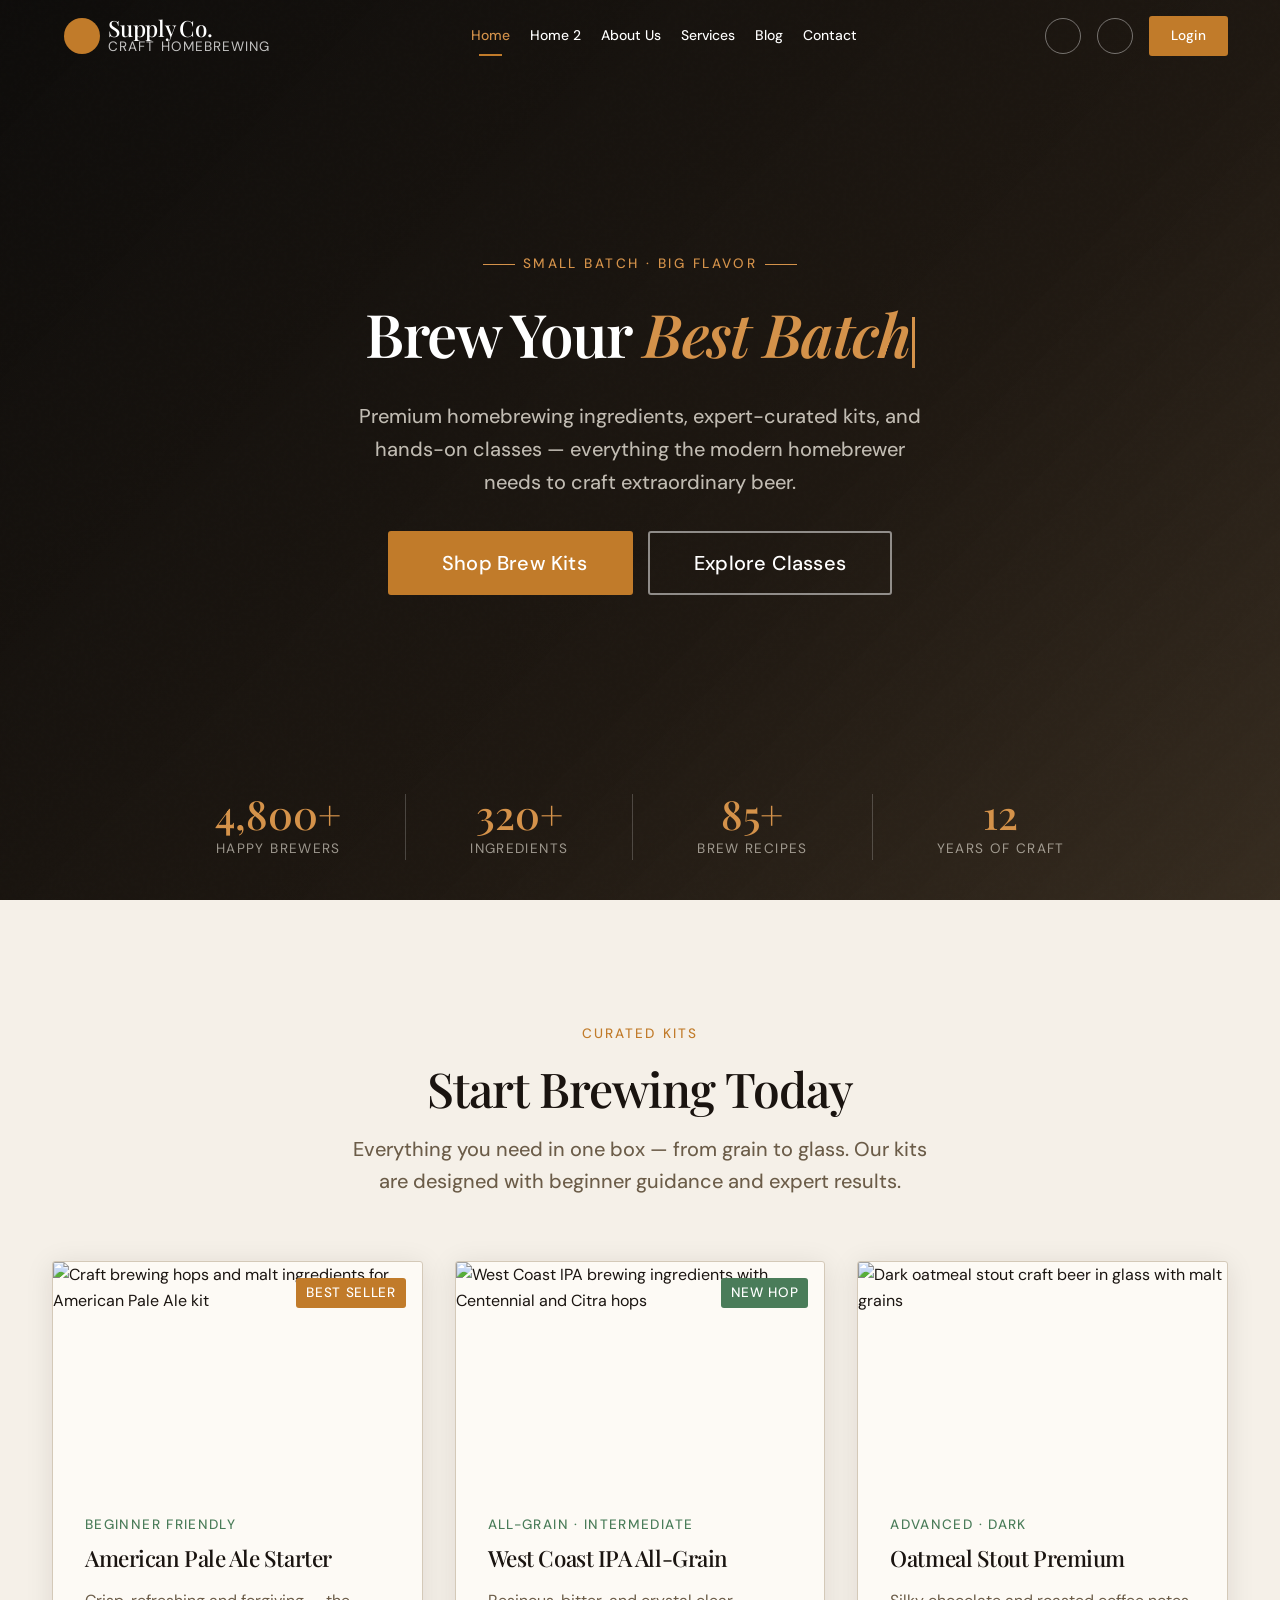
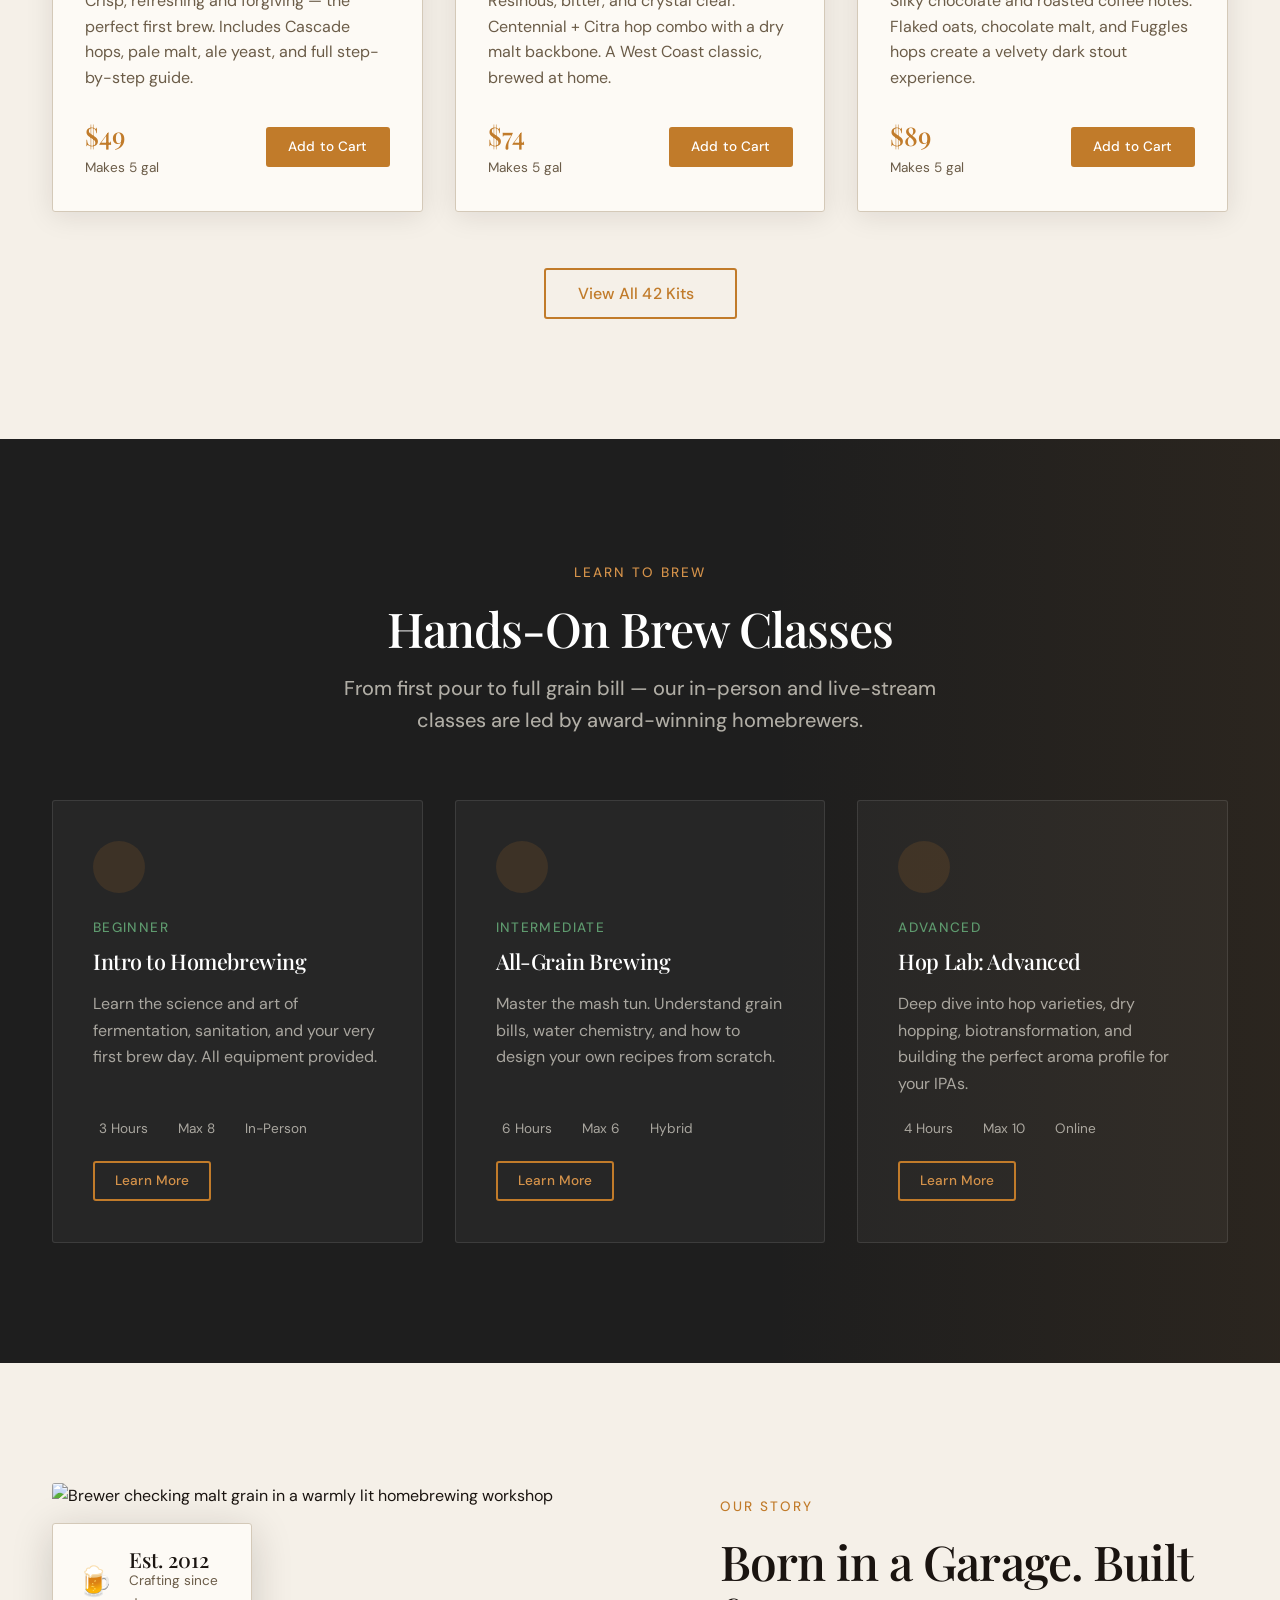
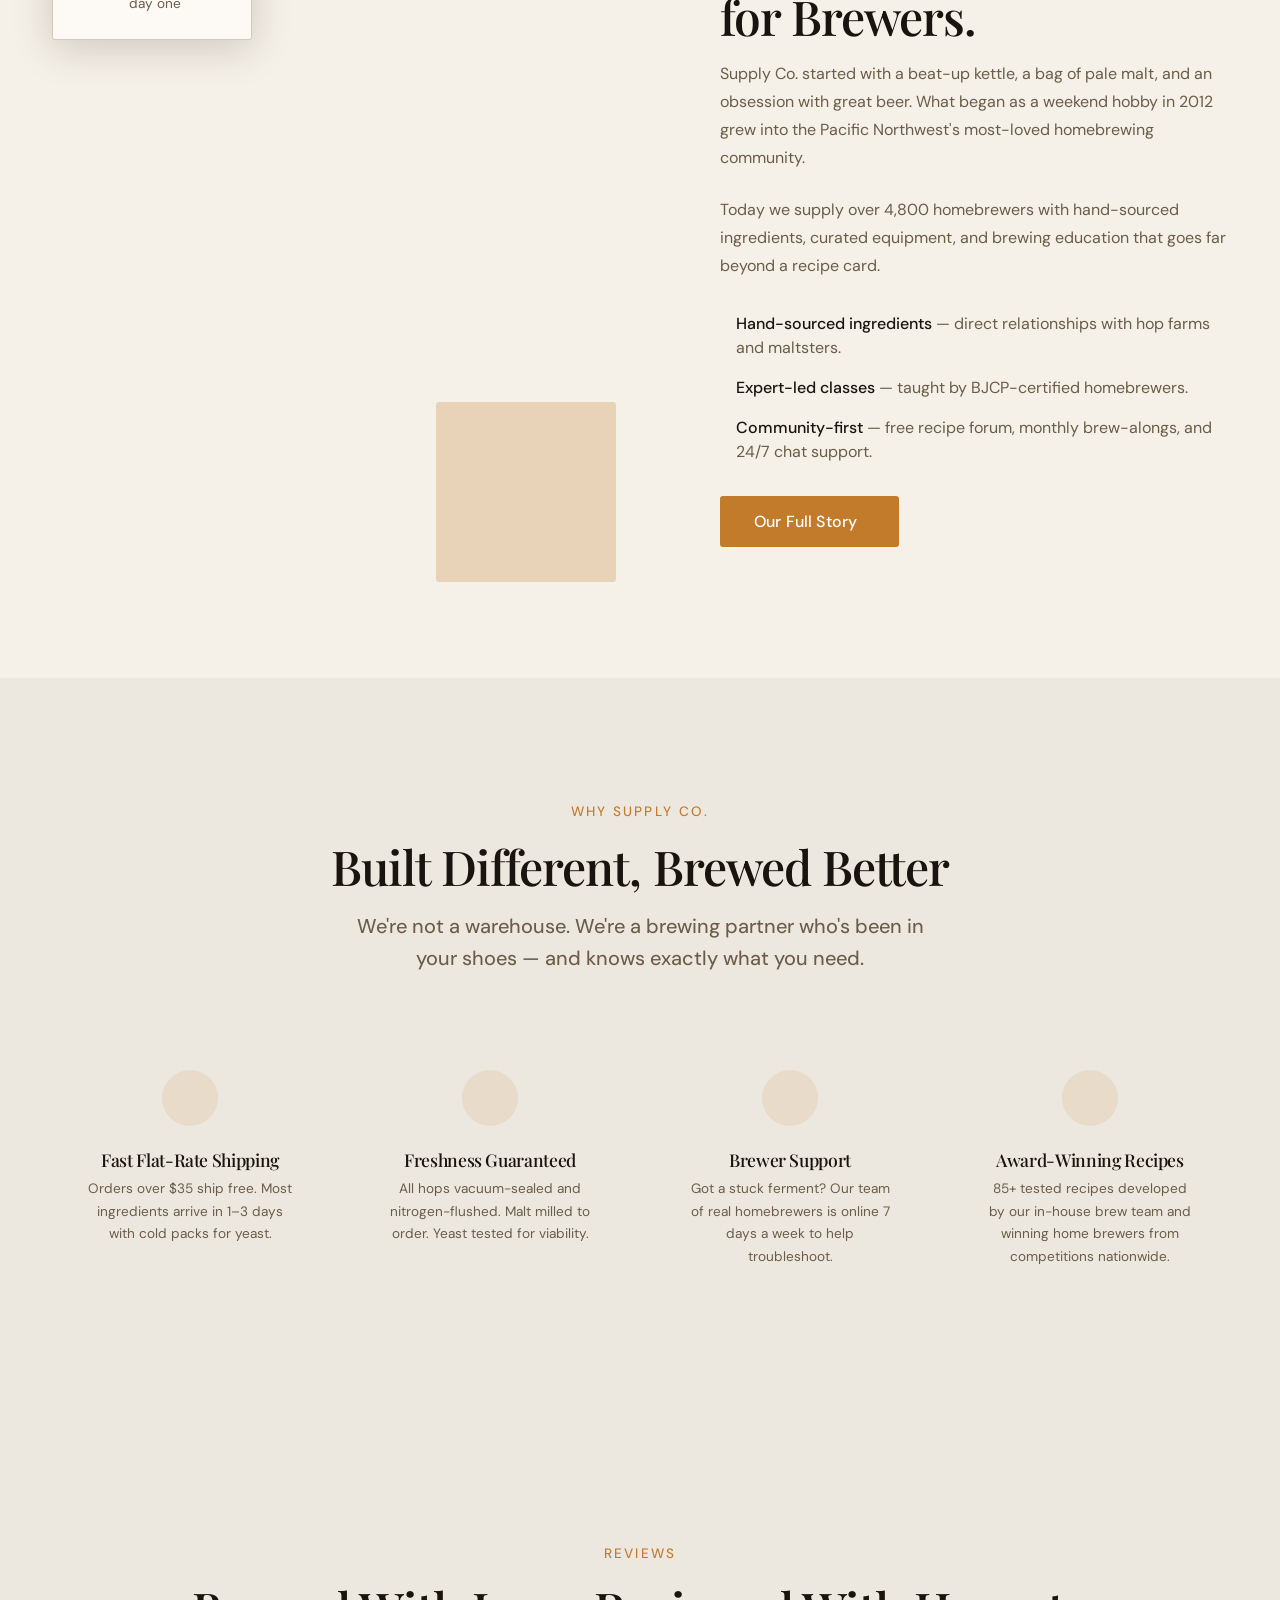
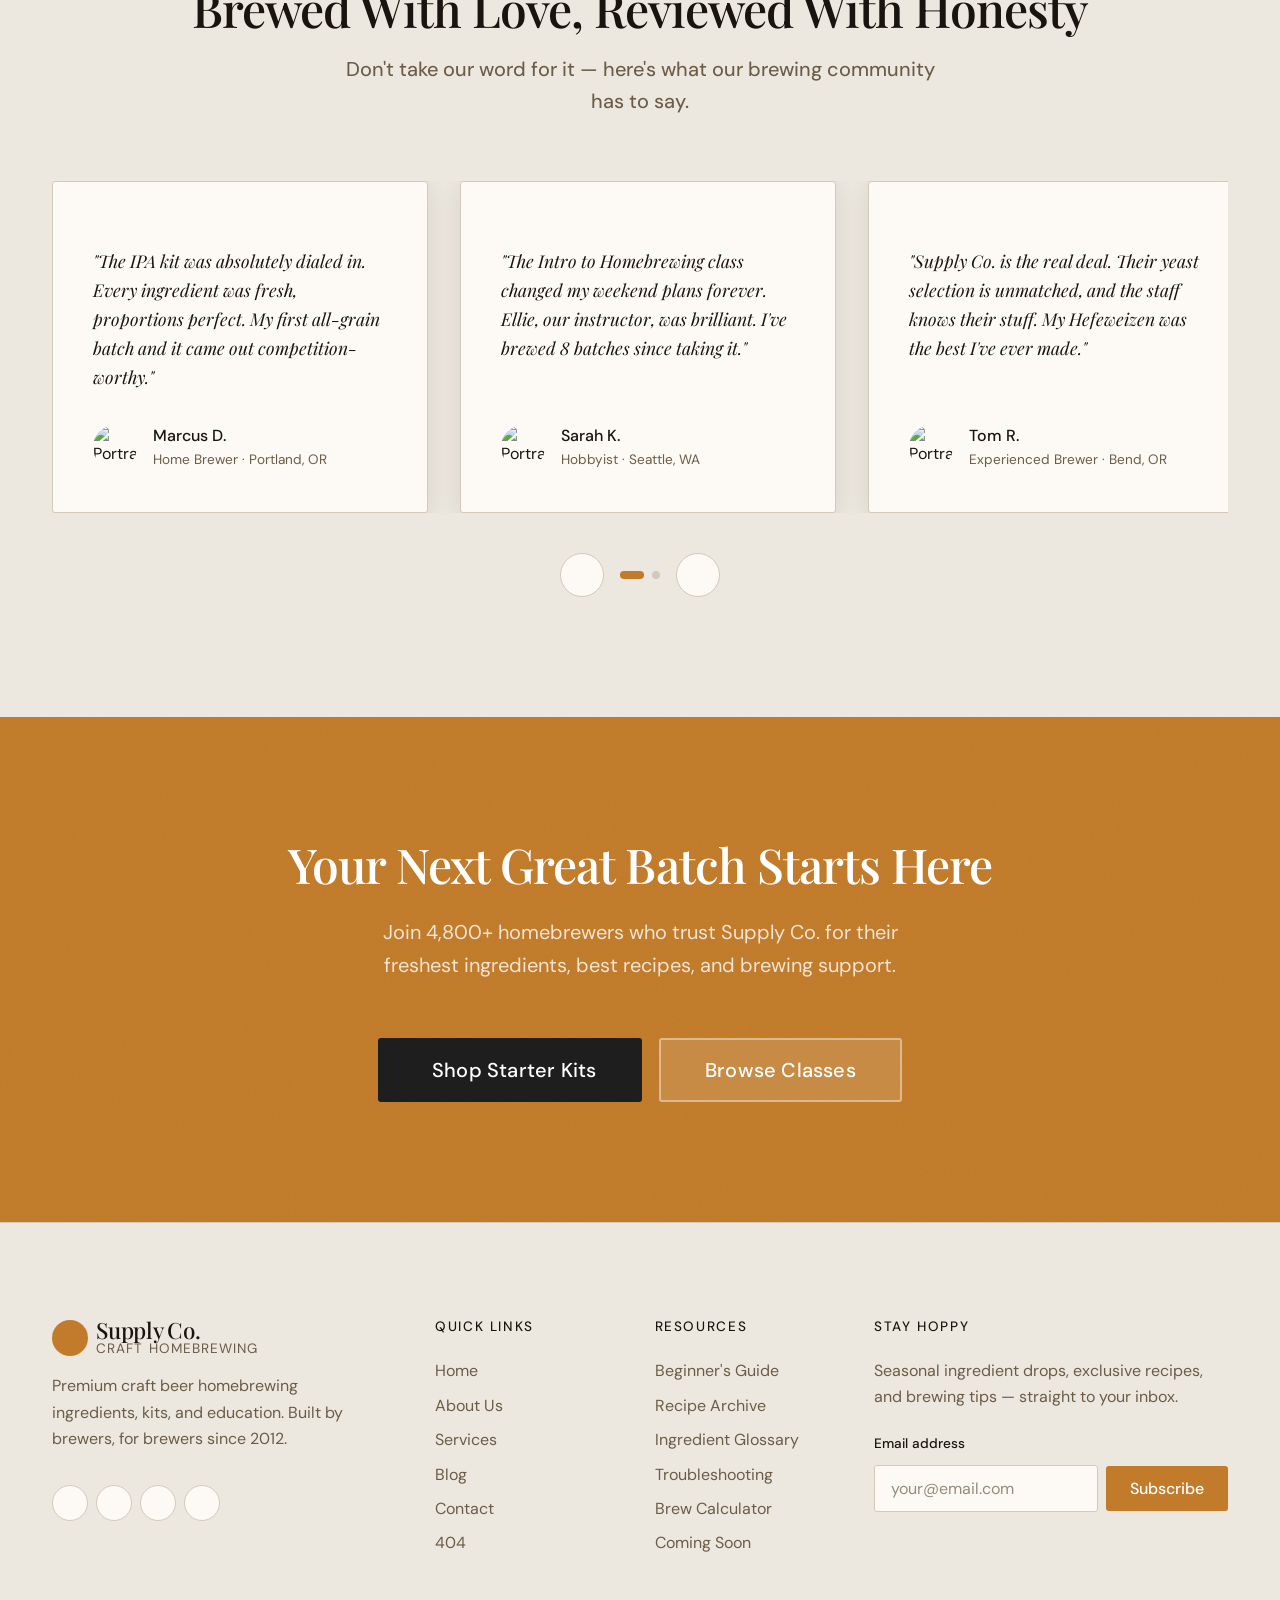
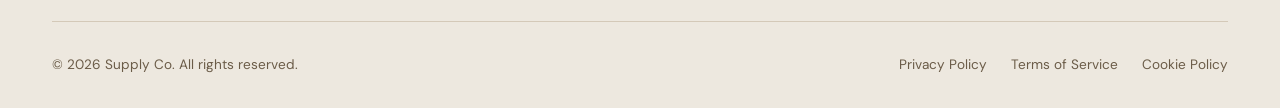
==== commit 3488eb46: "Fix UI issues and update relevant craft brewing imagery across site - Fix Oatmeal Stout kit image in" ====
--- a/index.html
+++ b/index.html
@@ -122,6 +122,7 @@
           <div class="hero__eyebrow">
             <span class="hero__eyebrow-line" aria-hidden="true"></span>
             Small Batch · Big Flavor
+            <span class="hero__eyebrow-line" aria-hidden="true"></span>
           </div>
 
           <h1 class="hero__title">
@@ -231,7 +232,7 @@
           <!-- Kit 3 -->
           <article class="kit-card reveal reveal-delay-2" aria-label="Oatmeal Stout Premium Kit">
             <div class="kit-card__img-wrap">
-              <img src="https://images.unsplash.com/photo-1546054454-aa26e2b734c7?w=700&q=80&auto=format&fit=crop"
+              <img src="https://images.unsplash.com/photo-1532634733-cae1395e440f?w=700&q=80&auto=format&fit=crop"
                    alt="Dark oatmeal stout craft beer in glass with malt grains"
                    class="kit-card__img" loading="lazy" width="700" height="440" />
             </div>
@@ -322,7 +323,7 @@
         <div class="about-teaser__grid">
           <!-- Image side -->
           <div class="about-teaser__img-wrap reveal">
-            <img src="https://images.unsplash.com/photo-1566633806827-5af151ef1f91?w=900&q=80&auto=format&fit=crop"
+            <img src="https://i.pinimg.com/1200x/79/91/d7/7991d7fe09351894b01014ee5a79d9e7.jpg"
                  alt="Brewer checking malt grain in a warmly lit homebrewing workshop"
                  class="about-teaser__img" loading="lazy" width="900" height="1125" />
             <div class="about-teaser__img-accent" aria-hidden="true"></div>
--- a/assets/css/style.css
+++ b/assets/css/style.css
@@ -260,18 +260,20 @@
 .btn {
   display: inline-flex;
   align-items: center;
+  justify-content: center;
   gap: var(--space-2);
   padding: 14px 32px;
   font-family: var(--font-body);
   font-size: var(--size-btn);
   font-weight: var(--weight-btn);
-  line-height: 1;
+  line-height: 1.2;
   border-radius: var(--radius);
   transition: all var(--transition);
   cursor: pointer;
   border: 2px solid transparent;
   letter-spacing: 0.01em;
   will-change: transform;
+  white-space: nowrap;
 }
 
 .btn:hover {
@@ -445,11 +447,15 @@
 }
 
 /* Logo */
-.navbar__logo {
+.navbar__logo,
+.header-logo {
   display: flex;
   align-items: center;
   gap: var(--space-2);
   flex-shrink: 0;
+  padding: 8px 12px;
+  border-radius: var(--radius);
+  transition: opacity var(--transition);
 }
 
 .navbar__logo-mark {
@@ -972,18 +978,21 @@
 .footer__newsletter-form {
   display: flex;
   flex-direction: column;
+  align-items: flex-start;
   gap: var(--space-2);
   width: 100%;
 }
 
 .footer__newsletter-label {
   display: block;
+  width: 100%;
   font-family: var(--font-body);
   font-size: var(--size-caption);
   font-weight: 500;
   color: var(--color-text);
   white-space: nowrap;
   line-height: 1.4;
+  margin-block-end: var(--space-1);
 }
 
 .footer__newsletter-fields {
@@ -1125,6 +1134,7 @@
   flex: 1;
   display: flex;
   align-items: center;
+  justify-content: center;
   width: 100%;
   margin-block: auto;
   padding-block: var(--space-4);
@@ -1164,11 +1174,14 @@
   position: relative;
   z-index: 2;
   max-width: 760px;
+  margin-inline: auto;
+  text-align: center;
 }
 
 .hero__eyebrow {
   display: inline-flex;
   align-items: center;
+  justify-content: center;
   gap: var(--space-2);
   font-family: var(--font-body);
   font-size: var(--size-caption);
@@ -1209,8 +1222,10 @@
   font-weight: var(--weight-lead);
   color: rgba(240, 235, 224, 0.78);
   line-height: 1.65;
-  max-width: 520px;
+  max-width: 580px;
+  margin-inline: auto;
   margin-block-end: var(--space-5);
+  text-align: center;
   opacity: 0;
   animation: fadeSlideUp 0.8s ease 0.6s forwards;
 }
@@ -1219,6 +1234,7 @@
   display: flex;
   gap: var(--space-3);
   flex-wrap: wrap;
+  justify-content: center;
   opacity: 0;
   animation: fadeSlideUp 0.8s ease 0.8s forwards;
 }
@@ -1233,6 +1249,9 @@
 
 .hero__stats-inner {
   display: flex;
+  justify-content: center;
+  align-items: center;
+  text-align: center;
   gap: var(--space-8);
   opacity: 0;
   animation: fadeSlideUp 0.8s ease 1s forwards;
@@ -1434,6 +1453,7 @@
   display: flex;
   flex-direction: column;
   align-items: flex-start;
+  height: 100%;
 }
 
 .class-card:hover {
@@ -1488,16 +1508,33 @@
 
 .class-card__meta {
   display: flex;
-  gap: var(--space-4);
+  align-items: center;
+  flex-wrap: wrap;
+  gap: var(--space-2) var(--space-4);
   margin-block-end: var(--space-4);
+  width: 100%;
 }
 
 .class-card__meta-item {
-  display: flex;
-  align-items: center;
-  gap: var(--space-1);
-  font-size: var(--size-caption);
-  color: rgba(240, 235, 224, 0.5);
+  display: inline-flex;
+  align-items: center;
+  gap: 6px;
+  font-size: var(--size-caption);
+  color: rgba(240, 235, 224, 0.65);
+  white-space: nowrap;
+  line-height: 1.2;
+}
+
+.class-card__meta-item i {
+  color: var(--color-primary-light);
+  font-size: 1rem;
+  flex-shrink: 0;
+  display: inline-flex;
+  align-items: center;
+}
+
+.class-card > .btn {
+  margin-top: auto;
 }
 
 .class-card .btn--secondary,
@@ -1806,7 +1843,7 @@
   display: flex;
   flex-direction: column;
   justify-content: center;
-  padding: calc(var(--navbar-height) + var(--space-10)) var(--space-10) var(--space-10);
+  padding: calc(var(--navbar-height) + var(--space-8)) clamp(var(--space-6), 6vw, var(--space-10)) var(--space-8);
   background-color: var(--color-secondary);
   position: relative;
   overflow: hidden;
@@ -2180,14 +2217,23 @@
   content: '';
   position: absolute;
   inset: 0;
-  background-image: url('https://images.unsplash.com/photo-1559526324-593bc073d938?w=1920&q=80&auto=format&fit=crop');
+  background-image: url('https://images.unsplash.com/photo-1518176258769-f227c798150e?w=1920&q=80&auto=format&fit=crop');
   background-size: cover;
   background-position: center;
-  opacity: 0.12;
+  opacity: 0.35;
+}
+
+.services-hero::after {
+  content: '';
+  position: absolute;
+  inset: 0;
+  background: linear-gradient(180deg, rgba(30, 30, 30, 0.65) 0%, rgba(30, 30, 30, 0.85) 100%);
+  pointer-events: none;
 }
 
 .services-hero__content {
   position: relative;
+  z-index: 1;
 }
 
 .services-hero__eyebrow {
@@ -2229,6 +2275,7 @@
   box-shadow: var(--shadow);
   position: relative;
   overflow: hidden;
+  height: 100%;
 }
 
 .service-card::before {
@@ -2253,6 +2300,29 @@
   transform: scaleX(1);
 }
 
+.service-card__img-wrap {
+  width: calc(100% + var(--space-6) * 2);
+  margin-inline: calc(var(--space-6) * -1);
+  margin-block-start: calc(var(--space-6) * -1);
+  margin-block-end: var(--space-4);
+  height: 180px;
+  overflow: hidden;
+  border-start-start-radius: var(--radius);
+  border-start-end-radius: var(--radius);
+}
+
+.service-card__img {
+  width: 100%;
+  height: 100%;
+  object-fit: cover;
+  display: block;
+  transition: transform var(--transition);
+}
+
+.service-card:hover .service-card__img {
+  transform: scale(1.05);
+}
+
 .service-card__icon {
   width: 56px;
   height: 56px;
@@ -2308,6 +2378,10 @@
   color: var(--color-accent);
 }
 
+.service-card > .btn {
+  margin-top: auto;
+}
+
 /* Pricing Section */
 .pricing {
   background-color: var(--color-secondary);
@@ -2327,7 +2401,7 @@
   display: grid;
   grid-template-columns: repeat(3, 1fr);
   gap: var(--space-5);
-  align-items: start;
+  align-items: stretch;
 }
 
 .pricing-card {
@@ -2337,18 +2411,25 @@
   padding: var(--space-7);
   display: flex;
   flex-direction: column;
+  height: 100%;
   transition: all var(--transition);
 }
 
 .pricing-card--featured {
   background-color: var(--color-primary);
   border-color: var(--color-primary);
-  transform: scale(1.03);
+  box-shadow: 0 12px 36px rgba(193, 123, 42, 0.35);
+  position: relative;
+  z-index: 1;
 }
 
 .pricing-card:hover:not(.pricing-card--featured) {
   background-color: rgba(255,255,255,0.08);
   border-color: rgba(255,255,255,0.2);
+}
+
+.pricing-card--featured:hover {
+  box-shadow: 0 16px 44px rgba(193, 123, 42, 0.45);
 }
 
 .pricing-card__badge {
@@ -2422,10 +2503,17 @@
   opacity: 0.9;
 }
 
+.pricing-card > .btn {
+  margin-top: auto;
+  width: 100%;
+  justify-content: center;
+}
+
 /* ── 22. ABOUT PAGE ── */
 .about-hero {
   padding-block-start: calc(var(--navbar-height) + var(--space-10));
   padding-block-end: var(--space-10);
+  text-align: center;
   background-color: var(--color-secondary);
   position: relative;
   overflow: hidden;
@@ -2434,15 +2522,25 @@
 .about-hero__bg {
   position: absolute;
   inset: 0;
-  background-image: url('https://images.unsplash.com/photo-1566633806827-5af151ef1f91?w=1920&q=80&auto=format&fit=crop');
+  background-image: url('https://images.unsplash.com/photo-1558618666-fcd25c85cd64?w=1920&q=80&auto=format&fit=crop');
   background-size: cover;
   background-position: center;
-  opacity: 0.2;
+  opacity: 0.38;
+}
+
+.about-hero::after {
+  content: '';
+  position: absolute;
+  inset: 0;
+  background: linear-gradient(180deg, rgba(30, 30, 30, 0.7) 0%, rgba(30, 30, 30, 0.88) 100%);
+  pointer-events: none;
 }
 
 .about-hero__content {
   position: relative;
-  max-width: 700px;
+  max-width: 800px;
+  margin-inline: auto;
+  text-align: center;
 }
 
 .about-hero__eyebrow { color: var(--color-primary-light); }
@@ -2454,7 +2552,11 @@
   color: var(--color-white);
   margin-block-end: var(--space-4);
 }
-.about-hero__subtitle { color: rgba(240,235,224,0.75); }
+.about-hero__subtitle {
+  color: rgba(240,235,224,0.75);
+  max-width: 680px;
+  margin-inline: auto;
+}
 
 /* Mission/Vision */
 .mission {
@@ -2554,19 +2656,28 @@
   margin-block-end: var(--space-7);
 }
 
+/* Odd items (2012, 2016, 2026): Card Left, Year Center */
+.timeline__item:nth-child(odd) .timeline__content {
+  grid-column: 1 !important;
+  grid-row: 1 !important;
+}
+.timeline__item:nth-child(odd) .timeline__year {
+  grid-column: 2 !important;
+  grid-row: 1 !important;
+}
+
+/* Even items (2014, 2019): Card Right, Year Center */
 .timeline__item:nth-child(even) .timeline__content {
-  grid-column: 3;
-  grid-row: 1;
-}
-
+  grid-column: 3 !important;
+  grid-row: 1 !important;
+}
 .timeline__item:nth-child(even) .timeline__year {
-  grid-column: 2;
-  grid-row: 1;
-}
-
+  grid-column: 2 !important;
+  grid-row: 1 !important;
+}
 .timeline__item:nth-child(even) .timeline__content-left {
-  grid-column: 1;
-  grid-row: 1;
+  grid-column: 3 !important;
+  grid-row: 1 !important;
 }
 
 .timeline__content {
@@ -2578,7 +2689,7 @@
 }
 
 .timeline__content-right { text-align: start; }
-.timeline__content-left { text-align: end; }
+.timeline__content-left { text-align: start; }
 
 .timeline__year {
   display: flex;
@@ -2682,6 +2793,58 @@
   padding-block-end: var(--space-8);
   text-align: center;
   background-color: var(--color-bg-alt);
+  position: relative;
+  overflow: hidden;
+}
+
+.blog-hero::before {
+  content: '';
+  position: absolute;
+  inset: 0;
+  background-image: url('https://images.unsplash.com/photo-1584225064785-c62a8b43d148?w=1920&q=80&auto=format&fit=crop');
+  background-size: cover;
+  background-position: center;
+  opacity: 0.16;
+  pointer-events: none;
+}
+
+.blog-hero .container {
+  position: relative;
+  z-index: 1;
+}
+
+[data-theme="dark"] .blog-hero::before {
+  opacity: 0.22;
+}
+
+/* ── 24. CONTACT HERO ── */
+.contact-hero {
+  padding-block-start: calc(var(--navbar-height) + var(--space-8));
+  padding-block-end: var(--space-8);
+  text-align: center;
+  background-color: var(--color-bg-alt);
+  position: relative;
+  overflow: hidden;
+}
+
+.contact-hero::before {
+  content: '';
+  position: absolute;
+  inset: 0;
+  background-image: url('https://images.unsplash.com/photo-1535958636474-b021ee887b13?w=1920&q=80&auto=format&fit=crop');
+  background-size: cover;
+  background-position: center;
+  opacity: 0.16;
+  pointer-events: none;
+}
+
+.contact-hero .container {
+  position: relative;
+  z-index: 1;
+}
+
+[data-theme="dark"] .contact-hero::before {
+  opacity: 0.22;
 }
 
 .blog-filters {
@@ -2690,7 +2853,8 @@
   justify-content: center;
   gap: var(--space-2);
   flex-wrap: wrap;
-  margin-block-start: var(--space-6);
+  margin-block-start: 0;
+  margin-block-end: var(--space-8);
 }
 
 .blog-filter-btn {
@@ -2703,6 +2867,7 @@
   border: 1px solid var(--color-border);
   transition: all var(--transition);
   cursor: pointer;
+  white-space: nowrap;
 }
 
 .blog-filter-btn:hover,
@@ -3111,6 +3276,24 @@
   width: 100%;
   height: 100%;
   border: 0;
+}
+
+/* Contact Map Section (Above Footer on Mobile & Tablet) */
+.contact-map-section {
+  display: none;
+  padding-block: var(--space-8);
+  background-color: var(--color-bg-alt);
+  border-block-start: 1px solid var(--color-border);
+}
+
+.contact-map--footer {
+  width: 100%;
+  height: 300px;
+  border-radius: var(--radius);
+  overflow: hidden;
+  border: 1px solid var(--color-border);
+  box-shadow: var(--shadow);
+  margin-block-start: 0;
 }
 
 /* Contact Form */
@@ -3186,6 +3369,50 @@
   box-shadow: 0 0 0 3px rgba(74, 124, 89, 0.12);
 }
 
+/* Password Input Wrap & Toggle Eye Button */
+.form-input-wrap {
+  position: relative;
+  width: 100%;
+  display: flex;
+  align-items: center;
+}
+
+.form-input-wrap .form-input {
+  padding-inline-end: 46px;
+  width: 100%;
+}
+
+.password-toggle-btn {
+  position: absolute;
+  inset-inline-end: 12px;
+  background: none;
+  border: none;
+  padding: 6px;
+  color: var(--color-text-muted);
+  font-size: 1.25rem;
+  line-height: 1;
+  display: inline-flex;
+  align-items: center;
+  justify-content: center;
+  cursor: pointer;
+  border-radius: var(--radius-sm);
+  transition: color var(--transition), opacity var(--transition), transform var(--transition);
+  user-select: none;
+}
+
+.password-toggle-btn:hover {
+  color: var(--color-primary);
+}
+
+.password-toggle-btn:active {
+  transform: scale(0.92);
+}
+
+.password-toggle-btn:focus-visible {
+  outline: 2px solid var(--color-primary);
+  outline-offset: 2px;
+}
+
 .form-error {
   display: none;
   font-size: var(--size-caption);
@@ -3231,6 +3458,12 @@
 .form-checkbox__label a {
   color: var(--color-primary);
   text-decoration: underline;
+}
+
+[dir="rtl"] .form-checkbox {
+  flex-direction: row;
+  justify-content: flex-start;
+  text-align: start;
 }
 
 .form-success {
@@ -3265,7 +3498,7 @@
   inset-inline: 0;
   display: flex;
   align-items: center;
-  justify-content: space-between;
+  justify-content: flex-end;
   padding: var(--space-4) var(--space-6);
   z-index: 20;
 }
@@ -3488,6 +3721,7 @@
   cursor: pointer;
   transition: all var(--transition);
   text-decoration: none;
+  white-space: nowrap;
 }
 
 .auth-social-btn:hover {
@@ -3948,6 +4182,34 @@
   }
   .drawer__footer .btn {
     display: inline-flex !important;
+    white-space: nowrap !important;
+  }
+
+  /* Button sizing & single-line guarantee on tablet */
+  .btn {
+    white-space: nowrap !important;
+    padding: 12px 24px;
+    font-size: 0.95rem;
+  }
+  .btn--lg {
+    padding: 14px 28px;
+    font-size: 1rem;
+  }
+  .btn--sm {
+    padding: 8px 16px;
+    font-size: var(--size-caption);
+  }
+
+  .hero2__actions {
+    max-width: 100%;
+    width: 100%;
+    flex-direction: row;
+    flex-wrap: wrap;
+  }
+  .hero2__actions .btn {
+    flex: 1 1 200px;
+    max-width: 280px;
+    justify-content: center;
   }
 
   .hero__title { font-size: clamp(1.9rem, 5vw, 2.75rem); }
@@ -3976,13 +4238,40 @@
 
   .kits__grid { grid-template-columns: repeat(2, 1fr); }
   .brew-classes__grid { grid-template-columns: repeat(2, 1fr); }
+  .grid-4 { grid-template-columns: repeat(2, 1fr); }
   .about-teaser__grid { grid-template-columns: 1fr; }
   .about-teaser__img-wrap { max-height: 400px; overflow: hidden; }
   .about-teaser__content { padding-inline-start: 0; }
 
   .footer__grid { grid-template-columns: 1fr 1fr; gap: var(--space-6); }
+  .footer__newsletter-form {
+    display: flex;
+    flex-direction: column;
+    align-items: flex-start;
+    width: 100%;
+  }
+  .footer__newsletter-label {
+    display: block;
+    width: 100%;
+    margin-block-end: var(--space-2);
+  }
+  .footer__newsletter-fields {
+    display: flex;
+    flex-direction: row;
+    align-items: center;
+    gap: var(--space-2);
+    width: 100%;
+  }
+  .footer__newsletter-input {
+    flex: 1;
+    min-width: 0;
+  }
+  .footer__newsletter-btn {
+    flex-shrink: 0;
+  }
 
   .services-list__grid { grid-template-columns: repeat(2, 1fr); }
+  .testimonial-card { min-width: calc(50% - var(--space-3)); margin-inline-end: var(--space-4); }
   .pricing__grid { grid-template-columns: 1fr; max-width: 500px; margin-inline: auto; }
   .pricing-card--featured { transform: none; }
 
@@ -3993,20 +4282,96 @@
   .blog-grid__layout { grid-template-columns: repeat(2, 1fr); }
   .blog-single__layout { grid-template-columns: 1fr; }
 
-  .contact-page__grid { grid-template-columns: 1fr; }
+  .contact-page__grid { grid-template-columns: 1fr 1.2fr; gap: var(--space-6); }
 
   .ingredients__grid { grid-template-columns: repeat(2, 1fr); }
   .stats-bar__grid { grid-template-columns: repeat(2, 2fr); }
 
   .recipe-builder__grid { grid-template-columns: 1fr; }
 
-  .timeline__track::before { display: none; }
+  /* Timeline responsive layout (≤ 1024px, 768px, mobile) */
+  .timeline__track {
+    position: relative;
+    max-width: 760px;
+    margin-inline: auto;
+  }
+
+  .timeline__track::before {
+    display: block;
+    content: '';
+    position: absolute;
+    inset-inline-start: 24px;
+    transform: translateX(-50%);
+    inset-block: var(--space-4);
+    width: 2px;
+    background: linear-gradient(to bottom, transparent, var(--color-primary) 8%, var(--color-primary) 92%, transparent);
+  }
+
   .timeline__item {
-    grid-template-columns: 1fr;
-    grid-template-rows: auto;
-  }
-  .timeline__year { display: none; }
-  .timeline__item:nth-child(even) .timeline__content { grid-column: 1; grid-row: auto; }
+    display: flex;
+    flex-direction: row;
+    align-items: flex-start;
+    gap: var(--space-4);
+    position: relative;
+    margin-block-end: var(--space-6);
+  }
+
+  .timeline__item > div:empty {
+    display: none;
+  }
+
+  .timeline__year {
+    display: flex;
+    align-items: center;
+    justify-content: center;
+    order: 1;
+    flex-shrink: 0;
+    position: relative;
+    z-index: 2;
+    margin-block-start: var(--space-2);
+  }
+
+  .timeline__year-dot {
+    width: 48px;
+    height: 48px;
+    border-radius: 50%;
+    background-color: var(--color-primary);
+    box-shadow: 0 0 0 4px var(--color-bg-alt);
+    display: flex;
+    align-items: center;
+    justify-content: center;
+    font-family: var(--font-heading);
+    font-size: 0.8rem;
+    font-weight: var(--weight-h3);
+    color: var(--color-white);
+  }
+
+  .timeline__content {
+    order: 2;
+    flex: 1;
+    min-width: 0;
+    text-align: start !important;
+  }
+
+  .timeline__content-left,
+  .timeline__content-right {
+    text-align: start !important;
+  }
+
+  .timeline__item:nth-child(even) .timeline__content {
+    grid-column: auto;
+    grid-row: auto;
+  }
+
+  .timeline__item:nth-child(even) .timeline__year {
+    grid-column: auto;
+    grid-row: auto;
+  }
+
+  .timeline__item:nth-child(even) .timeline__content-left {
+    grid-column: auto;
+    grid-row: auto;
+  }
 
   .section { padding-block: var(--space-9); }
 }
@@ -4025,9 +4390,11 @@
 
   .kits__grid { grid-template-columns: 1fr; }
   .brew-classes__grid { grid-template-columns: 1fr; }
+  .class-card { padding: var(--space-5); }
+  .class-card__meta { gap: var(--space-2) var(--space-3); }
   .grid-2 { grid-template-columns: 1fr; }
   .grid-3 { grid-template-columns: 1fr; }
-  .grid-4 { grid-template-columns: repeat(2, 1fr); }
+  .grid-4 { grid-template-columns: 1fr; gap: var(--space-5); }
 
   .footer__grid { grid-template-columns: 1fr; text-align: center; }
   .footer__socials { justify-content: center; }
@@ -4042,11 +4409,14 @@
   }
   .hero__stat-divider { display: none; }
   .hero__actions { flex-direction: column; }
+  .hero2__content {
+    padding: calc(var(--navbar-height) + var(--space-6)) var(--space-4) var(--space-6);
+  }
 
   .blog-grid__layout { grid-template-columns: 1fr; }
 
   .services-list__grid { grid-template-columns: 1fr; }
-
+  .testimonial-card { min-width: 100%; margin-inline-end: var(--space-4); padding: var(--space-5); }
   .team__grid { grid-template-columns: 1fr; max-width: 320px; margin-inline: auto; }
 
   .ingredients__grid { grid-template-columns: repeat(2, 1fr); }
@@ -4060,7 +4430,17 @@
 
   .section-header { margin-block-end: var(--space-6); }
 
+  .contact-page__grid { grid-template-columns: 1fr; }
+  .contact-info .contact-map { display: none !important; }
+  .contact-map-section { display: block; }
+
   .about-teaser__grid { gap: var(--space-6); }
+  .class-card { padding: var(--space-4); }
+  .class-card__meta { gap: var(--space-2) var(--space-3); }
+  .class-card__meta-item { font-size: 0.8rem; gap: 5px; }
+  .class-card__meta-item i { font-size: 0.95rem; }
+  .testimonial-card { padding: var(--space-4); }
+  .testimonial-card__quote { font-size: 1rem; line-height: 1.6; }
 }
 
 /* Small Mobile (≤ 360px) */
@@ -4073,6 +4453,8 @@
   .container { padding-inline: var(--space-3); }
   .btn { padding: 12px 20px; font-size: 0.9rem; }
   .auth-card { padding: var(--space-4); }
+  .class-card__meta { gap: var(--space-1) var(--space-2); }
+  .class-card__meta-item { font-size: 0.75rem; }
   .coming-soon__countdown { gap: var(--space-2); }
   .countdown-unit__num { width: 72px; height: 72px; font-size: 2.5rem; }
   .ingredients__grid { grid-template-columns: 1fr; }
@@ -4082,4 +4464,43 @@
   .footer__newsletter-form { max-width: 100%; }
 
   section { padding-block: var(--space-7); }
-}
+
+  .timeline__track::before { inset-inline-start: 18px; }
+  .timeline__year-dot { width: 36px; height: 36px; font-size: 0.68rem; }
+  .timeline__item { gap: var(--space-2); }
+}
+
+/* Mobile Timeline adjustment (≤ 480px) */
+@media (max-width: 480px) {
+  .timeline__track::before {
+    inset-inline-start: 21px;
+  }
+
+  .timeline__item {
+    gap: var(--space-3);
+    margin-block-end: var(--space-5);
+  }
+
+  .timeline__year-dot {
+    width: 42px;
+    height: 42px;
+    font-size: 0.725rem;
+    box-shadow: 0 0 0 3px var(--color-bg-alt);
+  }
+
+  .timeline__content {
+    padding: var(--space-4);
+  }
+
+  .timeline__content-title {
+    font-size: 1rem;
+  }
+
+  .contact-map--footer {
+    height: 240px;
+  }
+
+  .contact-map-section {
+    padding-block: var(--space-6);
+  }
+}
